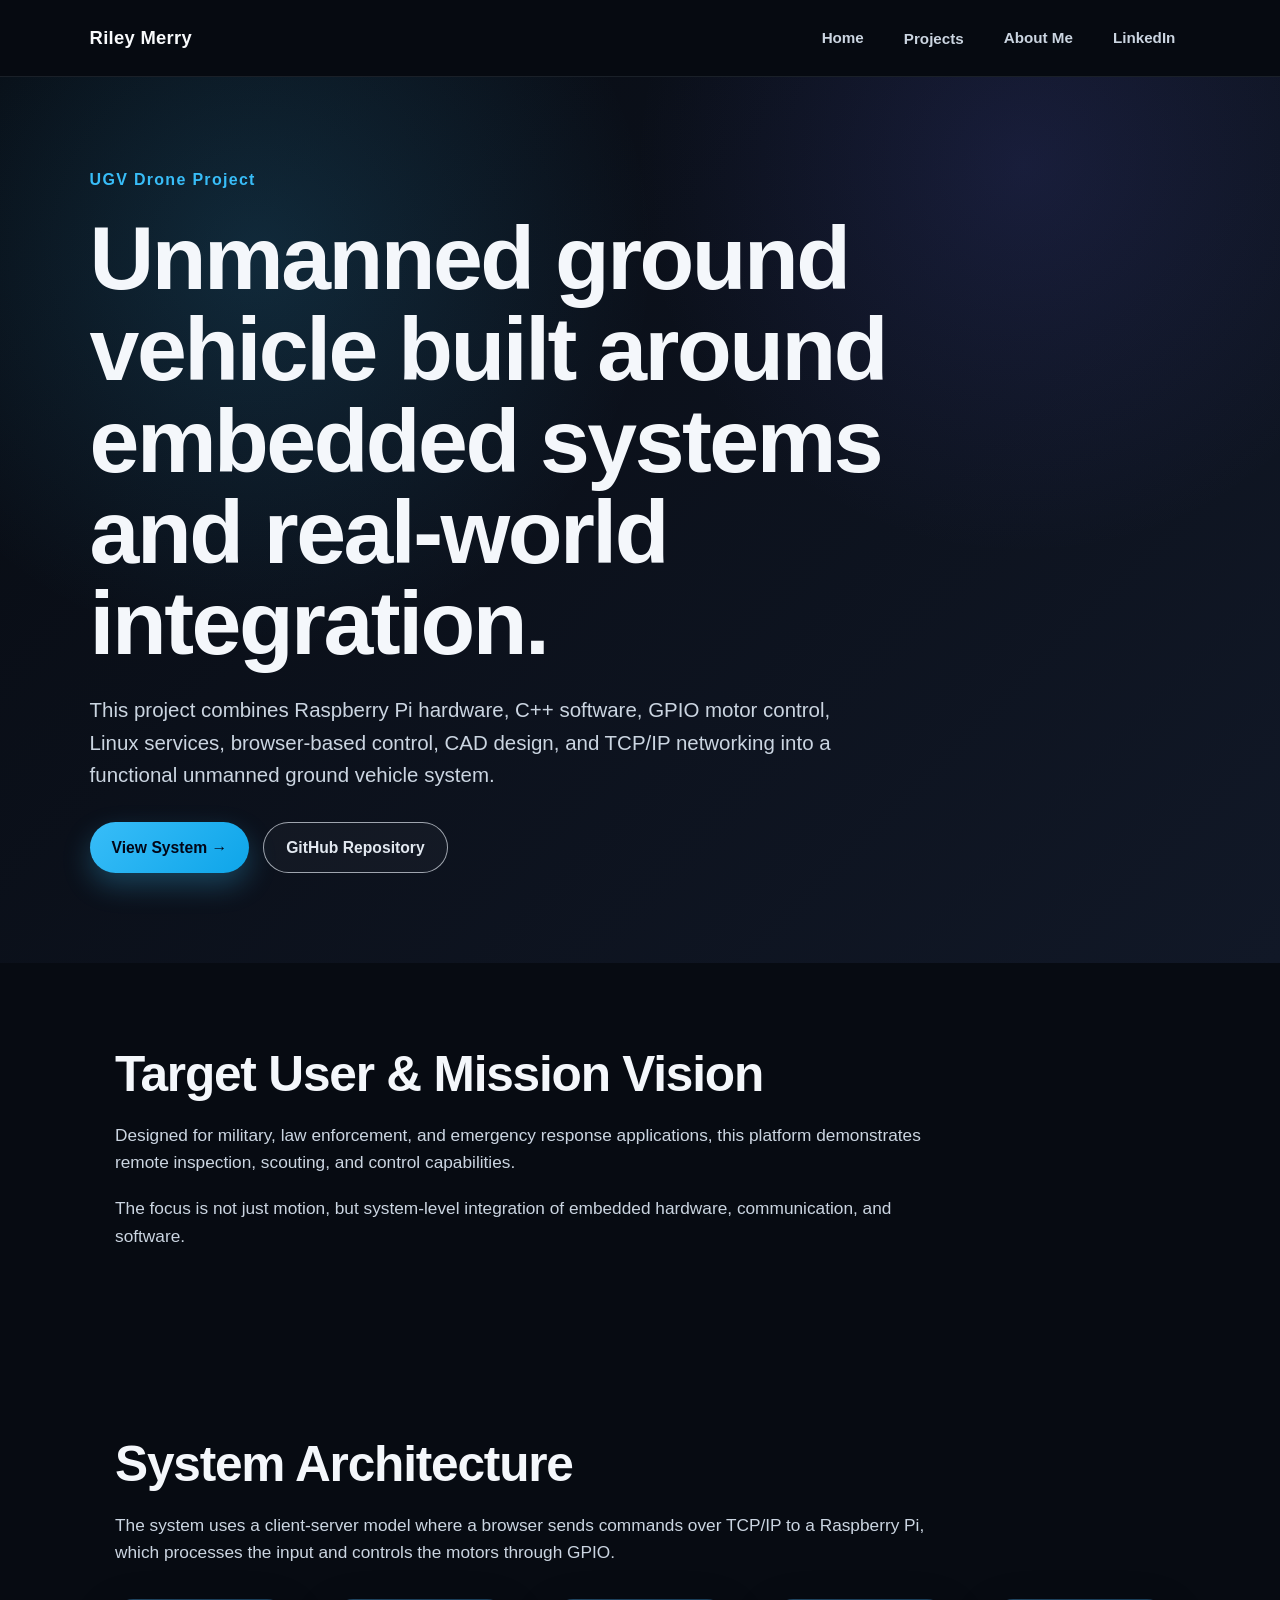
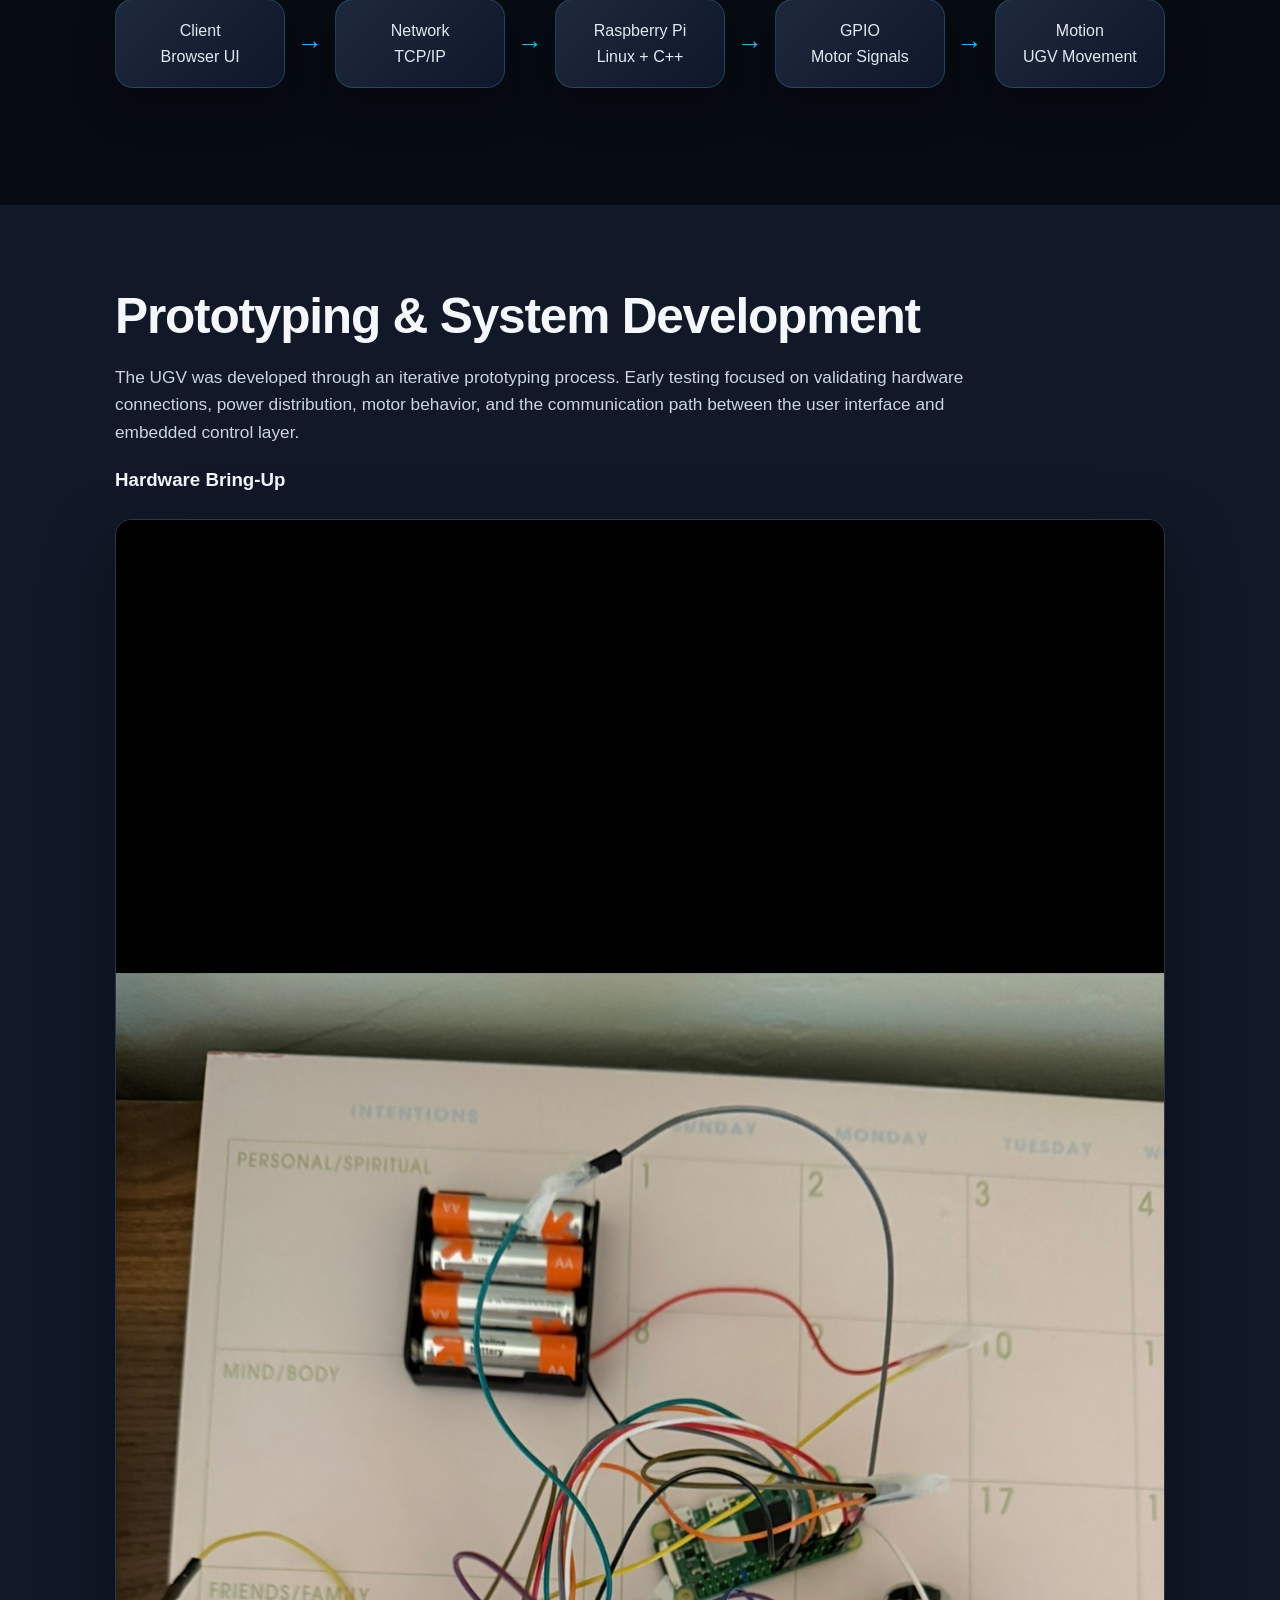
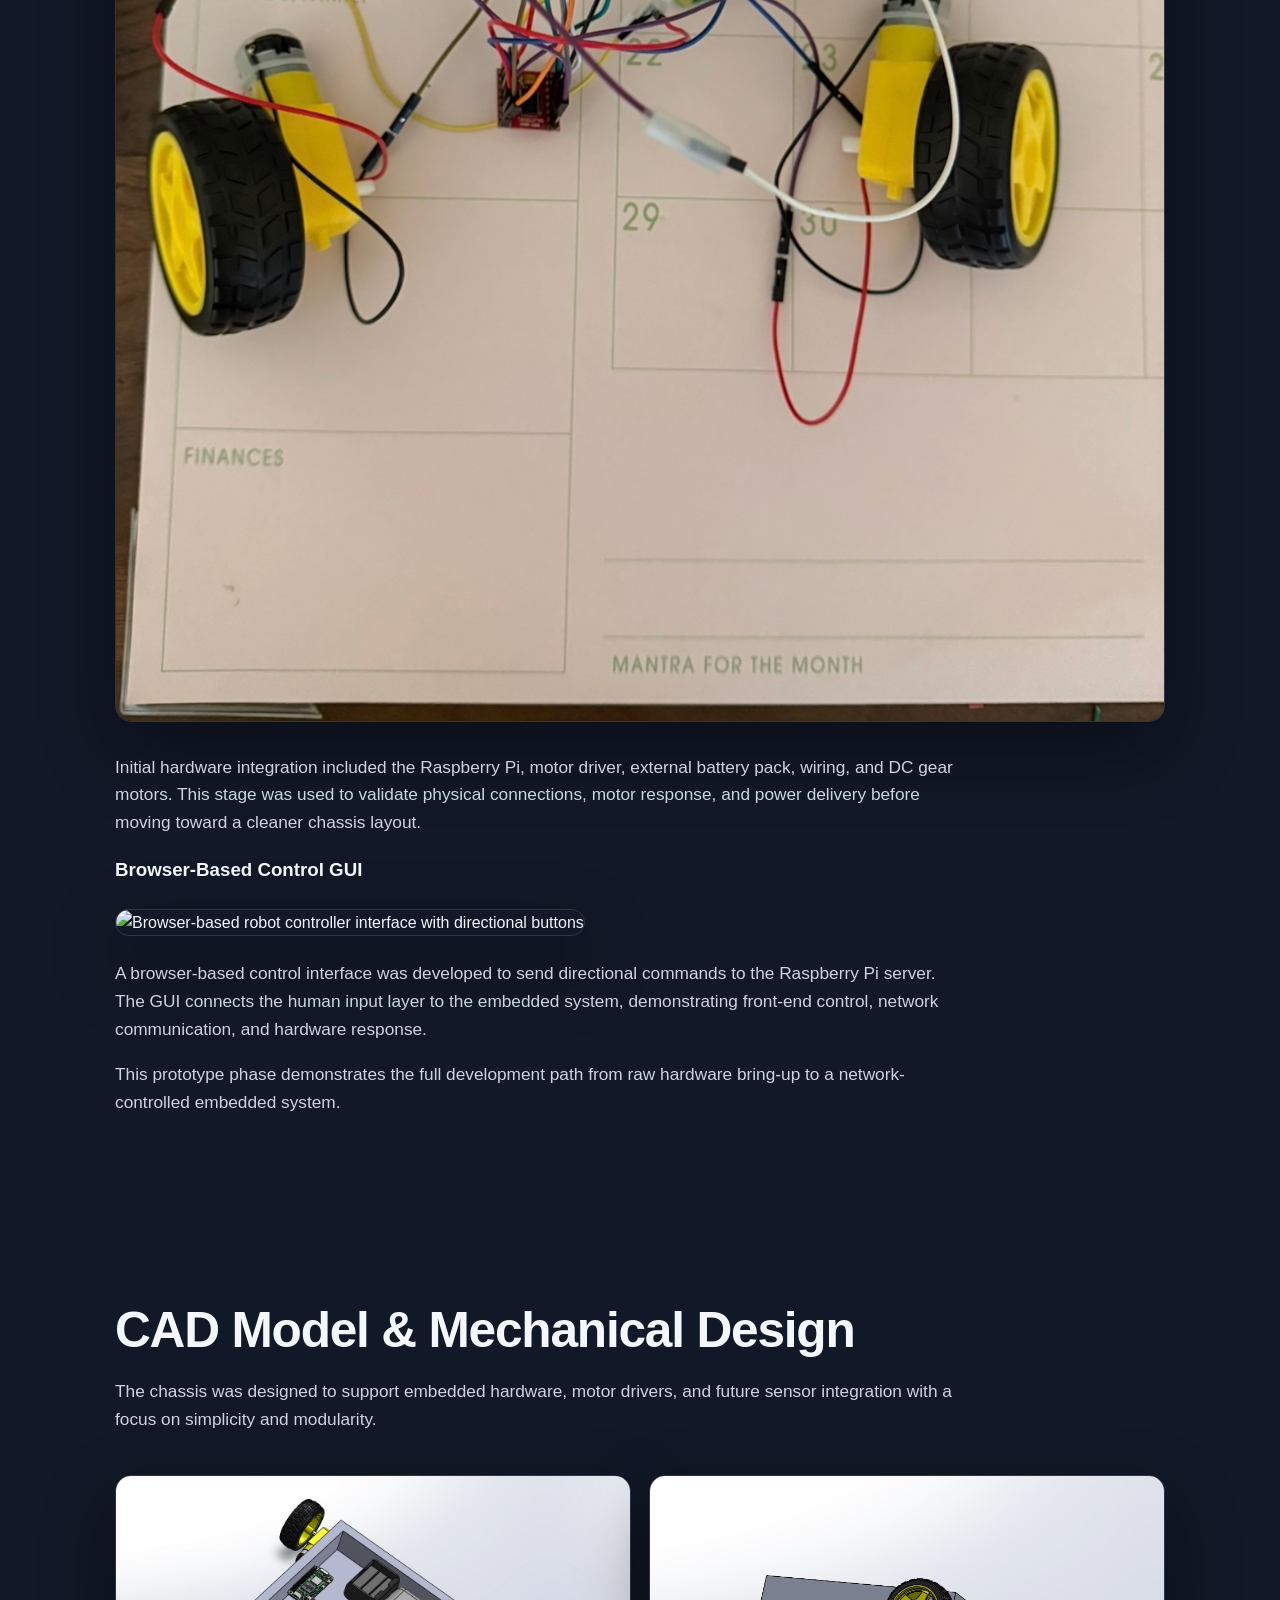
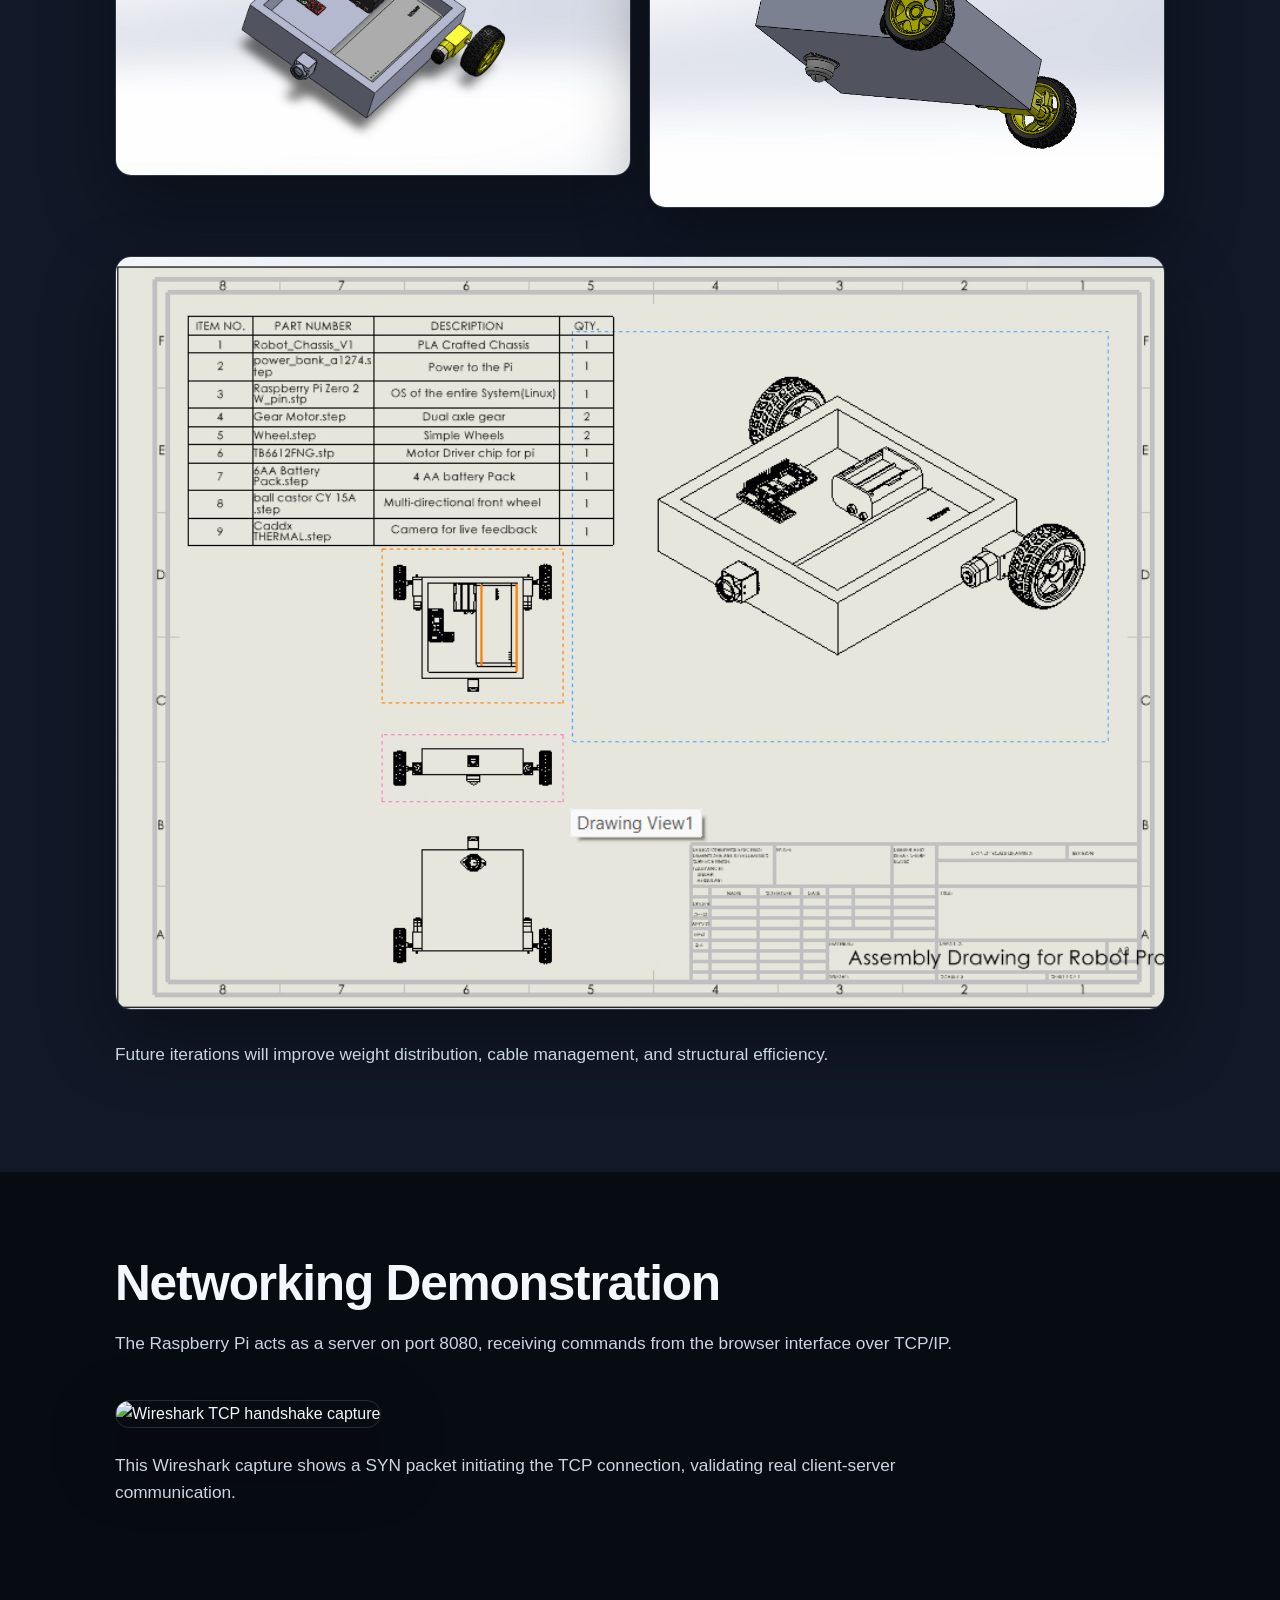
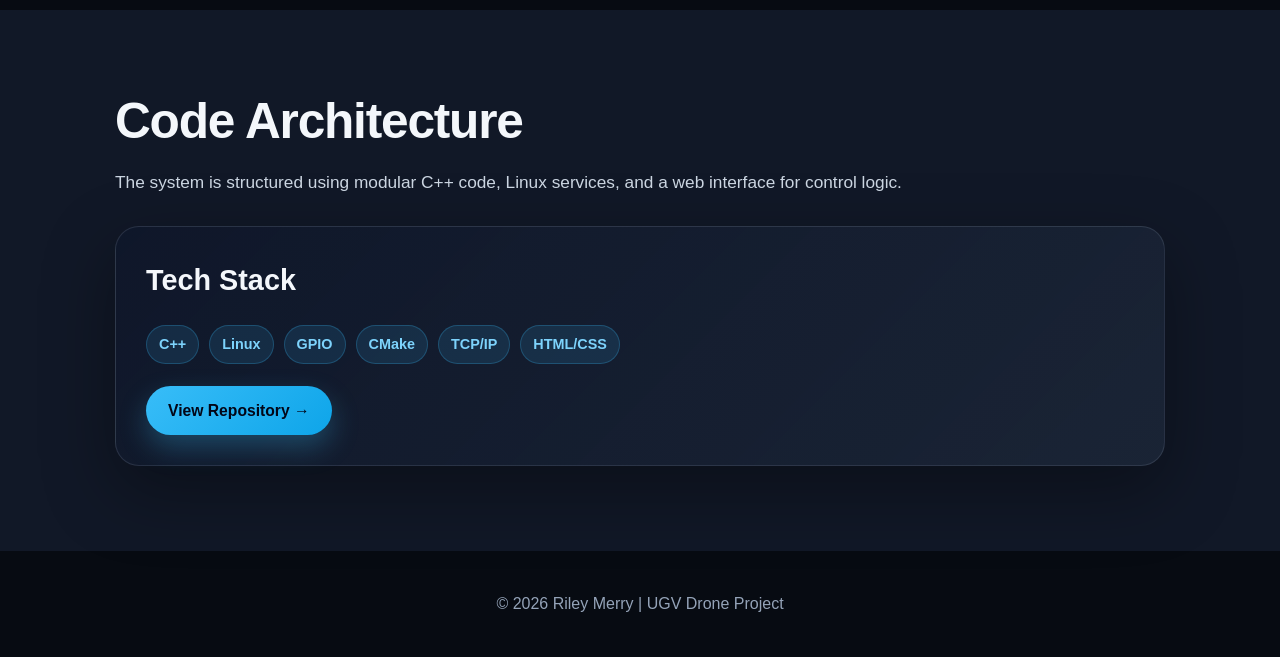
==== robot.html @ 1c75d8bd "Revert JPEG filename back to original" ====
<!DOCTYPE html>
<html lang="en">
<head>
  <meta charset="UTF-8" />
  <meta name="viewport" content="width=device-width, initial-scale=1.0"/>
  <title>UGV Drone | Riley Merry</title>
  <link rel="stylesheet" href="style.css" />
</head>

<body>

<header class="navbar">
  <div class="logo">Riley Merry</div>

  <nav>
    <a href="index.html">Home</a>

    <div class="dropdown">
      <button class="dropbtn">Projects</button>
      <div class="dropdown-content">
        <a href="robot.html">UGV Drone</a>
      </div>
    </div>

    <a href="index.html#about">About Me</a>
    <a href="https://www.linkedin.com/in/riley-merry-528953252" target="_blank" rel="noopener noreferrer">LinkedIn</a>
  </nav>
</header>

<main>

<section class="hero fade-section">
  <div class="hero-content">
    <span class="eyebrow">UGV Drone Project</span>

    <h1>Unmanned ground vehicle built around embedded systems and real-world integration.</h1>

    <p>
      This project combines Raspberry Pi hardware, C++ software, GPIO motor control,
      Linux services, browser-based control, CAD design, and TCP/IP networking into a
      functional unmanned ground vehicle system.
    </p>

    <div class="hero-buttons">
      <a href="#architecture" class="btn primary">View System →</a>
      <a href="https://github.com/RileyMerry/robot" target="_blank" rel="noopener noreferrer" class="btn secondary">
        GitHub Repository
      </a>
    </div>
  </div>
</section>

<section class="section dark-section fade-section">
  <div class="section-inner">
    <h2>Target User & Mission Vision</h2>

    <p>
      Designed for military, law enforcement, and emergency response applications,
      this platform demonstrates remote inspection, scouting, and control capabilities.
    </p>

    <p>
      The focus is not just motion, but system-level integration of embedded hardware,
      communication, and software.
    </p>
  </div>
</section>

<section id="architecture" class="section dark-section fade-section">
  <div class="section-inner">
    <h2>System Architecture</h2>

    <p>
      The system uses a client-server model where a browser sends commands over TCP/IP
      to a Raspberry Pi, which processes the input and controls the motors through GPIO.
    </p>

    <div class="architecture-card">
      <div class="arch-box">Client<br>Browser UI</div>
      <div class="arch-arrow">→</div>
      <div class="arch-box">Network<br>TCP/IP</div>
      <div class="arch-arrow">→</div>
      <div class="arch-box">Raspberry Pi<br>Linux + C++</div>
      <div class="arch-arrow">→</div>
      <div class="arch-box">GPIO<br>Motor Signals</div>
      <div class="arch-arrow">→</div>
      <div class="arch-box">Motion<br>UGV Movement</div>
    </div>
  </div>
</section>

<section class="section panel-section fade-section">
  <div class="section-inner">
    <h2>Prototyping & System Development</h2>

    <p>
      The UGV was developed through an iterative prototyping process. Early testing
      focused on validating hardware connections, power distribution, motor behavior,
      and the communication path between the user interface and embedded control layer.
    </p>

    <div class="proto-grid">
      <div class="proto-card">
        <h3>Hardware Bring-Up</h3>
        <img src="image/IMG_1845.jpeg" alt="UGV hardware prototype with Raspberry Pi, motor driver, battery pack, wiring, and motors" class="project-image">
        <p>
          Initial hardware integration included the Raspberry Pi, motor driver,
          external battery pack, wiring, and DC gear motors. This stage was used
          to validate physical connections, motor response, and power delivery
          before moving toward a cleaner chassis layout.
        </p>
      </div>

      <div class="proto-card">
        <h3>Browser-Based Control GUI</h3>
        <img src="image/img_1801.png" alt="Browser-based robot controller interface with directional buttons" class="project-image">
        <p>
          A browser-based control interface was developed to send directional
          commands to the Raspberry Pi server. The GUI connects the human input
          layer to the embedded system, demonstrating front-end control,
          network communication, and hardware response.
        </p>
      </div>
    </div>

    <p>
      This prototype phase demonstrates the full development path from raw
      hardware bring-up to a network-controlled embedded system.
    </p>
  </div>
</section>

<section class="section panel-section fade-section">
  <div class="section-inner">
    <h2>CAD Model & Mechanical Design</h2>

    <p>
      The chassis was designed to support embedded hardware, motor drivers,
      and future sensor integration with a focus on simplicity and modularity.
    </p>

    <div class="image-grid">
      <img src="image/CAD1.png" alt="UGV CAD assembly view 1" class="project-image">
      <img src="image/CAD2.png" alt="UGV CAD assembly view 2" class="project-image">
    </div>

    <img src="image/CAD.png" alt="UGV CAD engineering drawing" class="project-image">

    <p>
      Future iterations will improve weight distribution, cable management,
      and structural efficiency.
    </p>
  </div>
</section>

<section class="section dark-section fade-section">
  <div class="section-inner">
    <h2>Networking Demonstration</h2>

    <p>
      The Raspberry Pi acts as a server on port 8080, receiving commands
      from the browser interface over TCP/IP.
    </p>

    <img src="image/tcp-handshake.png" alt="Wireshark TCP handshake capture" class="project-image">

    <p>
      This Wireshark capture shows a SYN packet initiating the TCP connection,
      validating real client-server communication.
    </p>
  </div>
</section>

<section class="section panel-section fade-section">
  <div class="section-inner">
    <h2>Code Architecture</h2>

    <p>
      The system is structured using modular C++ code, Linux services,
      and a web interface for control logic.
    </p>

    <div class="project-card">
      <h3>Tech Stack</h3>

      <div class="tags">
        <span>C++</span>
        <span>Linux</span>
        <span>GPIO</span>
        <span>CMake</span>
        <span>TCP/IP</span>
        <span>HTML/CSS</span>
      </div>

      <a href="https://github.com/RileyMerry/robot" target="_blank" rel="noopener noreferrer" class="btn primary">
        View Repository →
      </a>
    </div>
  </div>
</section>

</main>

<footer>
  <p>© 2026 Riley Merry | UGV Drone Project</p>
</footer>

<script>
const sections = document.querySelectorAll(".fade-section");

const observer = new IntersectionObserver(entries => {
  entries.forEach(entry => {
    if (entry.isIntersecting) {
      entry.target.classList.add("visible");
    }
  });
}, { threshold: 0.2 });

sections.forEach(section => observer.observe(section));
</script>

</body>
</html>
---- style.css ----
* {
  margin: 0;
  padding: 0;
  box-sizing: border-box;
}

html {
  scroll-behavior: smooth;
}

body {
  font-family: -apple-system, BlinkMacSystemFont, "Segoe UI", Roboto, Arial, sans-serif;
  background: #070b12;
  color: #f4f7fb;
  line-height: 1.6;
}

a {
  color: inherit;
  text-decoration: none;
}

/* NAVBAR */
.navbar {
  position: sticky;
  top: 0;
  z-index: 1000;
  padding: 16px 7%;
  background: rgba(7, 11, 18, 0.88);
  backdrop-filter: blur(16px);
  -webkit-backdrop-filter: blur(16px);
  border-bottom: 1px solid rgba(148, 163, 184, 0.14);
  display: flex;
  justify-content: space-between;
  align-items: center;
}

.logo {
  font-size: 1.15rem;
  font-weight: 800;
  letter-spacing: 0.3px;
  color: #f8fafc;
  white-space: nowrap;
}

nav {
  display: flex;
  align-items: center;
  gap: 10px;
}

nav a,
.dropbtn {
  color: #cbd5e1;
  background: transparent;
  border: 1px solid transparent;
  padding: 9px 14px;
  border-radius: 999px;
  font-size: 0.95rem;
  font-weight: 650;
  cursor: pointer;
  text-decoration: none;
  transition: 0.22s ease;
}

nav a:visited {
  color: #cbd5e1;
}

nav a:hover,
.dropbtn:hover {
  color: #f8fafc;
  background: rgba(255, 255, 255, 0.07);
  border-color: rgba(148, 163, 184, 0.18);
}

/* DROPDOWN */
.dropdown {
  position: relative;
}

.dropdown-content {
  visibility: hidden;
  opacity: 0;
  position: absolute;
  top: calc(100% + 4px);
  left: 0;
  min-width: 170px;
  padding: 8px;
  background: rgba(15, 23, 42, 0.98);
  border: 1px solid rgba(148, 163, 184, 0.18);
  border-radius: 16px;
  box-shadow: 0 20px 50px rgba(0, 0, 0, 0.45);
  transition: opacity 0.18s ease, visibility 0.18s ease, transform 0.18s ease;
  transform: translateY(-4px);
  z-index: 2000;
}

.dropdown:hover .dropdown-content,
.dropdown:focus-within .dropdown-content {
  visibility: visible;
  opacity: 1;
  transform: translateY(0);
}

.dropdown-content a {
  display: block;
  color: #e2e8f0;
  padding: 10px 12px;
  border-radius: 12px;
}

.dropdown-content a:hover {
  background: rgba(56, 189, 248, 0.12);
  color: #38bdf8;
}

/* HERO */
.hero {
  min-height: 90vh;
  display: flex;
  align-items: center;
  padding: 90px 7%;
  background:
    radial-gradient(circle at 20% 20%, rgba(56, 189, 248, 0.16), transparent 32%),
    radial-gradient(circle at 80% 10%, rgba(99, 102, 241, 0.14), transparent 30%),
    linear-gradient(135deg, #070b12, #111827);
}

.hero-content {
  max-width: 950px;
}

.eyebrow {
  display: inline-block;
  color: #38bdf8;
  font-weight: 750;
  letter-spacing: 1.3px;
  margin-bottom: 20px;
}

.hero h1 {
  font-size: clamp(2.7rem, 8vw, 5.6rem);
  line-height: 1.02;
  letter-spacing: -2.5px;
  margin-bottom: 24px;
}

.hero p {
  max-width: 780px;
  font-size: clamp(1.05rem, 2.6vw, 1.28rem);
  color: #cbd5e1;
  margin-bottom: 30px;
}

.hero-buttons {
  display: flex;
  flex-wrap: wrap;
  gap: 14px;
}

/* BUTTONS */
.btn {
  display: inline-flex;
  align-items: center;
  justify-content: center;
  padding: 12px 22px;
  border-radius: 999px;
  font-weight: 750;
  font-size: 0.98rem;
  text-decoration: none;
  transition: 0.25s ease;
  cursor: pointer;
}

.primary {
  background: linear-gradient(135deg, #38bdf8, #0ea5e9);
  color: #020617;
  box-shadow: 0 12px 28px rgba(56, 189, 248, 0.28);
}

.primary:visited {
  color: #020617;
}

.primary:hover {
  transform: translateY(-2px);
  box-shadow: 0 16px 36px rgba(56, 189, 248, 0.42);
}

.secondary {
  border: 1.5px solid rgba(226, 232, 240, 0.68);
  color: #e2e8f0;
  background: rgba(255, 255, 255, 0.03);
}

.secondary:visited {
  color: #e2e8f0;
}

.secondary:hover {
  background: rgba(255, 255, 255, 0.08);
  transform: translateY(-2px);
}

/* SECTIONS */
.section {
  padding: 85px 7%;
}

.dark-section {
  background: #070b12;
}

.panel-section {
  background: #111827;
}

.section-inner {
  max-width: 1050px;
  margin: auto;
}

.section h2 {
  font-size: clamp(2rem, 5vw, 3.1rem);
  line-height: 1.08;
  margin-bottom: 20px;
  letter-spacing: -1.2px;
}

.section p {
  font-size: 1.08rem;
  color: #cbd5e1;
  max-width: 850px;
  margin-bottom: 18px;
}

/* PROJECT CARD */
.project-card {
  margin-top: 30px;
  padding: 30px;
  border-radius: 24px;
  background: linear-gradient(135deg, rgba(15, 23, 42, 0.95), rgba(30, 41, 59, 0.72));
  border: 1px solid rgba(148, 163, 184, 0.18);
  box-shadow: 0 25px 70px rgba(0, 0, 0, 0.35);
}

.project-card h3 {
  font-size: 1.8rem;
  margin-bottom: 12px;
}

.tags {
  display: flex;
  flex-wrap: wrap;
  gap: 10px;
  margin: 22px 0;
}

.tags span {
  background: rgba(56, 189, 248, 0.12);
  color: #7dd3fc;
  border: 1px solid rgba(56, 189, 248, 0.24);
  padding: 7px 12px;
  border-radius: 999px;
  font-weight: 700;
  font-size: 0.9rem;
}

/* IMAGES */
.project-image {
  width: 100%;
  border-radius: 16px;
  margin: 24px 0;
  border: 1px solid rgba(148, 163, 184, 0.22);
  box-shadow: 0 28px 70px rgba(0, 0, 0, 0.38);
}

.image-grid {
  display: grid;
  grid-template-columns: 1fr 1fr;
  gap: 18px;
}

/* ARCHITECTURE */
.architecture-card {
  display: flex;
  flex-wrap: wrap;
  gap: 12px;
  margin: 32px 0;
  align-items: stretch;
}

.arch-box {
  flex: 1 1 150px;
  padding: 18px;
  background: linear-gradient(135deg, #1e293b, #0f172a);
  border: 1px solid rgba(56, 189, 248, 0.22);
  border-radius: 18px;
  text-align: center;
  color: #e2e8f0;
  box-shadow: 0 18px 45px rgba(0, 0, 0, 0.28);
}

.arch-arrow {
  display: flex;
  align-items: center;
  justify-content: center;
  color: #38bdf8;
  font-size: 1.6rem;
  font-weight: 800;
}

/* FADE */
.fade-section {
  opacity: 0;
  transform: translateY(30px);
  transition: opacity 0.8s ease, transform 0.8s ease;
}

.fade-section.visible {
  opacity: 1;
  transform: translateY(0);
}

/* FOOTER */
footer {
  padding: 40px 7%;
  text-align: center;
  color: #94a3b8;
  background: #070b12;
}

/* MOBILE */
@media (max-width: 760px) {
  .navbar {
    align-items: flex-start;
    gap: 14px;
    flex-direction: column;
    padding: 18px 7%;
  }

  .logo {
    font-size: 1.1rem;
  }

  nav {
    width: 100%;
    display: grid;
    grid-template-columns: repeat(4, 1fr);
    gap: 8px;
  }

  nav a,
  .dropbtn {
    width: 100%;
    text-align: center;
    padding: 10px 8px;
    font-size: 0.86rem;
    background: rgba(255, 255, 255, 0.055);
    border: 1px solid rgba(148, 163, 184, 0.12);
  }

  .dropdown {
    width: 100%;
  }

  .dropdown-content {
    top: 46px;
    left: 0;
    width: 100%;
    z-index: 2000;
  }

  .hero {
    padding-top: 90px;
  }

  .hero h1 {
    letter-spacing: -1.6px;
  }

  .hero-buttons {
    gap: 10px;
  }

  .btn {
    padding: 12px 18px;
    font-size: 0.93rem;
  }

  .section {
    padding: 75px 7%;
  }

  .image-grid {
    grid-template-columns: 1fr;
  }

  .architecture-card {
    flex-direction: column;
  }

  .arch-arrow {
    transform: rotate(90deg);
    margin: -4px 0;
  }
}
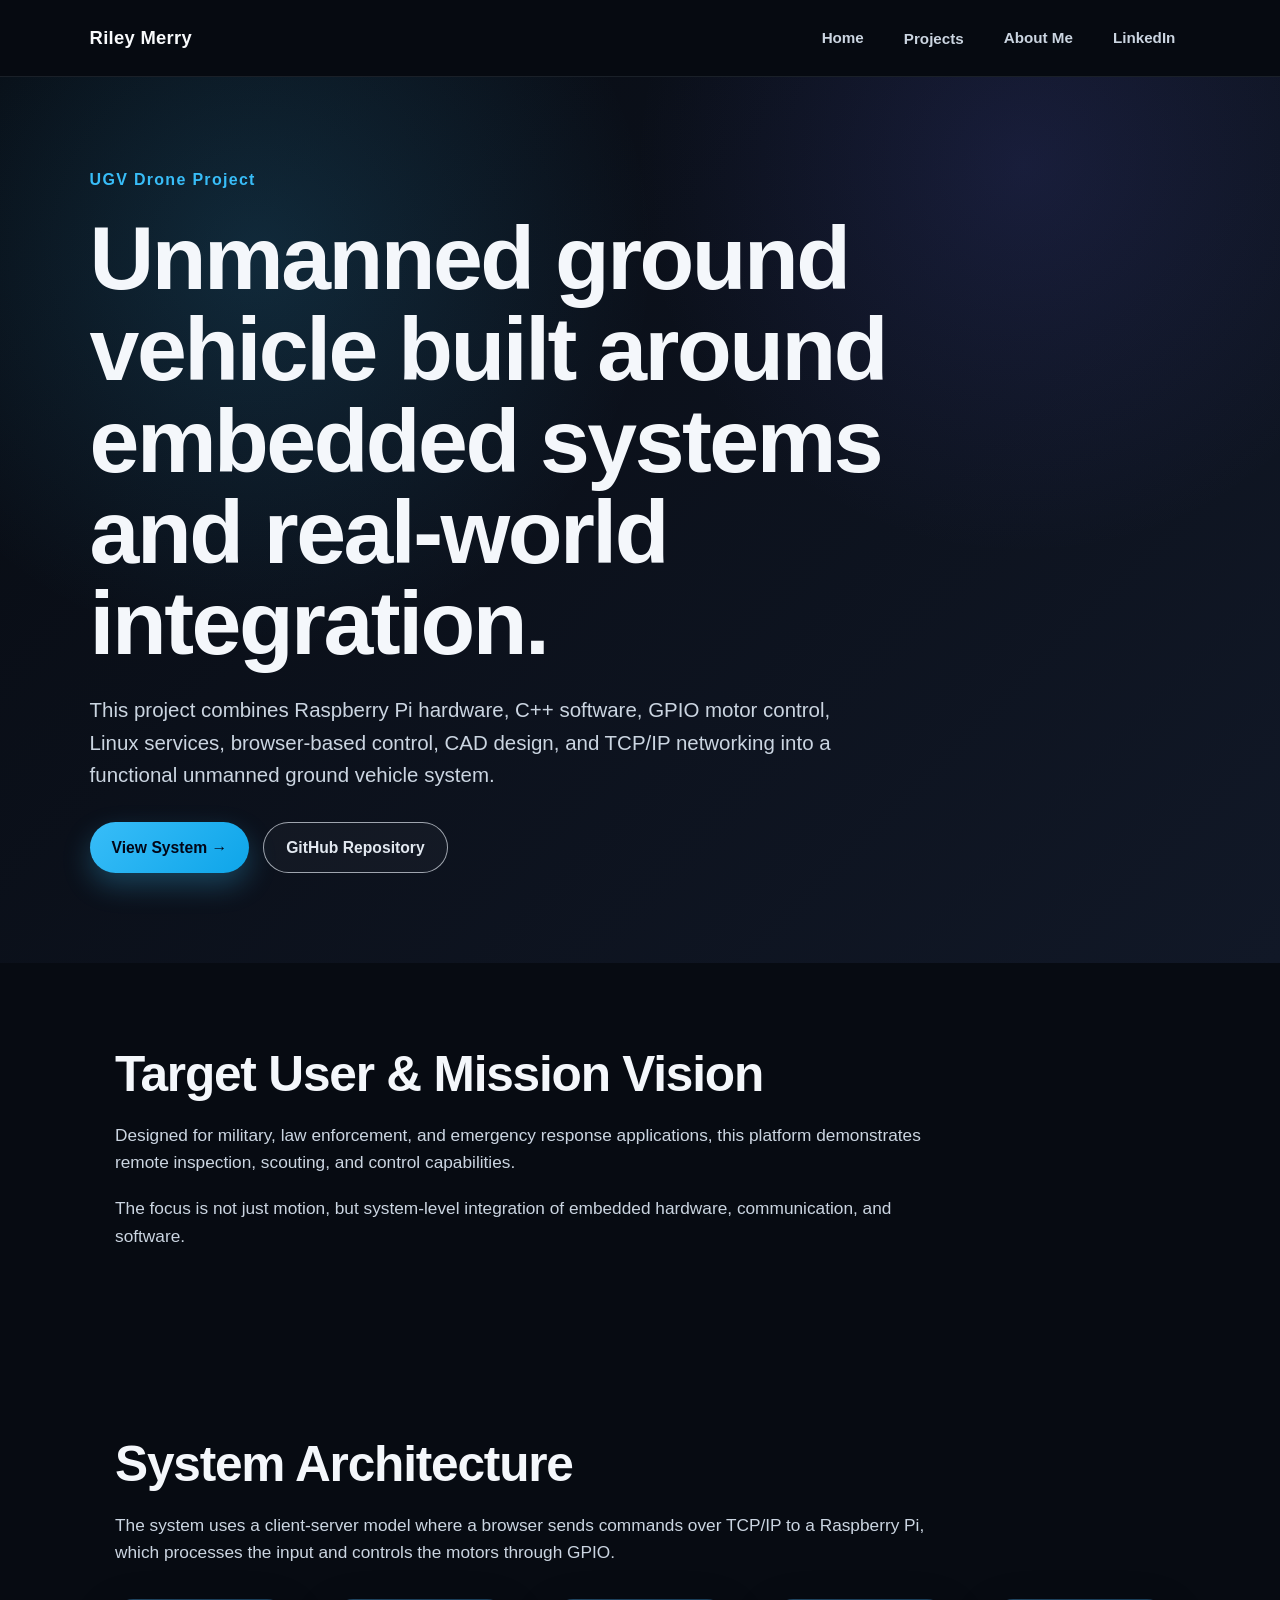
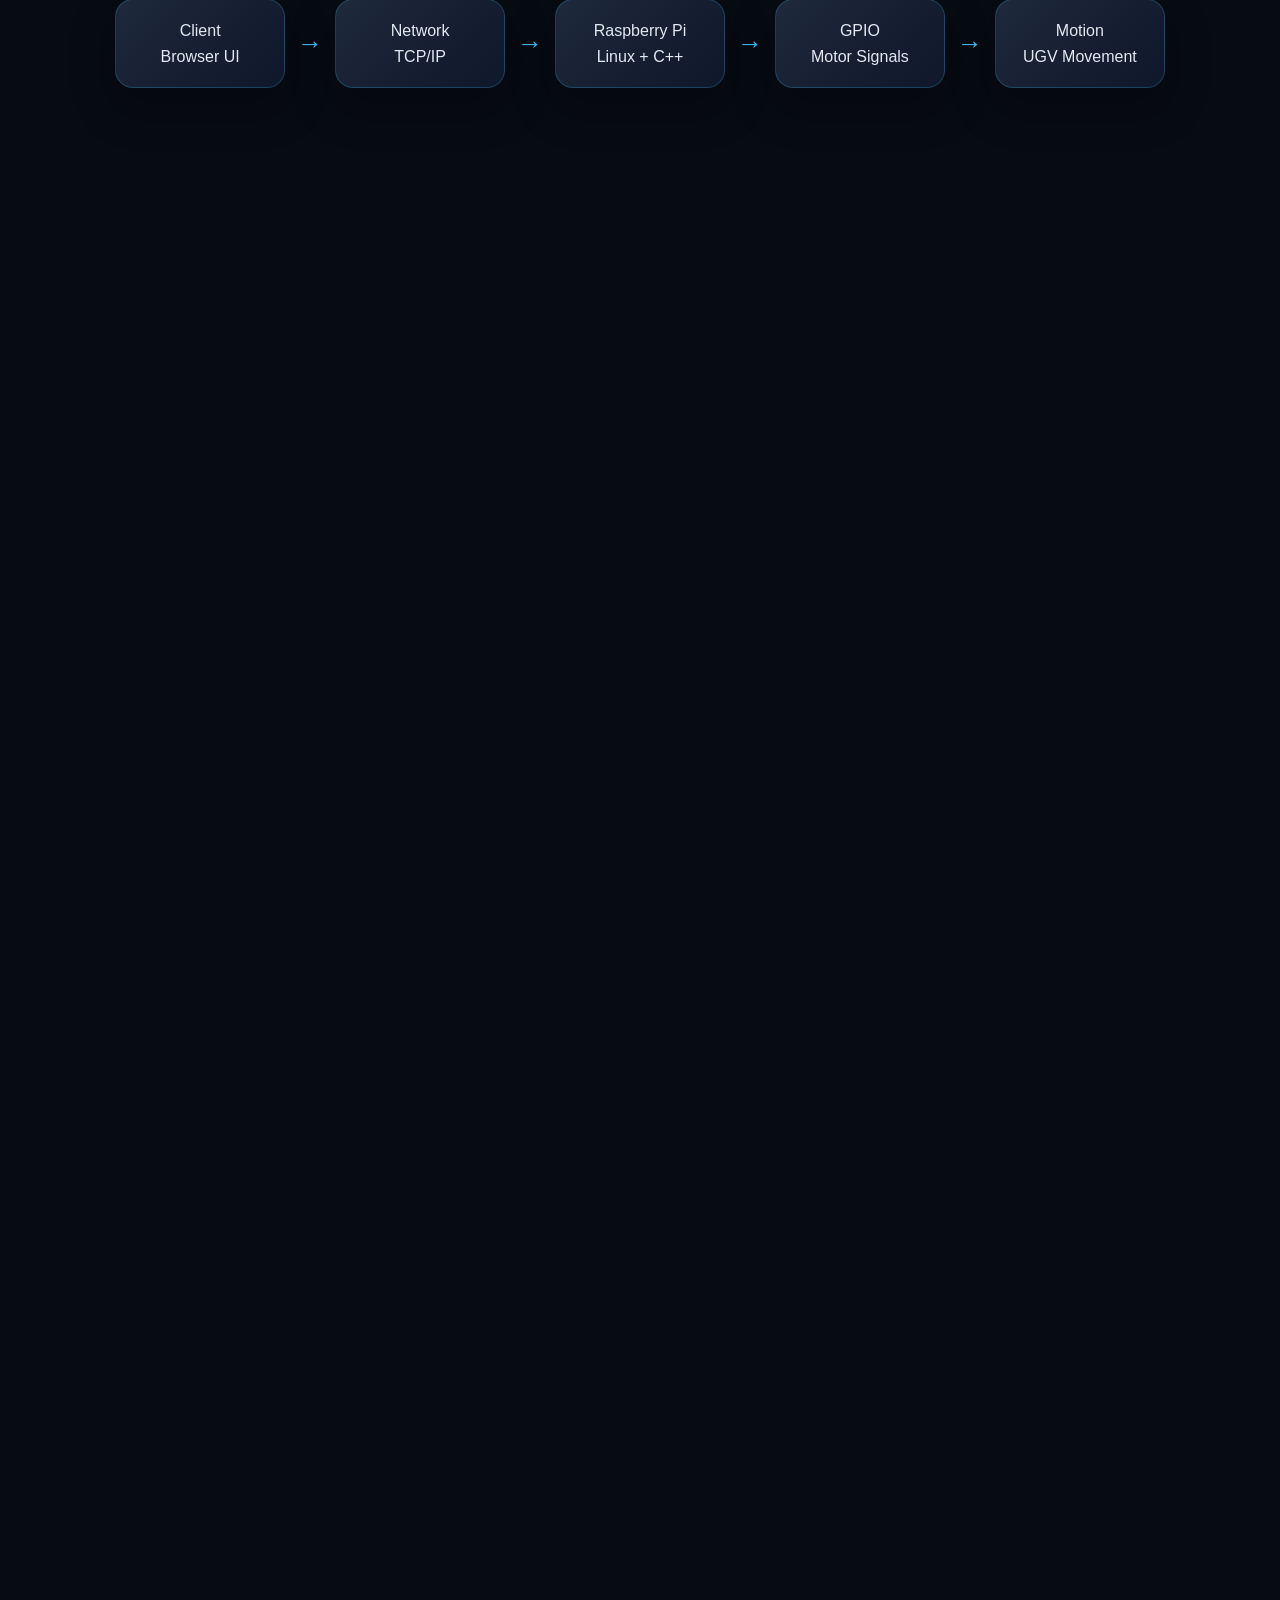
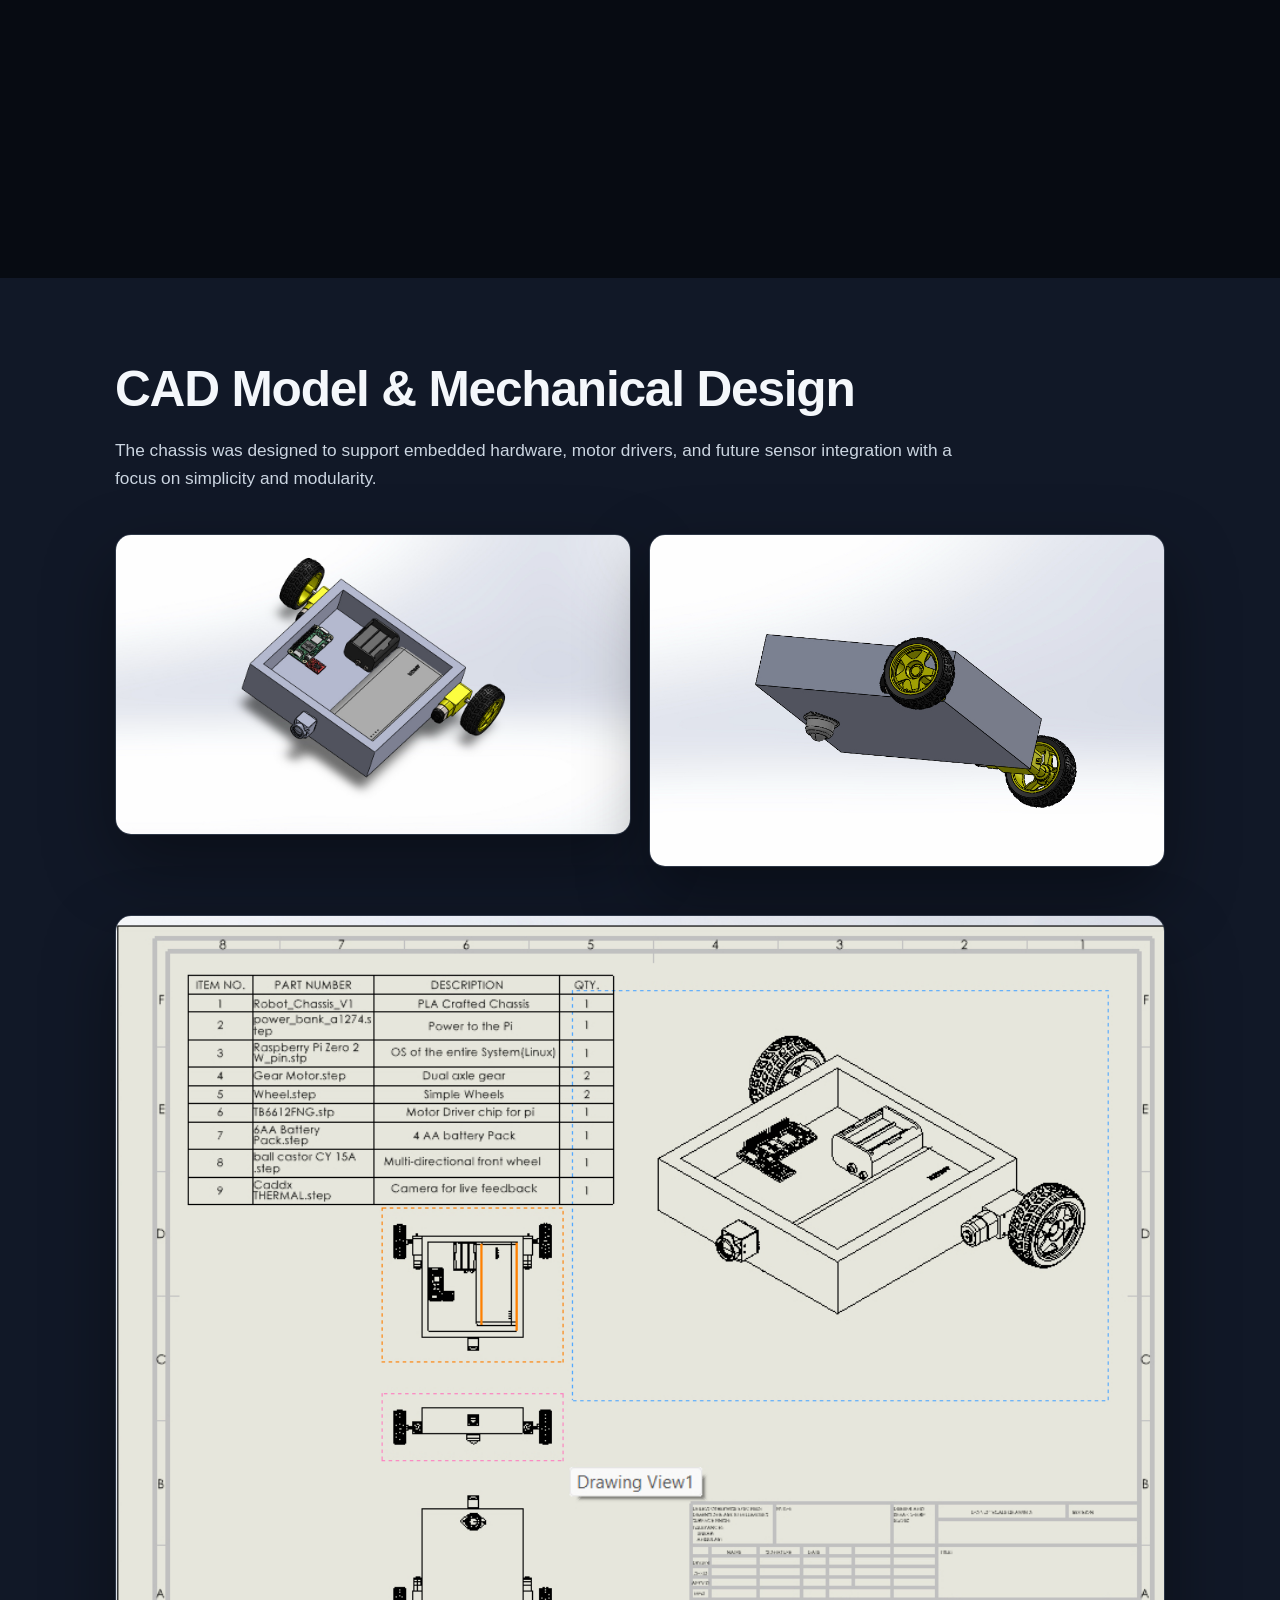
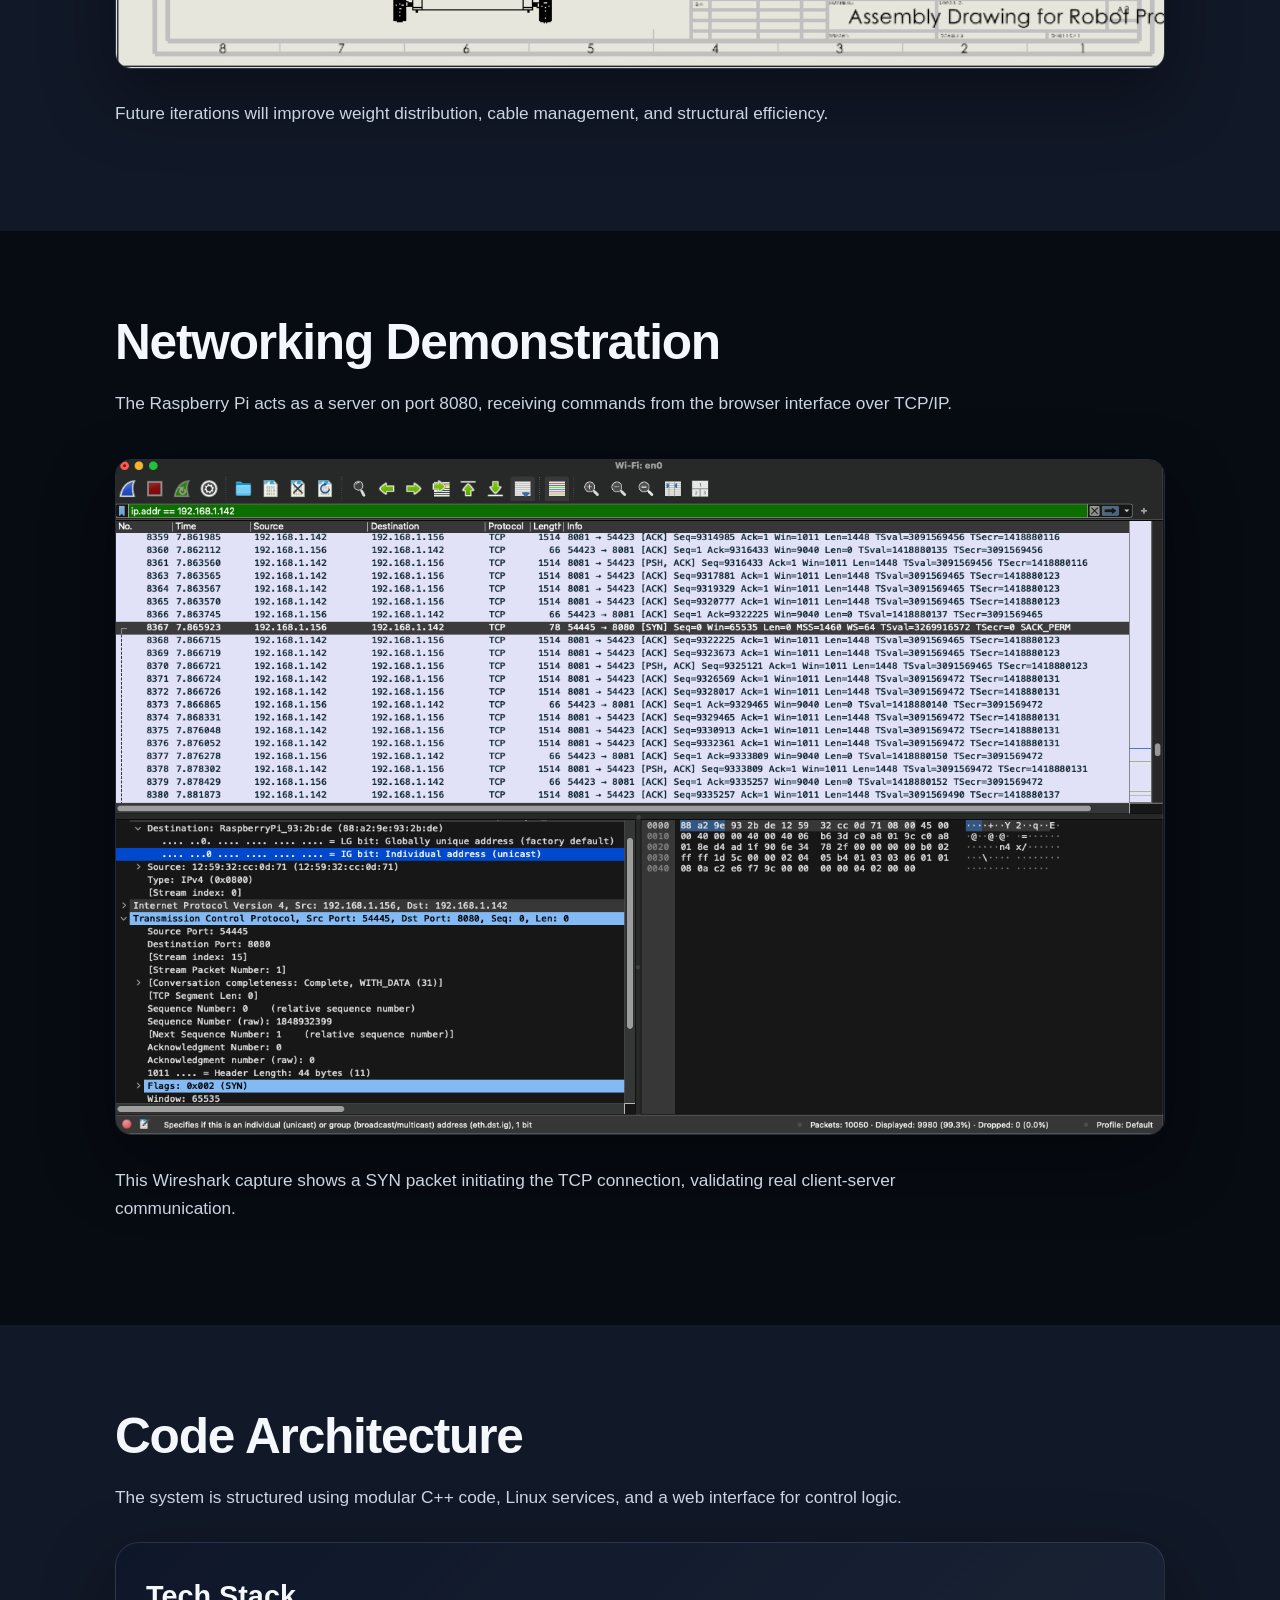
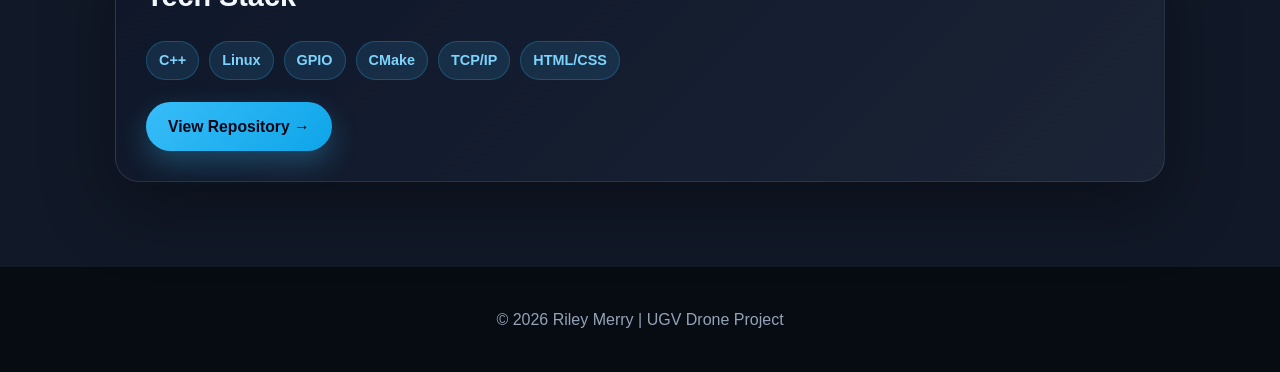
==== commit 1008285a: "Revert all image filenames to original names" ====
--- a/robot.html
+++ b/robot.html
@@ -113,7 +113,7 @@
 
       <div class="proto-card">
         <h3>Browser-Based Control GUI</h3>
-        <img src="image/img_1801.png" alt="Browser-based robot controller interface with directional buttons" class="project-image">
+        <img src="image/IMG_1801.png" alt="Browser-based robot controller interface with directional buttons" class="project-image">
         <p>
           A browser-based control interface was developed to send directional
           commands to the Raspberry Pi server. The GUI connects the human input
@@ -162,7 +162,7 @@
       from the browser interface over TCP/IP.
     </p>
 
-    <img src="image/tcp-handshake.png" alt="Wireshark TCP handshake capture" class="project-image">
+    <img src="image/tcp-handshake.PNG" alt="Wireshark TCP handshake capture" class="project-image">
 
     <p>
       This Wireshark capture shows a SYN packet initiating the TCP connection,
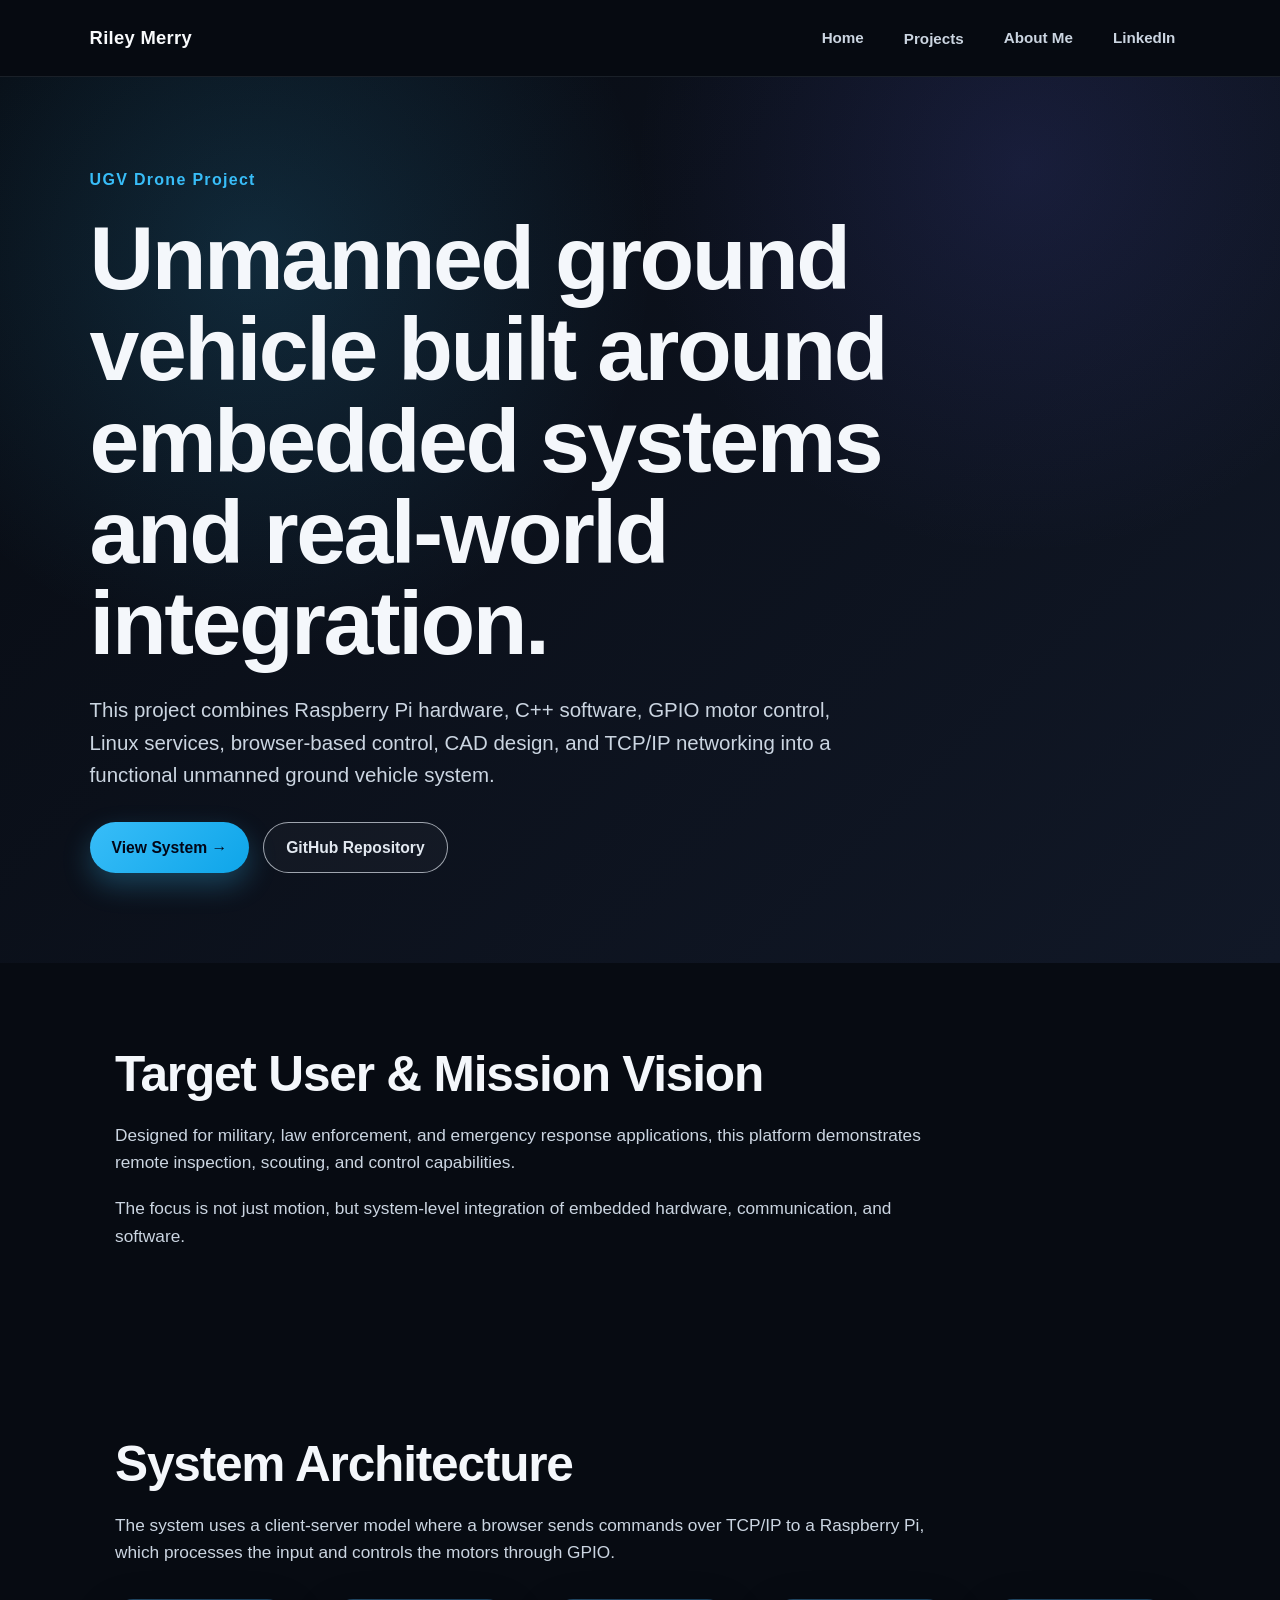
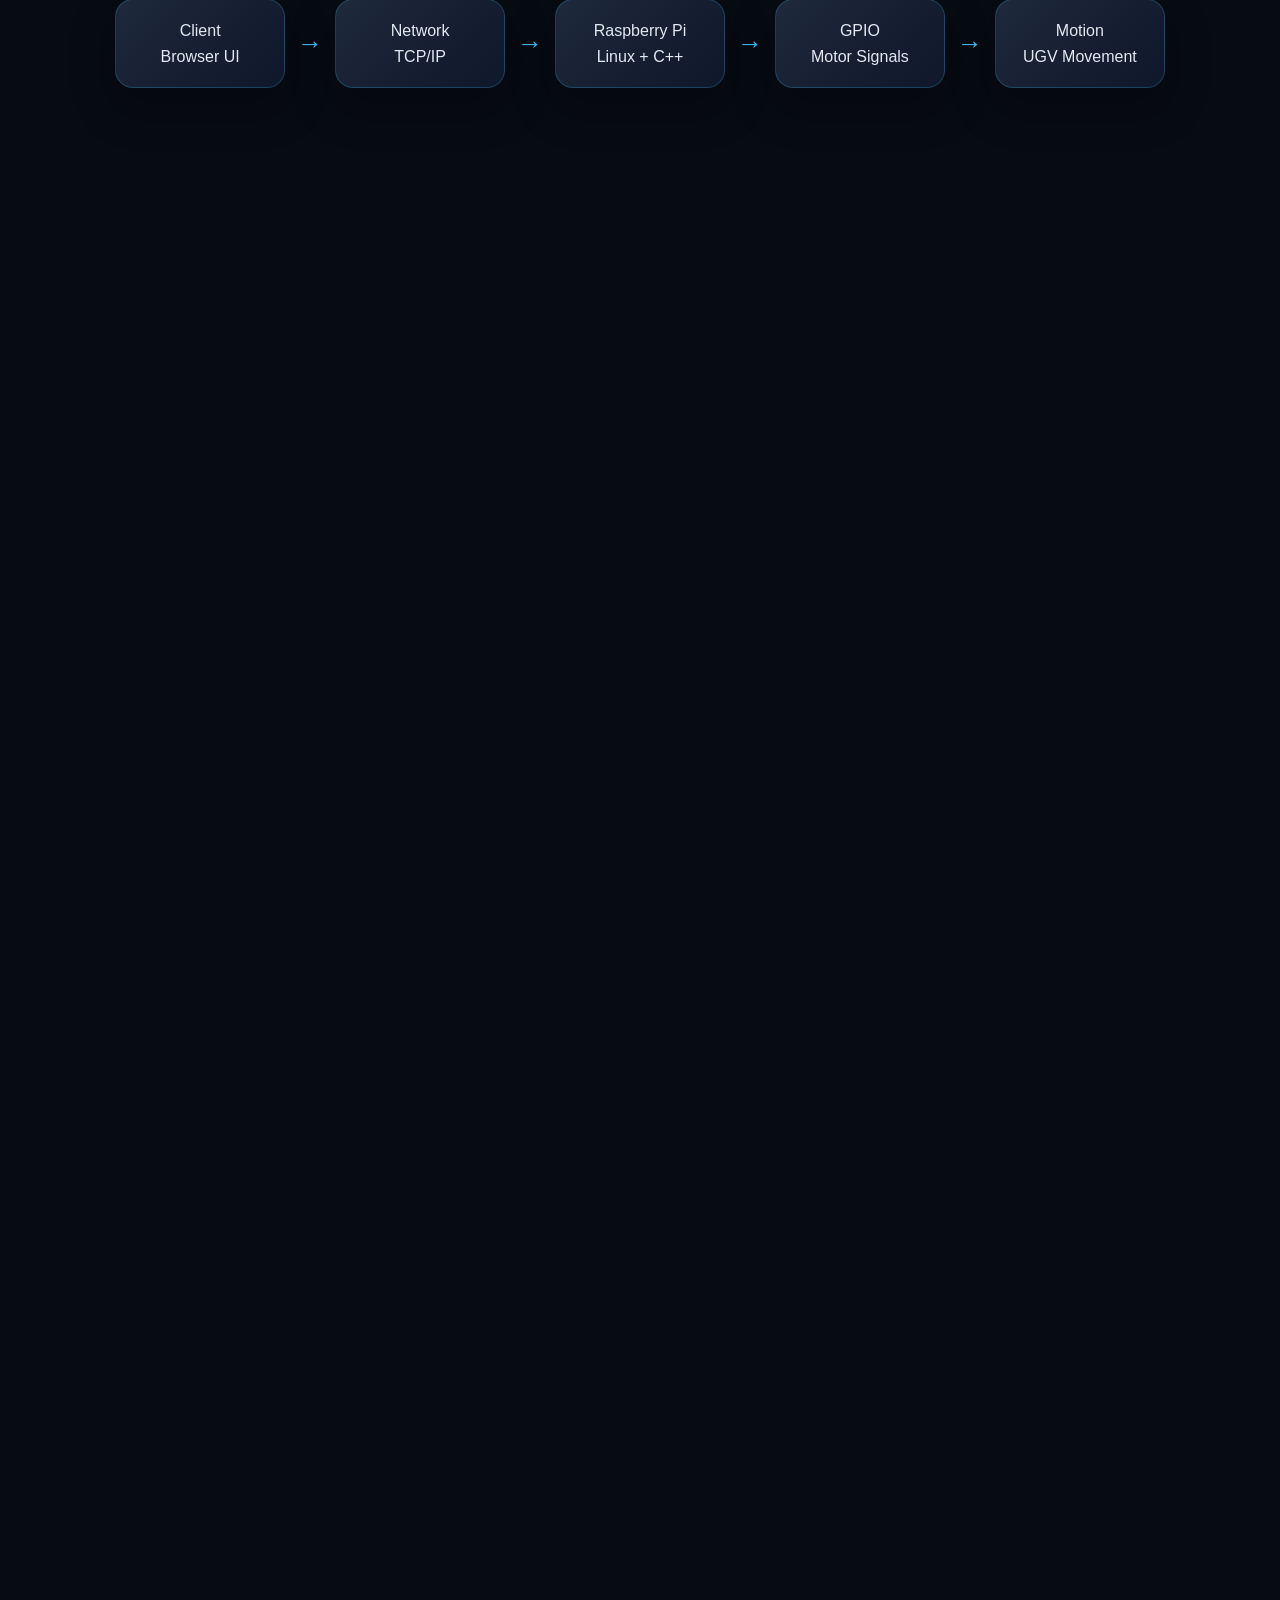
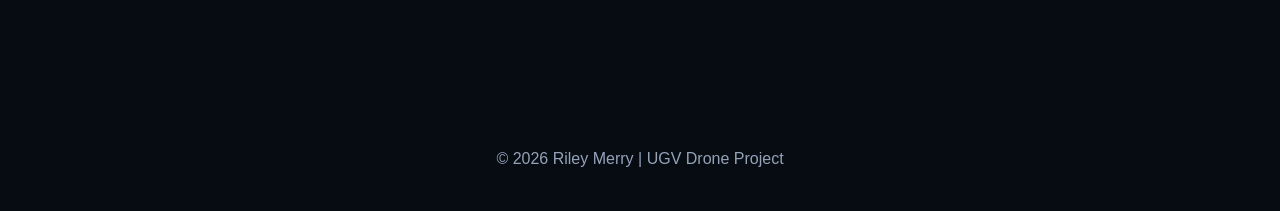
==== commit fc2e8841: "Got rid of comment" ====
--- a/robot.html
+++ b/robot.html
@@ -102,7 +102,7 @@
     <div class="proto-grid">
       <div class="proto-card">
         <h3>Hardware Bring-Up</h3>
-        <img src="image/IMG_1845.jpeg" alt="UGV hardware prototype with Raspberry Pi, motor driver, battery pack, wiring, and motors" class="project-image">
+        <img src="image/IMG_1845.jpg" alt="UGV hardware prototype with Raspberry Pi, motor driver, battery pack, wiring, and motors" class="project-image">
         <p>
           Initial hardware integration included the Raspberry Pi, motor driver,
           external battery pack, wiring, and DC gear motors. This stage was used
@@ -123,12 +123,7 @@
       </div>
     </div>
 
-    <p>
-      This prototype phase demonstrates the full development path from raw
-      hardware bring-up to a network-controlled embedded system.
-    </p>
-  </div>
-</section>
+
 
 <section class="section panel-section fade-section">
   <div class="section-inner">
--- a/style.css
+++ b/style.css
@@ -236,16 +236,21 @@
 }
 
 /* PROJECT CARD */
-.project-card {
+.project-card,
+.proto-card {
   margin-top: 30px;
-  padding: 30px;
+  padding: 28px;
   border-radius: 24px;
   background: linear-gradient(135deg, rgba(15, 23, 42, 0.95), rgba(30, 41, 59, 0.72));
   border: 1px solid rgba(148, 163, 184, 0.18);
   box-shadow: 0 25px 70px rgba(0, 0, 0, 0.35);
-}
-
-.project-card h3 {
+  display: flex;
+  flex-direction: column;
+  gap: 16px;
+}
+
+.project-card h3,
+.proto-card h3 {
   font-size: 1.8rem;
   margin-bottom: 12px;
 }
@@ -276,10 +281,12 @@
   box-shadow: 0 28px 70px rgba(0, 0, 0, 0.38);
 }
 
-.image-grid {
+.image-grid,
+.proto-grid {
   display: grid;
   grid-template-columns: 1fr 1fr;
   gap: 18px;
+  align-items: start;
 }
 
 /* ARCHITECTURE */
@@ -405,4 +412,9 @@
     transform: rotate(90deg);
     margin: -4px 0;
   }
-}
+
+  .image-grid,
+  .proto-grid {
+    grid-template-columns: 1fr;
+  }
+}
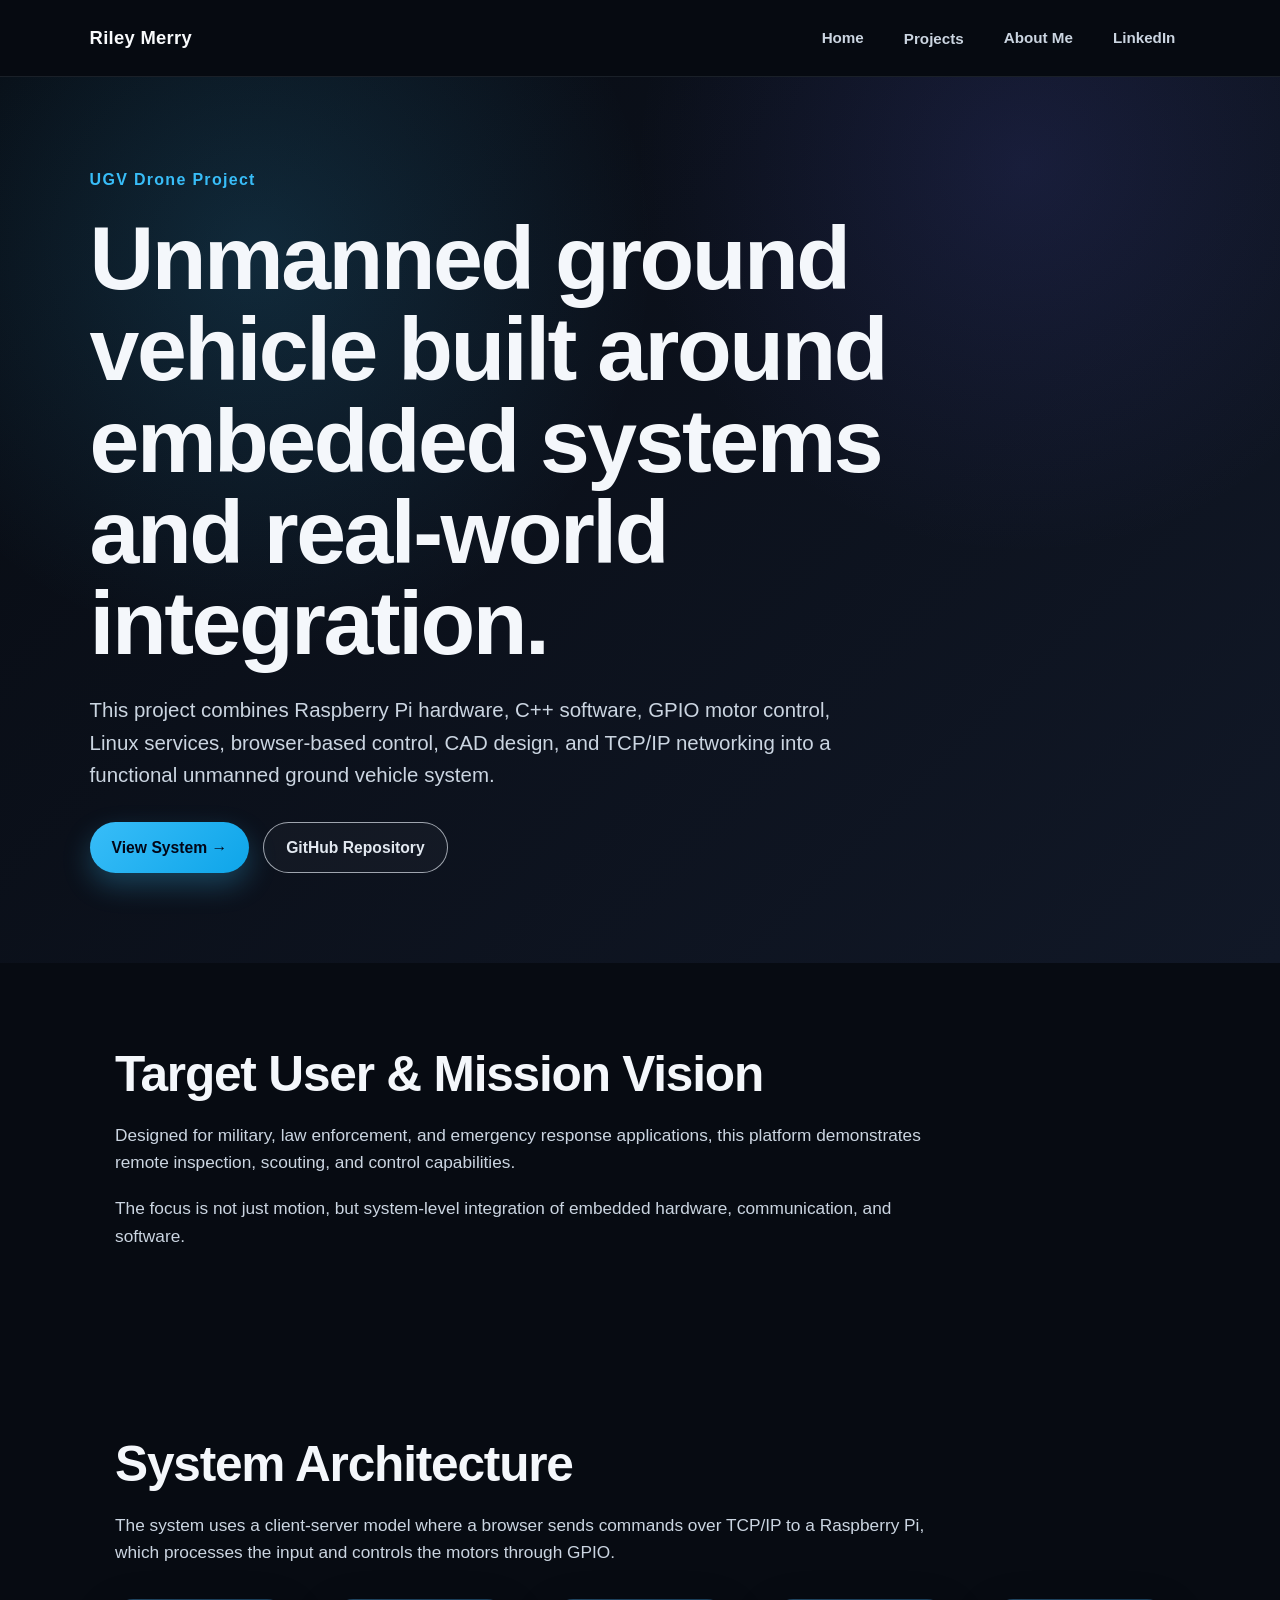
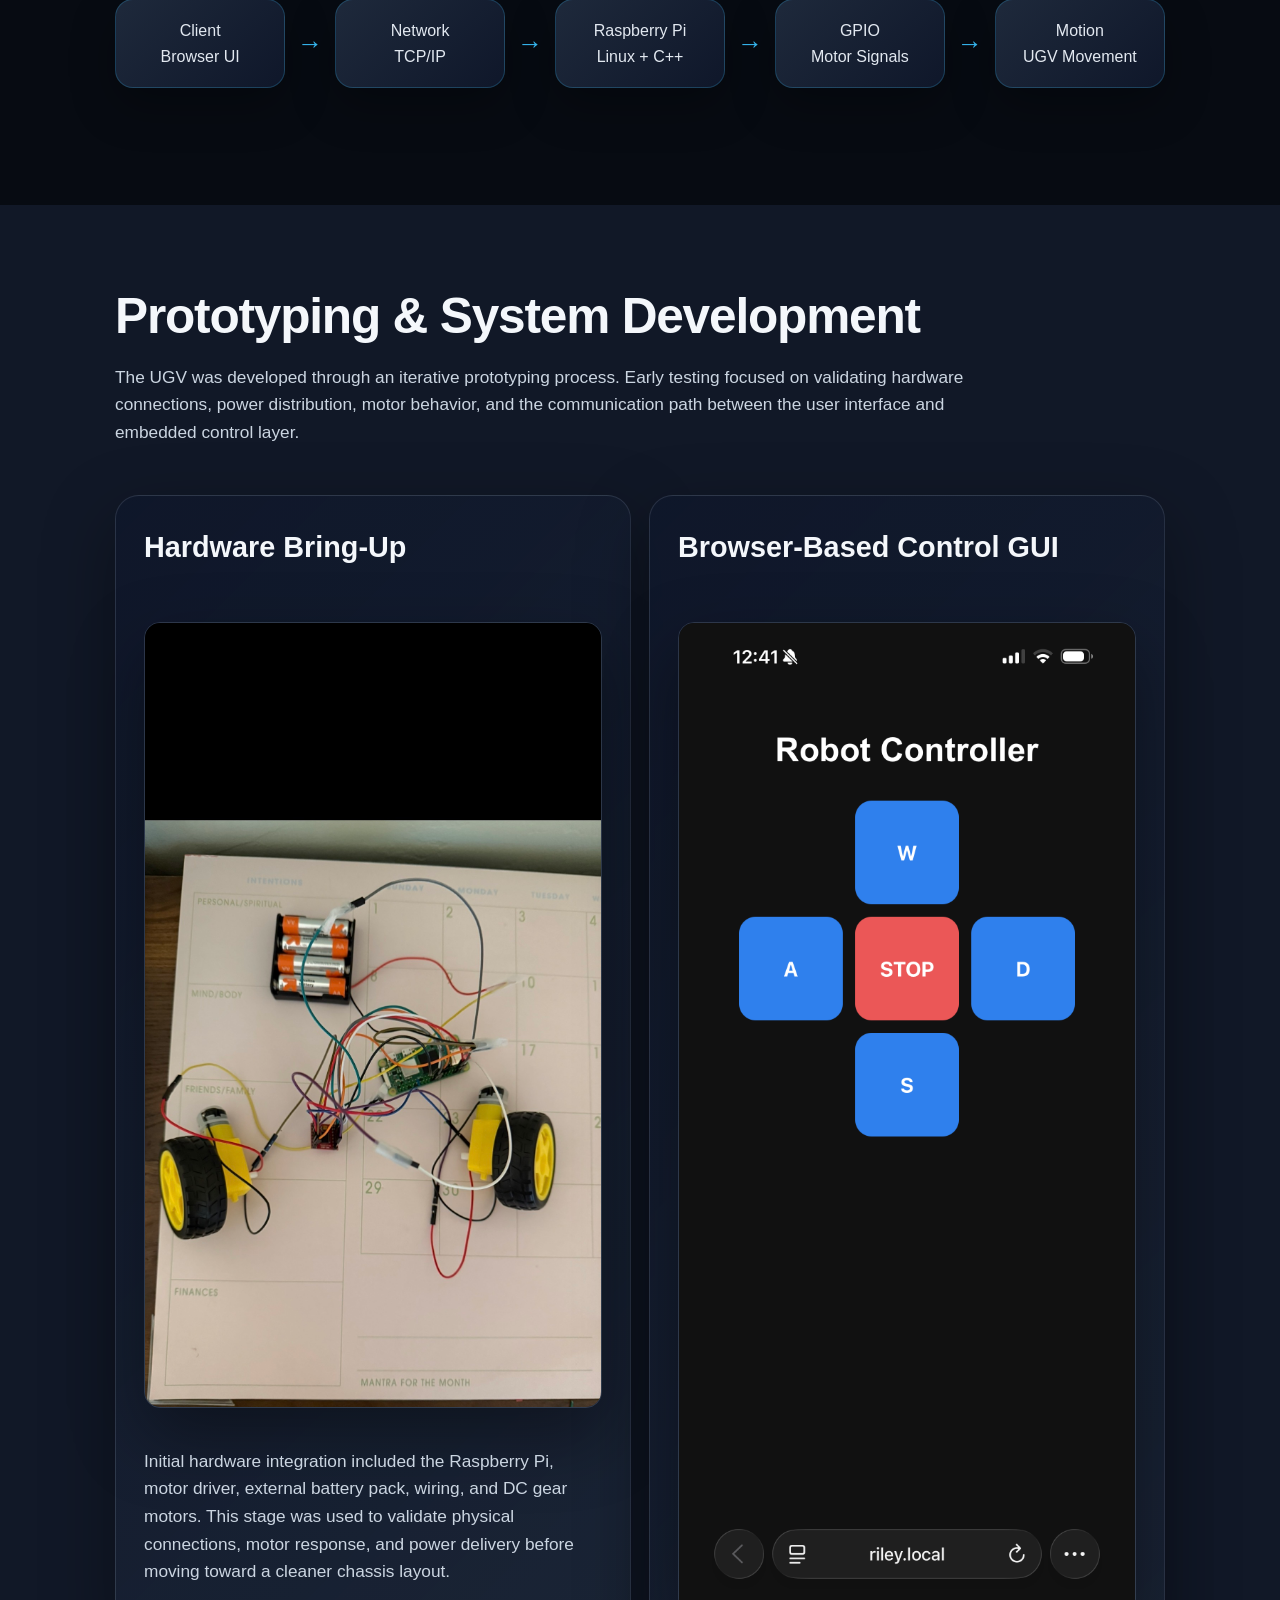
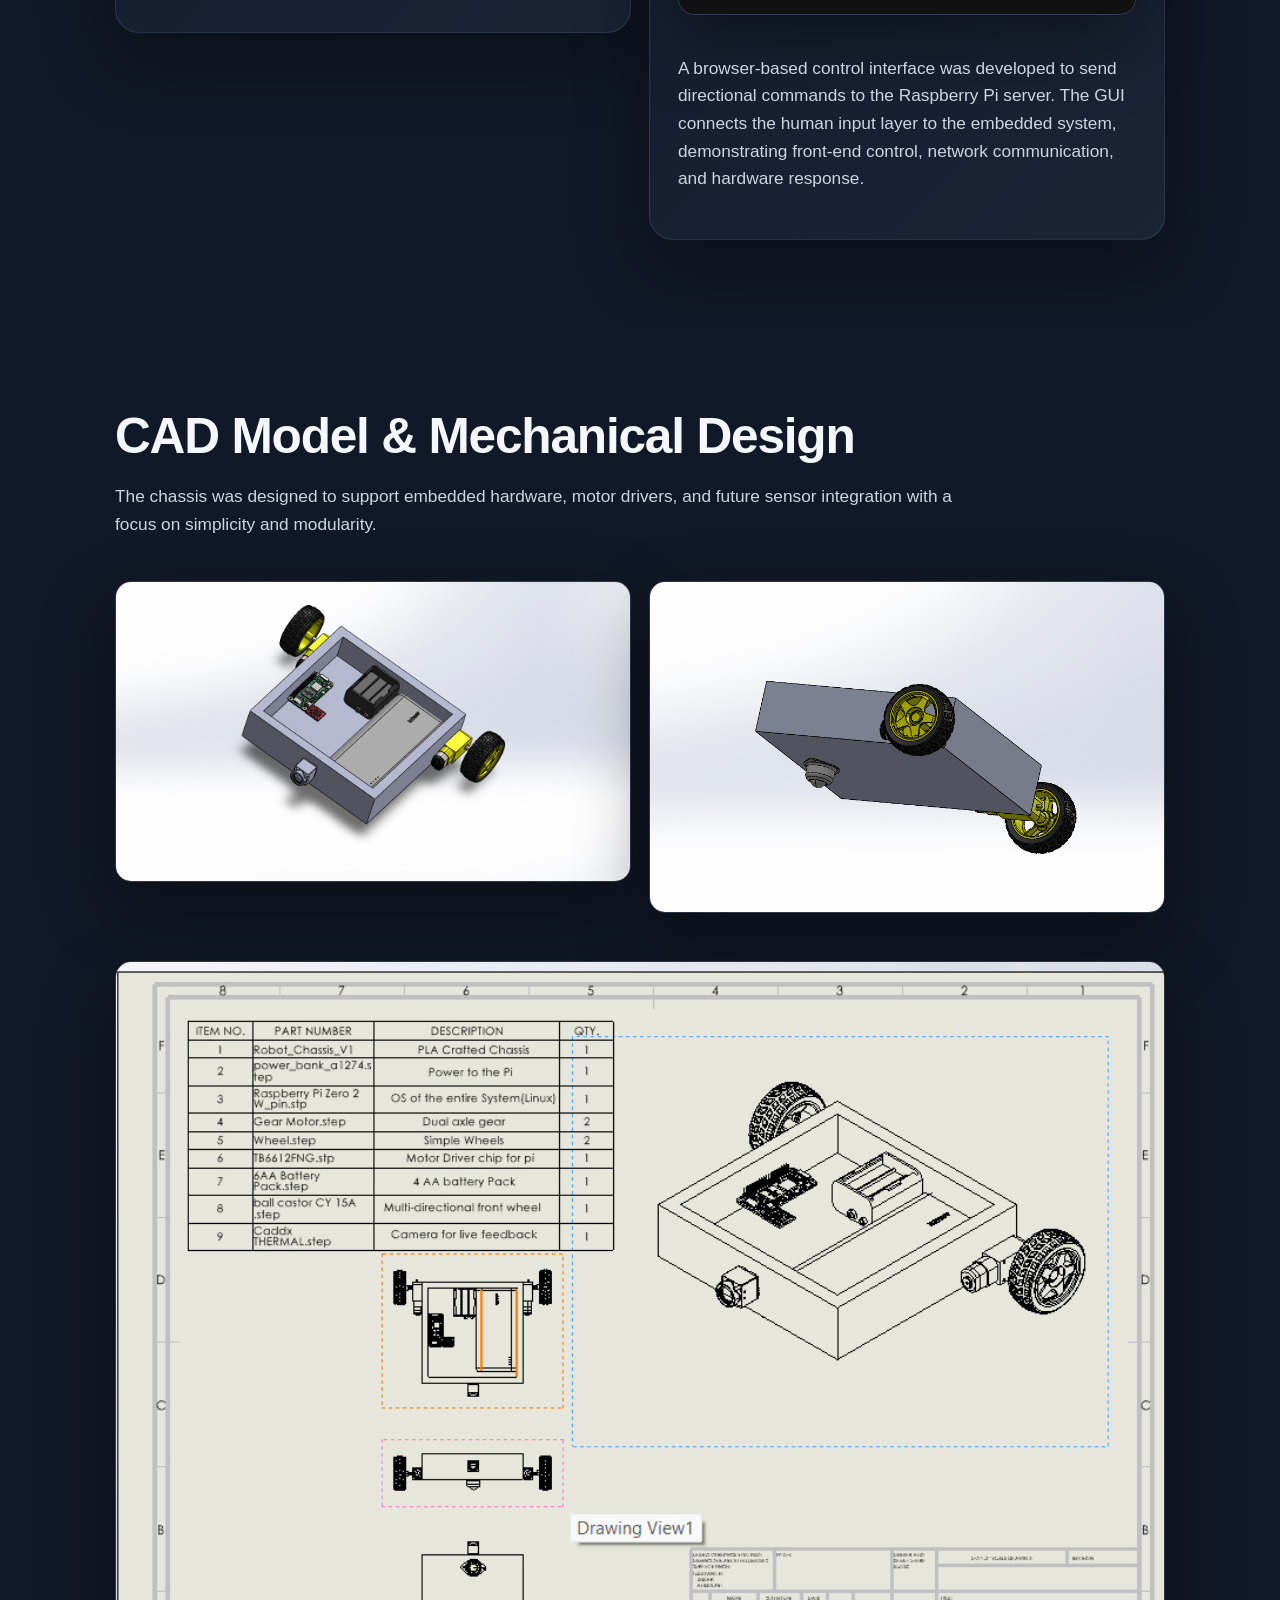
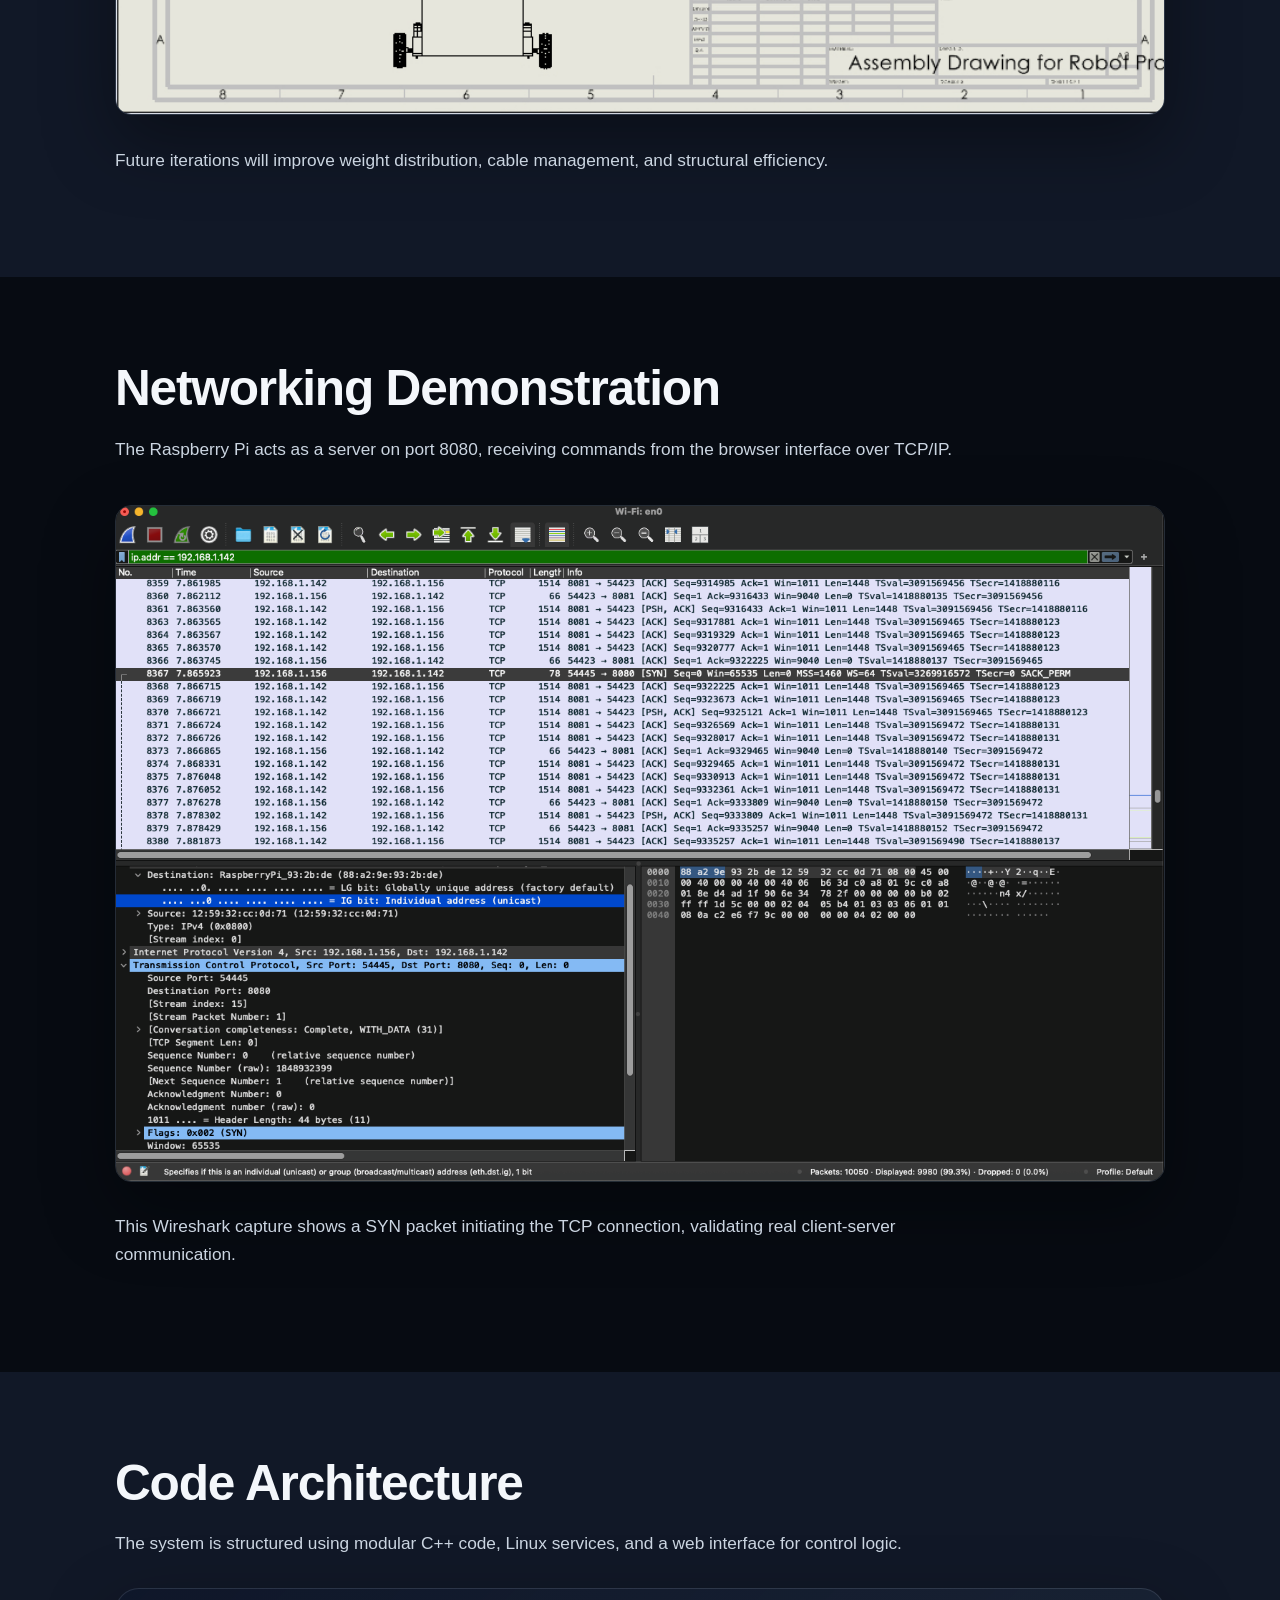
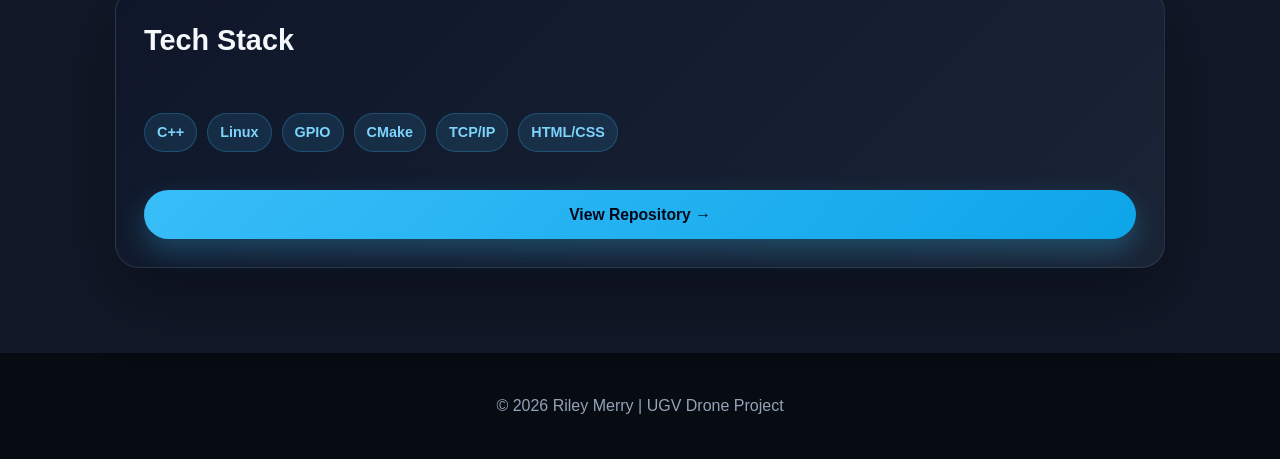
==== commit 273825cf: "Fix HTML structure after removing prototype summary paragraph" ====
--- a/robot.html
+++ b/robot.html
@@ -122,9 +122,9 @@
         </p>
       </div>
     </div>
-
-
-
+    </div>
+  </div>
+</section>
 <section class="section panel-section fade-section">
   <div class="section-inner">
     <h2>CAD Model & Mechanical Design</h2>
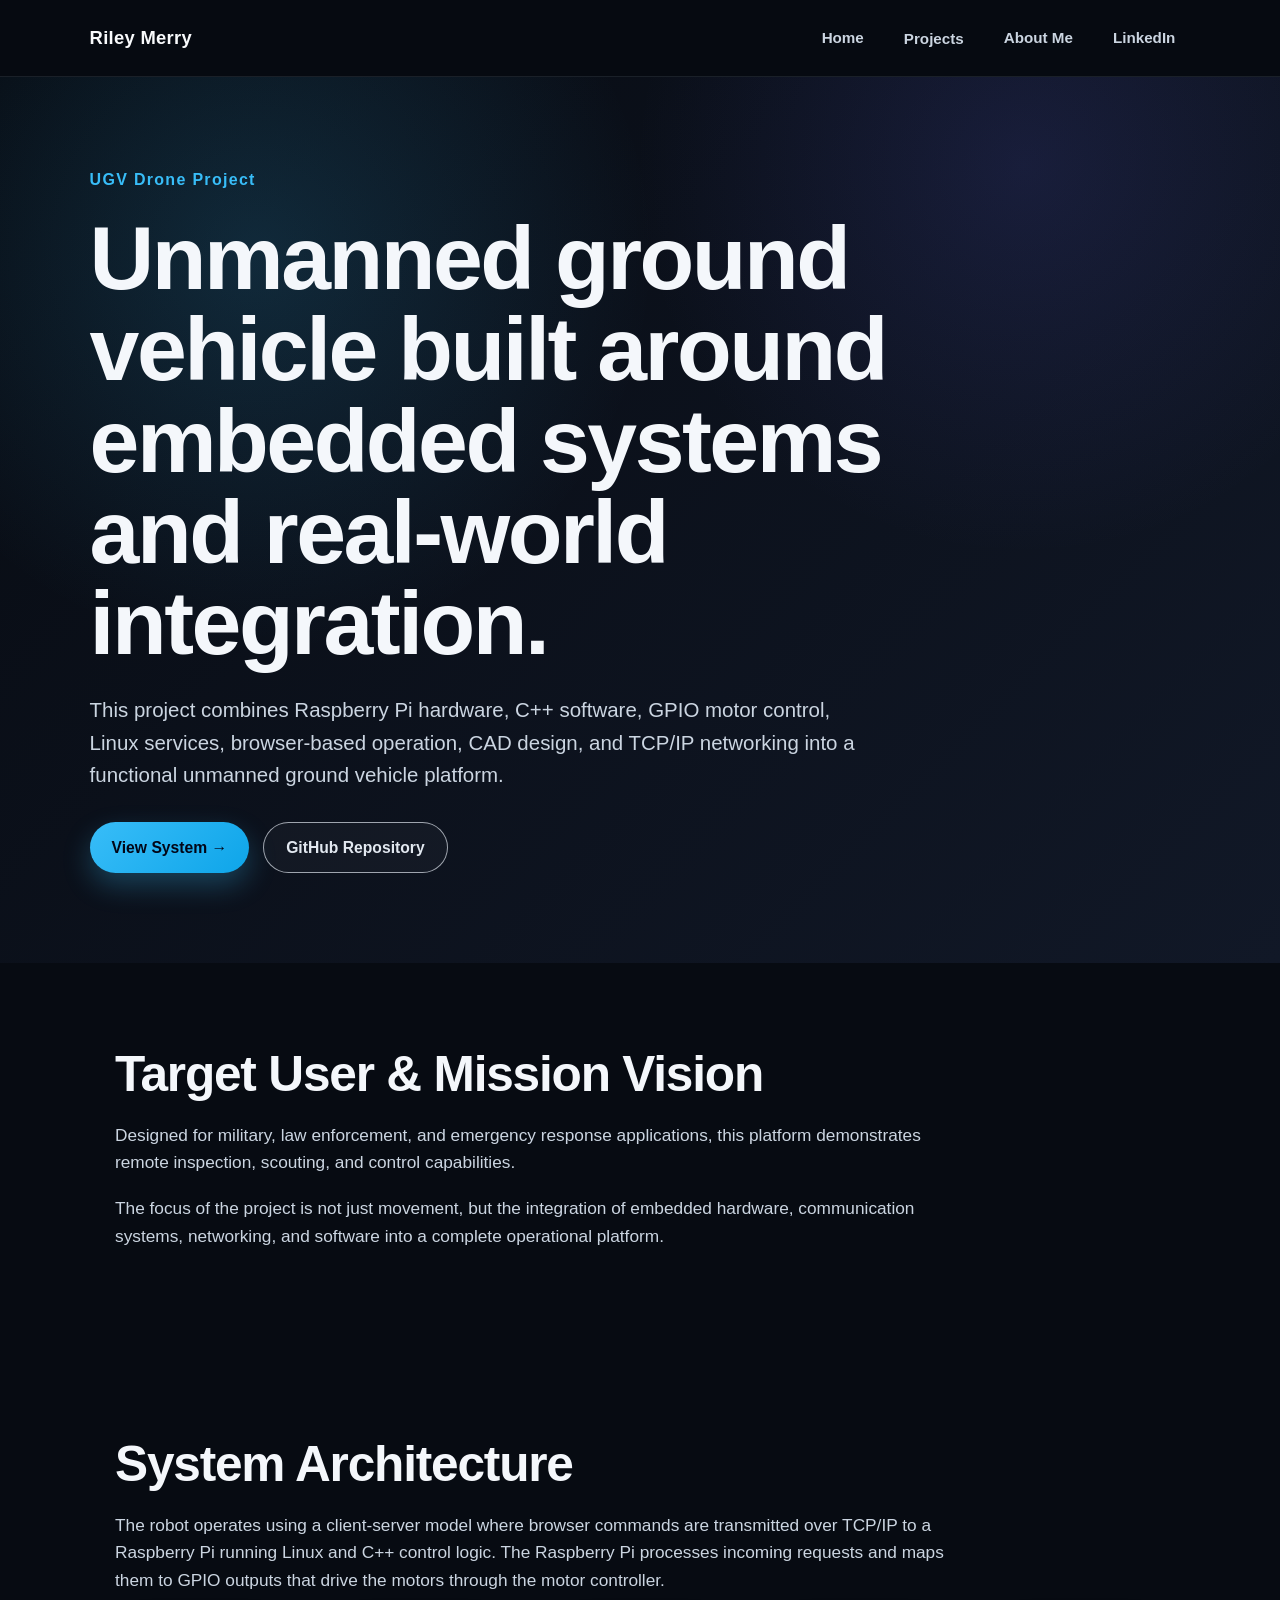
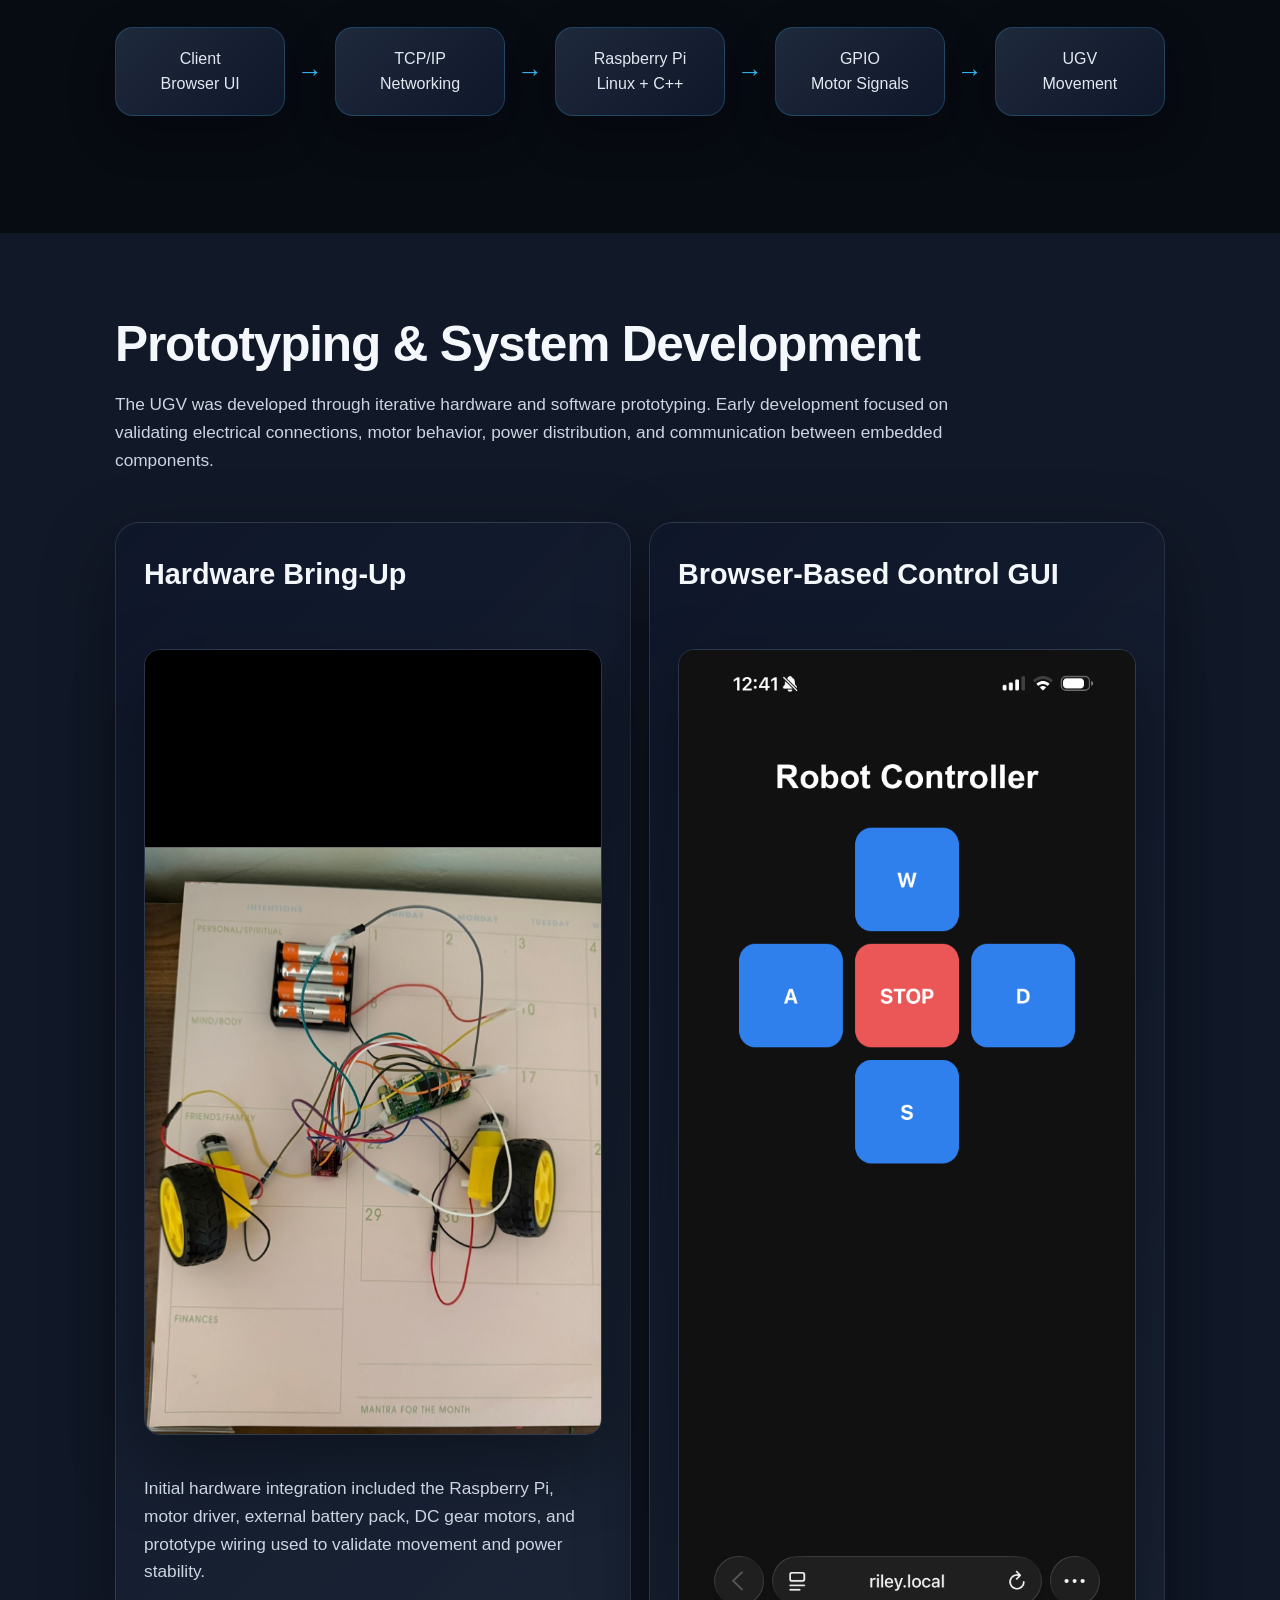
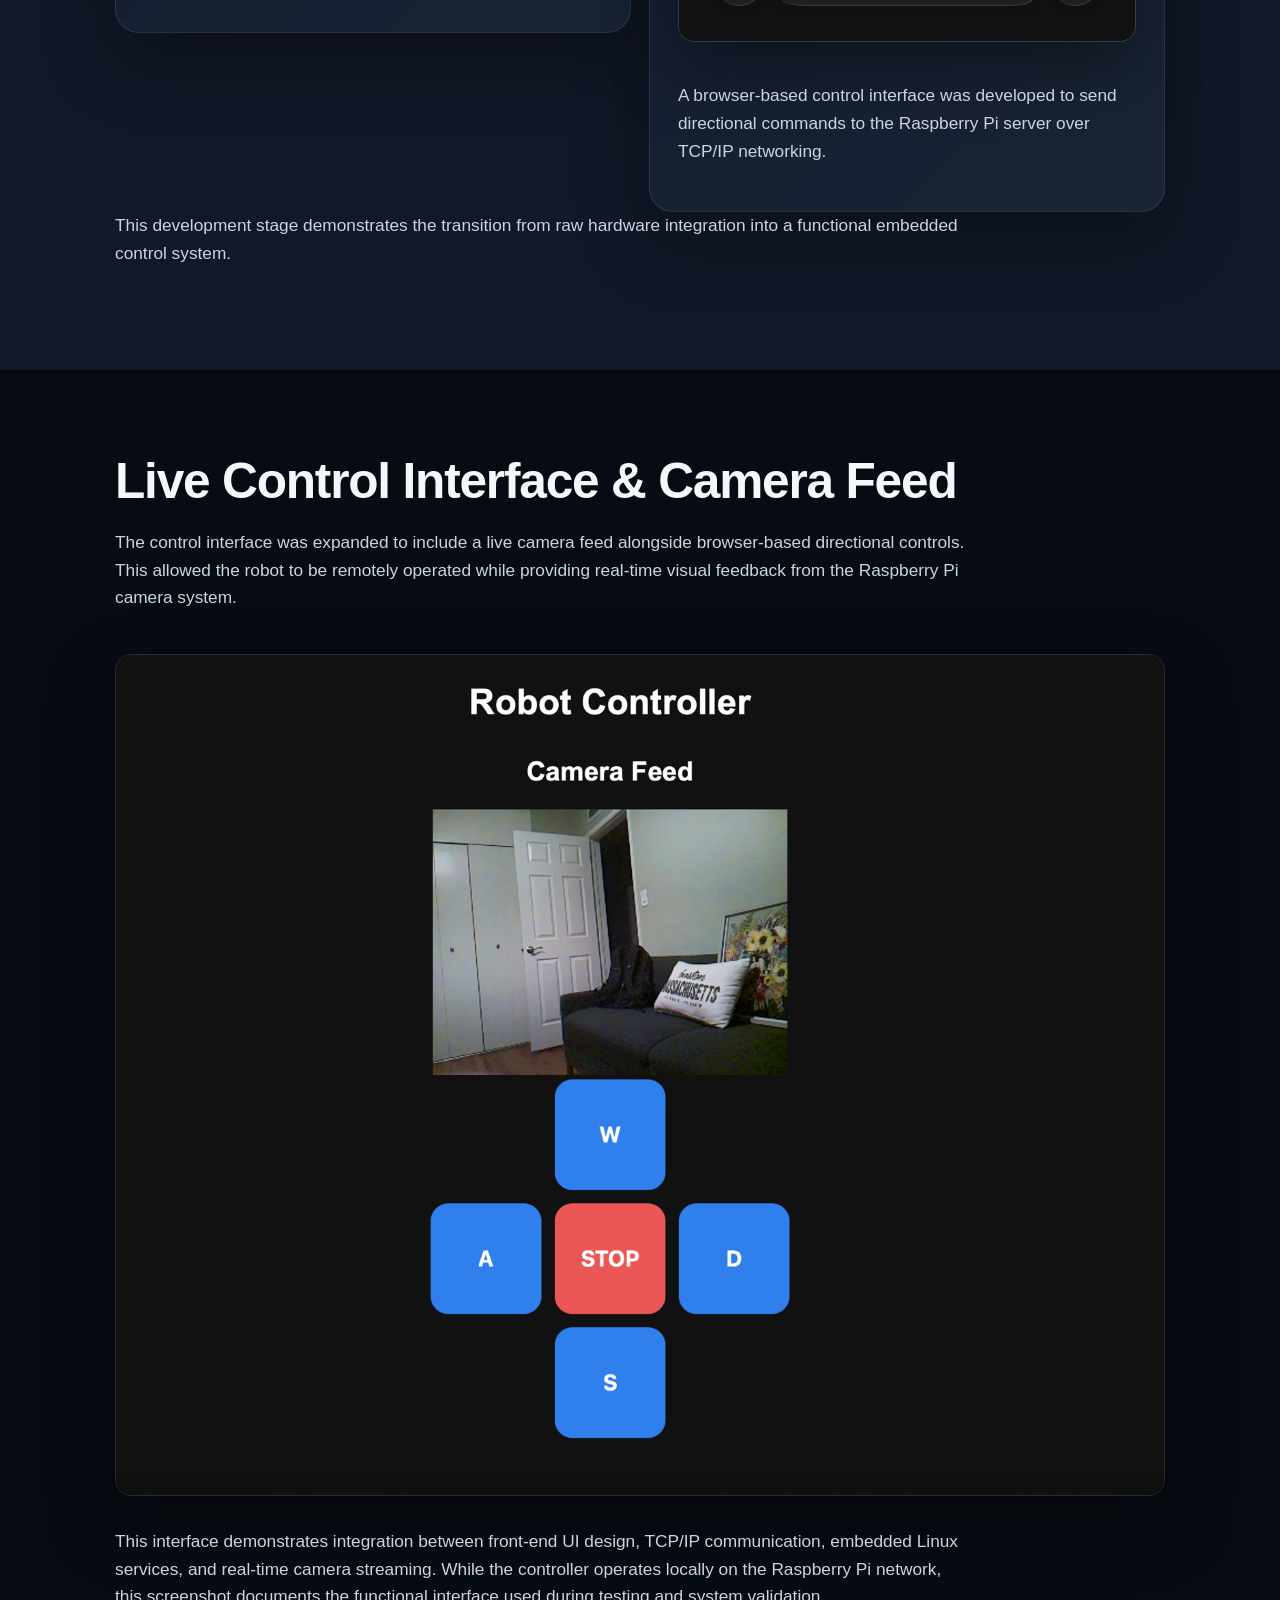
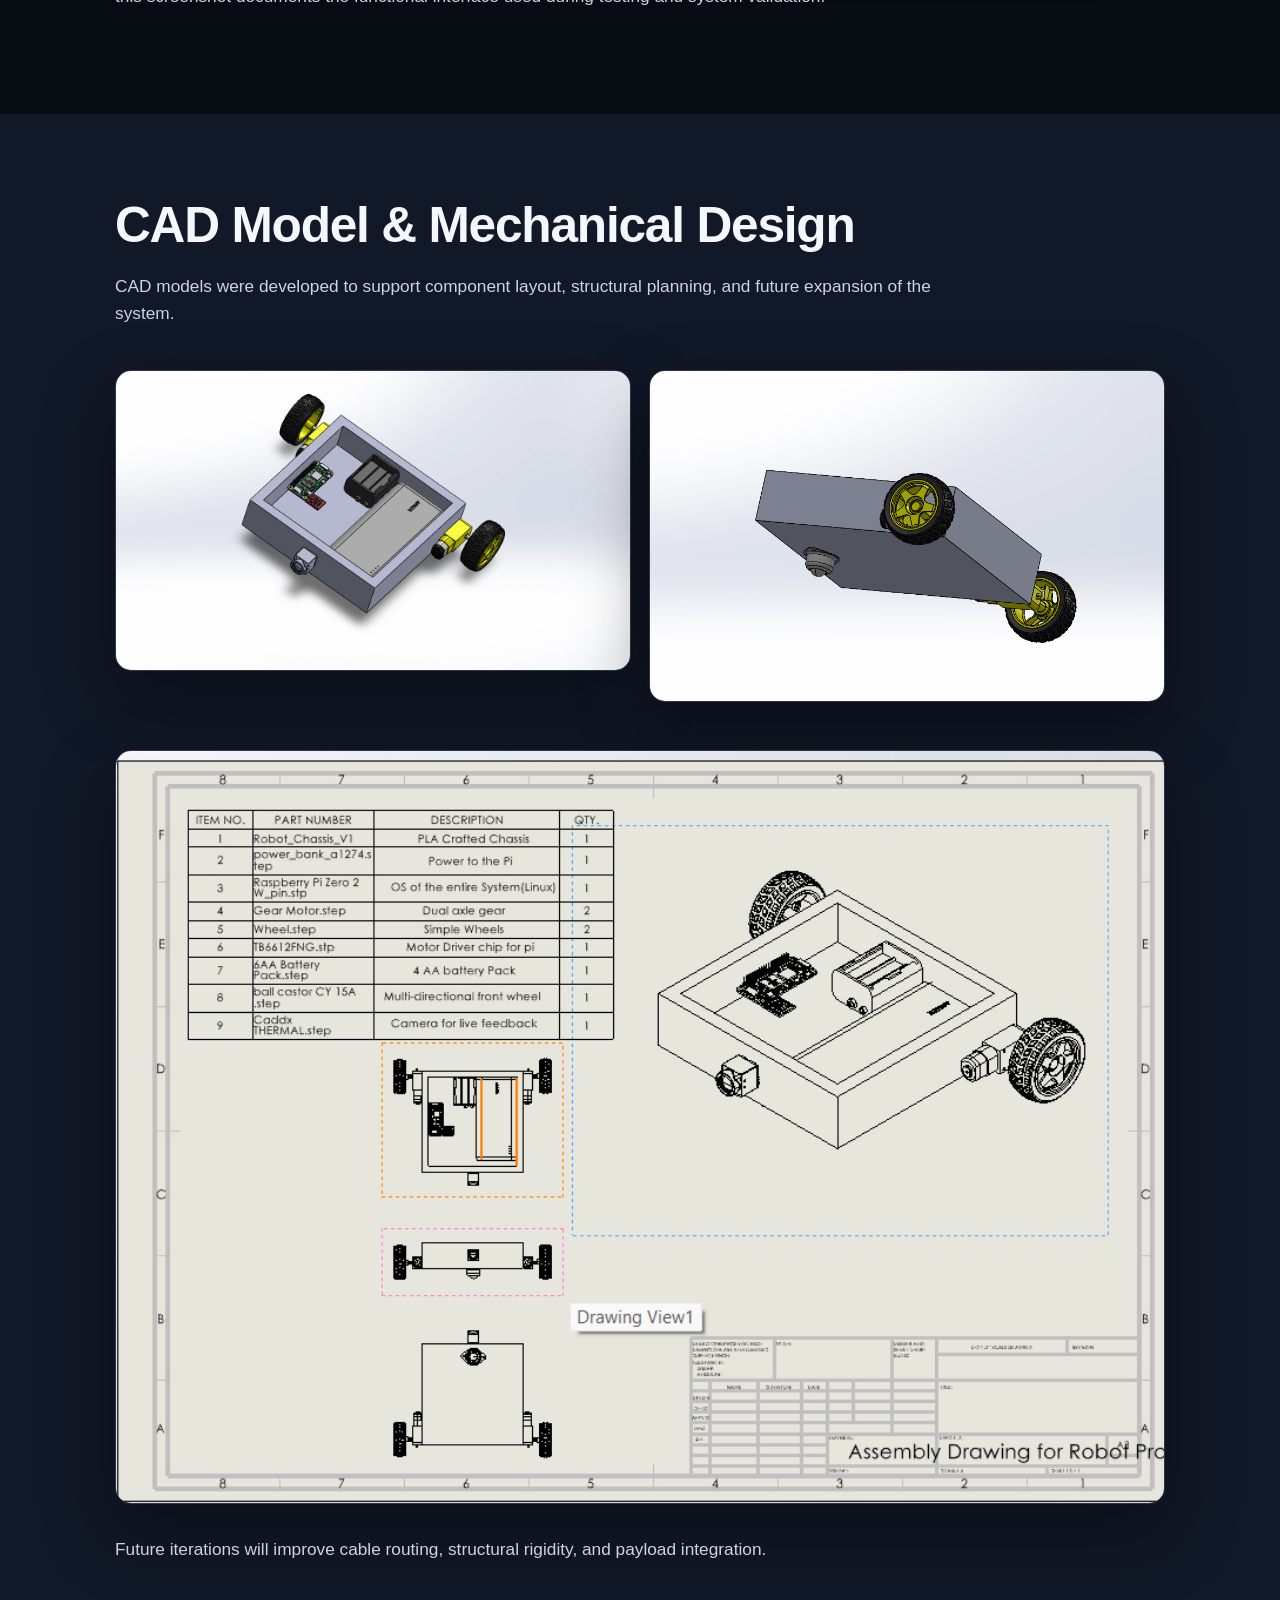
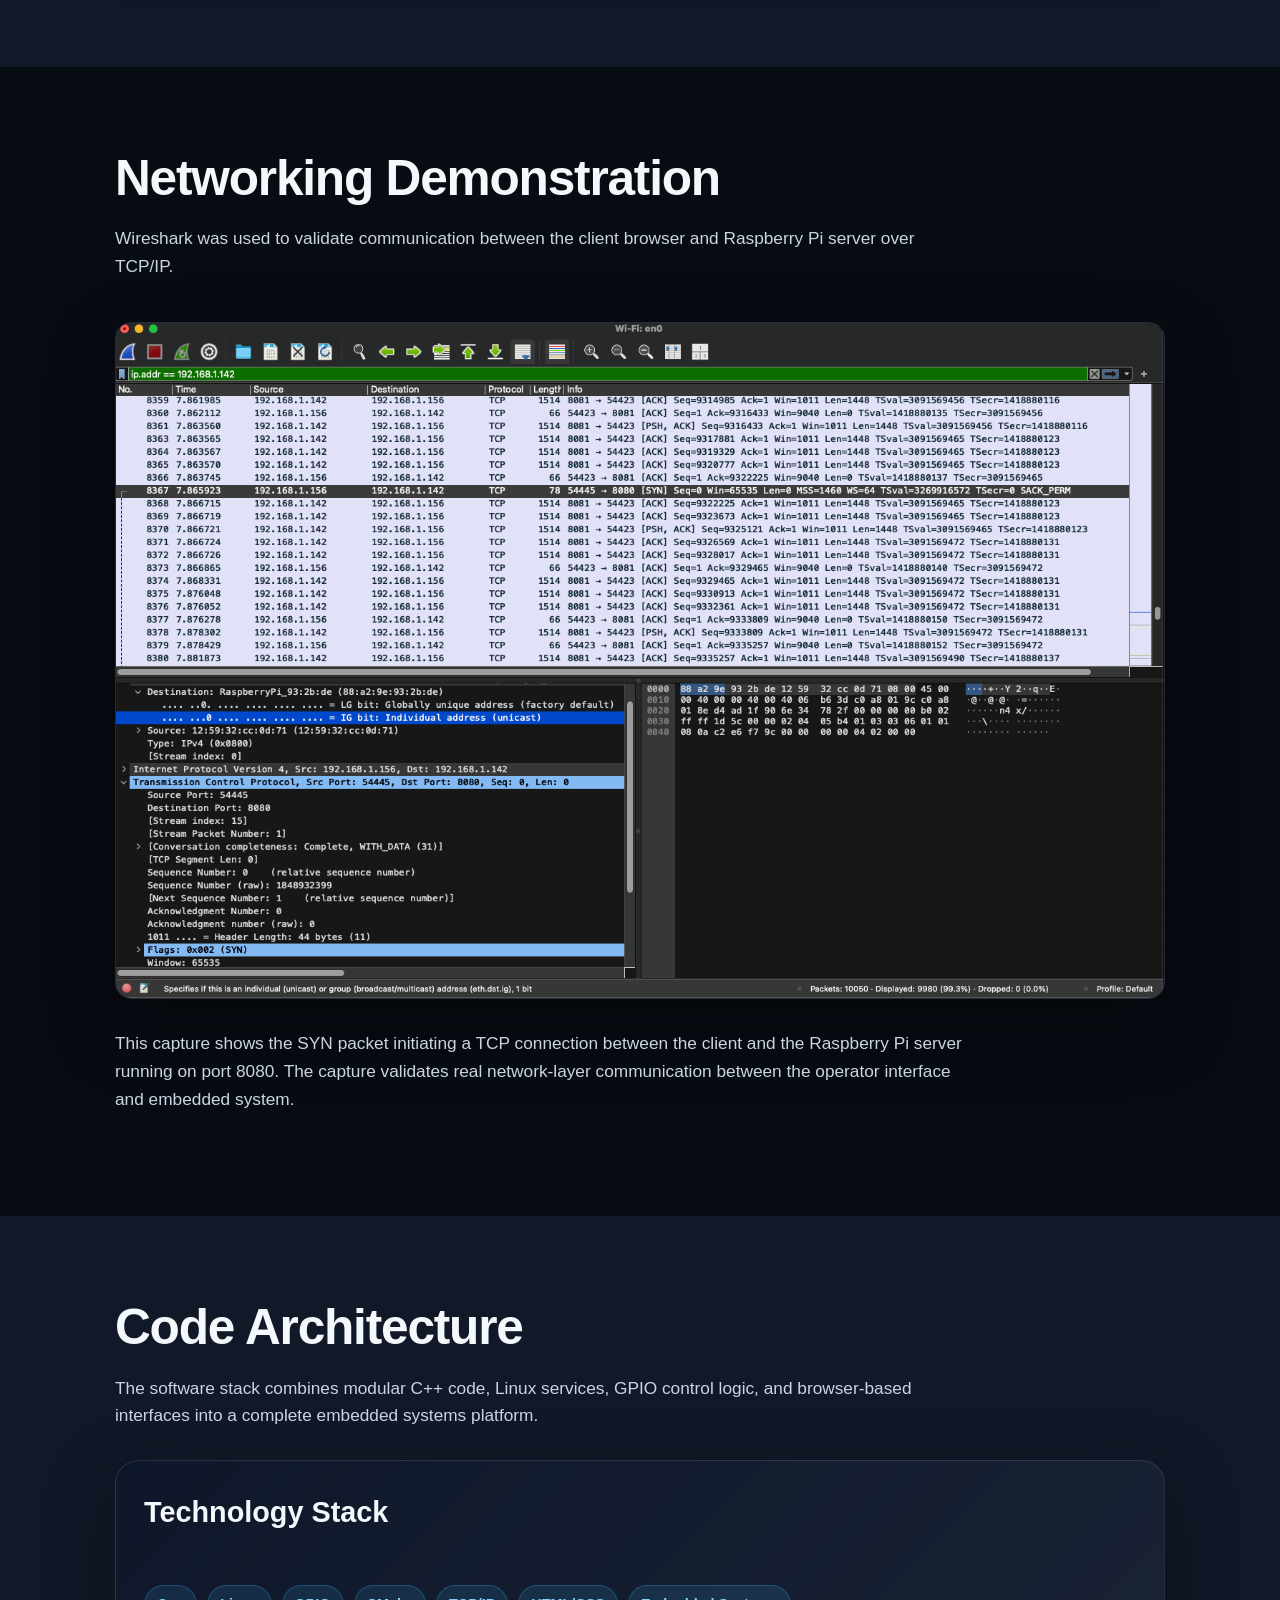
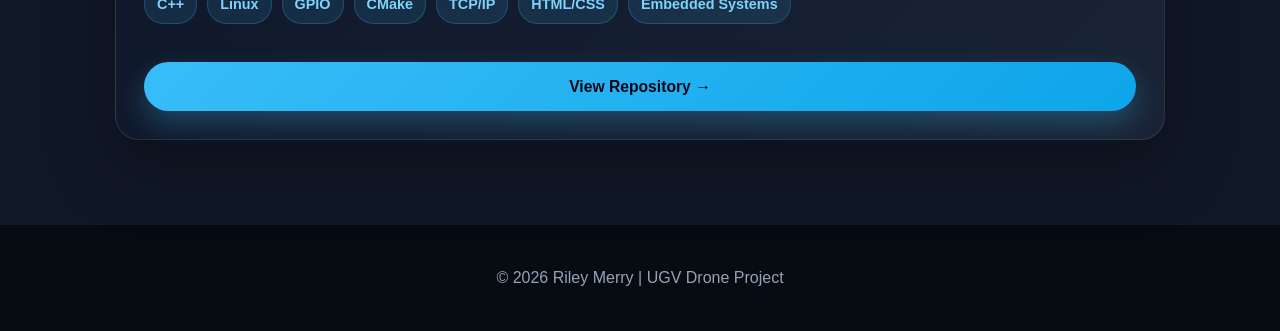
==== commit c6a2255b: "Update robot.html" ====
--- a/robot.html
+++ b/robot.html
@@ -23,7 +23,12 @@
     </div>
 
     <a href="index.html#about">About Me</a>
-    <a href="https://www.linkedin.com/in/riley-merry-528953252" target="_blank" rel="noopener noreferrer">LinkedIn</a>
+
+    <a href="https://www.linkedin.com/in/riley-merry-528953252"
+       target="_blank"
+       rel="noopener noreferrer">
+       LinkedIn
+    </a>
   </nav>
 </header>
 
@@ -31,27 +36,37 @@
 
 <section class="hero fade-section">
   <div class="hero-content">
+
     <span class="eyebrow">UGV Drone Project</span>
 
-    <h1>Unmanned ground vehicle built around embedded systems and real-world integration.</h1>
-
-    <p>
-      This project combines Raspberry Pi hardware, C++ software, GPIO motor control,
-      Linux services, browser-based control, CAD design, and TCP/IP networking into a
-      functional unmanned ground vehicle system.
+    <h1>
+      Unmanned ground vehicle built around embedded systems and real-world integration.
+    </h1>
+
+    <p>
+      This project combines Raspberry Pi hardware, C++ software,
+      GPIO motor control, Linux services, browser-based operation,
+      CAD design, and TCP/IP networking into a functional unmanned
+      ground vehicle platform.
     </p>
 
     <div class="hero-buttons">
       <a href="#architecture" class="btn primary">View System →</a>
-      <a href="https://github.com/RileyMerry/robot" target="_blank" rel="noopener noreferrer" class="btn secondary">
-        GitHub Repository
+
+      <a href="https://github.com/RileyMerry/robot"
+         target="_blank"
+         rel="noopener noreferrer"
+         class="btn secondary">
+         GitHub Repository
       </a>
     </div>
+
   </div>
 </section>
 
 <section class="section dark-section fade-section">
   <div class="section-inner">
+
     <h2>Target User & Mission Vision</h2>
 
     <p>
@@ -60,123 +75,228 @@
     </p>
 
     <p>
-      The focus is not just motion, but system-level integration of embedded hardware,
-      communication, and software.
-    </p>
+      The focus of the project is not just movement, but the integration of
+      embedded hardware, communication systems, networking, and software into
+      a complete operational platform.
+    </p>
+
   </div>
 </section>
 
 <section id="architecture" class="section dark-section fade-section">
   <div class="section-inner">
+
     <h2>System Architecture</h2>
 
     <p>
-      The system uses a client-server model where a browser sends commands over TCP/IP
-      to a Raspberry Pi, which processes the input and controls the motors through GPIO.
+      The robot operates using a client-server model where browser commands
+      are transmitted over TCP/IP to a Raspberry Pi running Linux and C++ control logic.
+      The Raspberry Pi processes incoming requests and maps them to GPIO outputs
+      that drive the motors through the motor controller.
     </p>
 
     <div class="architecture-card">
-      <div class="arch-box">Client<br>Browser UI</div>
+
+      <div class="arch-box">
+        Client<br>Browser UI
+      </div>
+
       <div class="arch-arrow">→</div>
-      <div class="arch-box">Network<br>TCP/IP</div>
+
+      <div class="arch-box">
+        TCP/IP<br>Networking
+      </div>
+
       <div class="arch-arrow">→</div>
-      <div class="arch-box">Raspberry Pi<br>Linux + C++</div>
+
+      <div class="arch-box">
+        Raspberry Pi<br>Linux + C++
+      </div>
+
       <div class="arch-arrow">→</div>
-      <div class="arch-box">GPIO<br>Motor Signals</div>
+
+      <div class="arch-box">
+        GPIO<br>Motor Signals
+      </div>
+
       <div class="arch-arrow">→</div>
-      <div class="arch-box">Motion<br>UGV Movement</div>
-    </div>
+
+      <div class="arch-box">
+        UGV<br>Movement
+      </div>
+
+    </div>
+
   </div>
 </section>
 
 <section class="section panel-section fade-section">
   <div class="section-inner">
+
     <h2>Prototyping & System Development</h2>
 
     <p>
-      The UGV was developed through an iterative prototyping process. Early testing
-      focused on validating hardware connections, power distribution, motor behavior,
-      and the communication path between the user interface and embedded control layer.
+      The UGV was developed through iterative hardware and software prototyping.
+      Early development focused on validating electrical connections, motor behavior,
+      power distribution, and communication between embedded components.
     </p>
 
     <div class="proto-grid">
+
       <div class="proto-card">
+
         <h3>Hardware Bring-Up</h3>
-        <img src="image/IMG_1845.jpg" alt="UGV hardware prototype with Raspberry Pi, motor driver, battery pack, wiring, and motors" class="project-image">
+
+        <img
+          src="image/IMG_1845.jpeg"
+          alt="UGV hardware prototype"
+          class="project-image"
+        >
+
         <p>
-          Initial hardware integration included the Raspberry Pi, motor driver,
-          external battery pack, wiring, and DC gear motors. This stage was used
-          to validate physical connections, motor response, and power delivery
-          before moving toward a cleaner chassis layout.
+          Initial hardware integration included the Raspberry Pi,
+          motor driver, external battery pack, DC gear motors,
+          and prototype wiring used to validate movement and power stability.
         </p>
+
       </div>
 
       <div class="proto-card">
+
         <h3>Browser-Based Control GUI</h3>
-        <img src="image/IMG_1801.png" alt="Browser-based robot controller interface with directional buttons" class="project-image">
+
+        <img
+          src="image/IMG_1801.png"
+          alt="Browser-based robot controller"
+          class="project-image"
+        >
+
         <p>
           A browser-based control interface was developed to send directional
-          commands to the Raspberry Pi server. The GUI connects the human input
-          layer to the embedded system, demonstrating front-end control,
-          network communication, and hardware response.
+          commands to the Raspberry Pi server over TCP/IP networking.
         </p>
-      </div>
-    </div>
-    </div>
-  </div>
-</section>
+
+      </div>
+
+    </div>
+
+    <p>
+      This development stage demonstrates the transition from raw hardware
+      integration into a functional embedded control system.
+    </p>
+
+  </div>
+</section>
+
+<section class="section dark-section fade-section">
+  <div class="section-inner">
+
+    <h2>Live Control Interface & Camera Feed</h2>
+
+    <p>
+      The control interface was expanded to include a live camera feed
+      alongside browser-based directional controls. This allowed the robot
+      to be remotely operated while providing real-time visual feedback
+      from the Raspberry Pi camera system.
+    </p>
+
+    <img
+      src="image/GUIFINAL.PNG"
+      alt="Robot controller with live camera feed"
+      class="project-image"
+    >
+
+    <p>
+      This interface demonstrates integration between front-end UI design,
+      TCP/IP communication, embedded Linux services, and real-time camera streaming.
+      While the controller operates locally on the Raspberry Pi network,
+      this screenshot documents the functional interface used during testing
+      and system validation.
+    </p>
+
+  </div>
+</section>
+
 <section class="section panel-section fade-section">
   <div class="section-inner">
+
     <h2>CAD Model & Mechanical Design</h2>
 
     <p>
-      The chassis was designed to support embedded hardware, motor drivers,
-      and future sensor integration with a focus on simplicity and modularity.
+      CAD models were developed to support component layout,
+      structural planning, and future expansion of the system.
     </p>
 
     <div class="image-grid">
-      <img src="image/CAD1.png" alt="UGV CAD assembly view 1" class="project-image">
-      <img src="image/CAD2.png" alt="UGV CAD assembly view 2" class="project-image">
-    </div>
-
-    <img src="image/CAD.png" alt="UGV CAD engineering drawing" class="project-image">
-
-    <p>
-      Future iterations will improve weight distribution, cable management,
-      and structural efficiency.
-    </p>
+
+      <img
+        src="image/CAD1.png"
+        alt="UGV CAD assembly 1"
+        class="project-image"
+      >
+
+      <img
+        src="image/CAD2.png"
+        alt="UGV CAD assembly 2"
+        class="project-image"
+      >
+
+    </div>
+
+    <img
+      src="image/CAD.png"
+      alt="UGV CAD engineering drawing"
+      class="project-image"
+    >
+
+    <p>
+      Future iterations will improve cable routing, structural rigidity,
+      and payload integration.
+    </p>
+
   </div>
 </section>
 
 <section class="section dark-section fade-section">
   <div class="section-inner">
+
     <h2>Networking Demonstration</h2>
 
     <p>
-      The Raspberry Pi acts as a server on port 8080, receiving commands
-      from the browser interface over TCP/IP.
-    </p>
-
-    <img src="image/tcp-handshake.PNG" alt="Wireshark TCP handshake capture" class="project-image">
-
-    <p>
-      This Wireshark capture shows a SYN packet initiating the TCP connection,
-      validating real client-server communication.
-    </p>
+      Wireshark was used to validate communication between the client browser
+      and Raspberry Pi server over TCP/IP.
+    </p>
+
+    <img
+      src="image/tcp-handshake.PNG"
+      alt="TCP handshake capture"
+      class="project-image"
+    >
+
+    <p>
+      This capture shows the SYN packet initiating a TCP connection
+      between the client and the Raspberry Pi server running on port 8080.
+      The capture validates real network-layer communication between
+      the operator interface and embedded system.
+    </p>
+
   </div>
 </section>
 
 <section class="section panel-section fade-section">
   <div class="section-inner">
+
     <h2>Code Architecture</h2>
 
     <p>
-      The system is structured using modular C++ code, Linux services,
-      and a web interface for control logic.
+      The software stack combines modular C++ code, Linux services,
+      GPIO control logic, and browser-based interfaces into a complete
+      embedded systems platform.
     </p>
 
     <div class="project-card">
-      <h3>Tech Stack</h3>
+
+      <h3>Technology Stack</h3>
 
       <div class="tags">
         <span>C++</span>
@@ -185,12 +305,18 @@
         <span>CMake</span>
         <span>TCP/IP</span>
         <span>HTML/CSS</span>
-      </div>
-
-      <a href="https://github.com/RileyMerry/robot" target="_blank" rel="noopener noreferrer" class="btn primary">
-        View Repository →
+        <span>Embedded Systems</span>
+      </div>
+
+      <a href="https://github.com/RileyMerry/robot"
+         target="_blank"
+         rel="noopener noreferrer"
+         class="btn primary">
+         View Repository →
       </a>
-    </div>
+
+    </div>
+
   </div>
 </section>
 
@@ -209,9 +335,13 @@
       entry.target.classList.add("visible");
     }
   });
-}, { threshold: 0.2 });
-
-sections.forEach(section => observer.observe(section));
+}, {
+  threshold: 0.2
+});
+
+sections.forEach(section => {
+  observer.observe(section);
+});
 </script>
 
 </body>
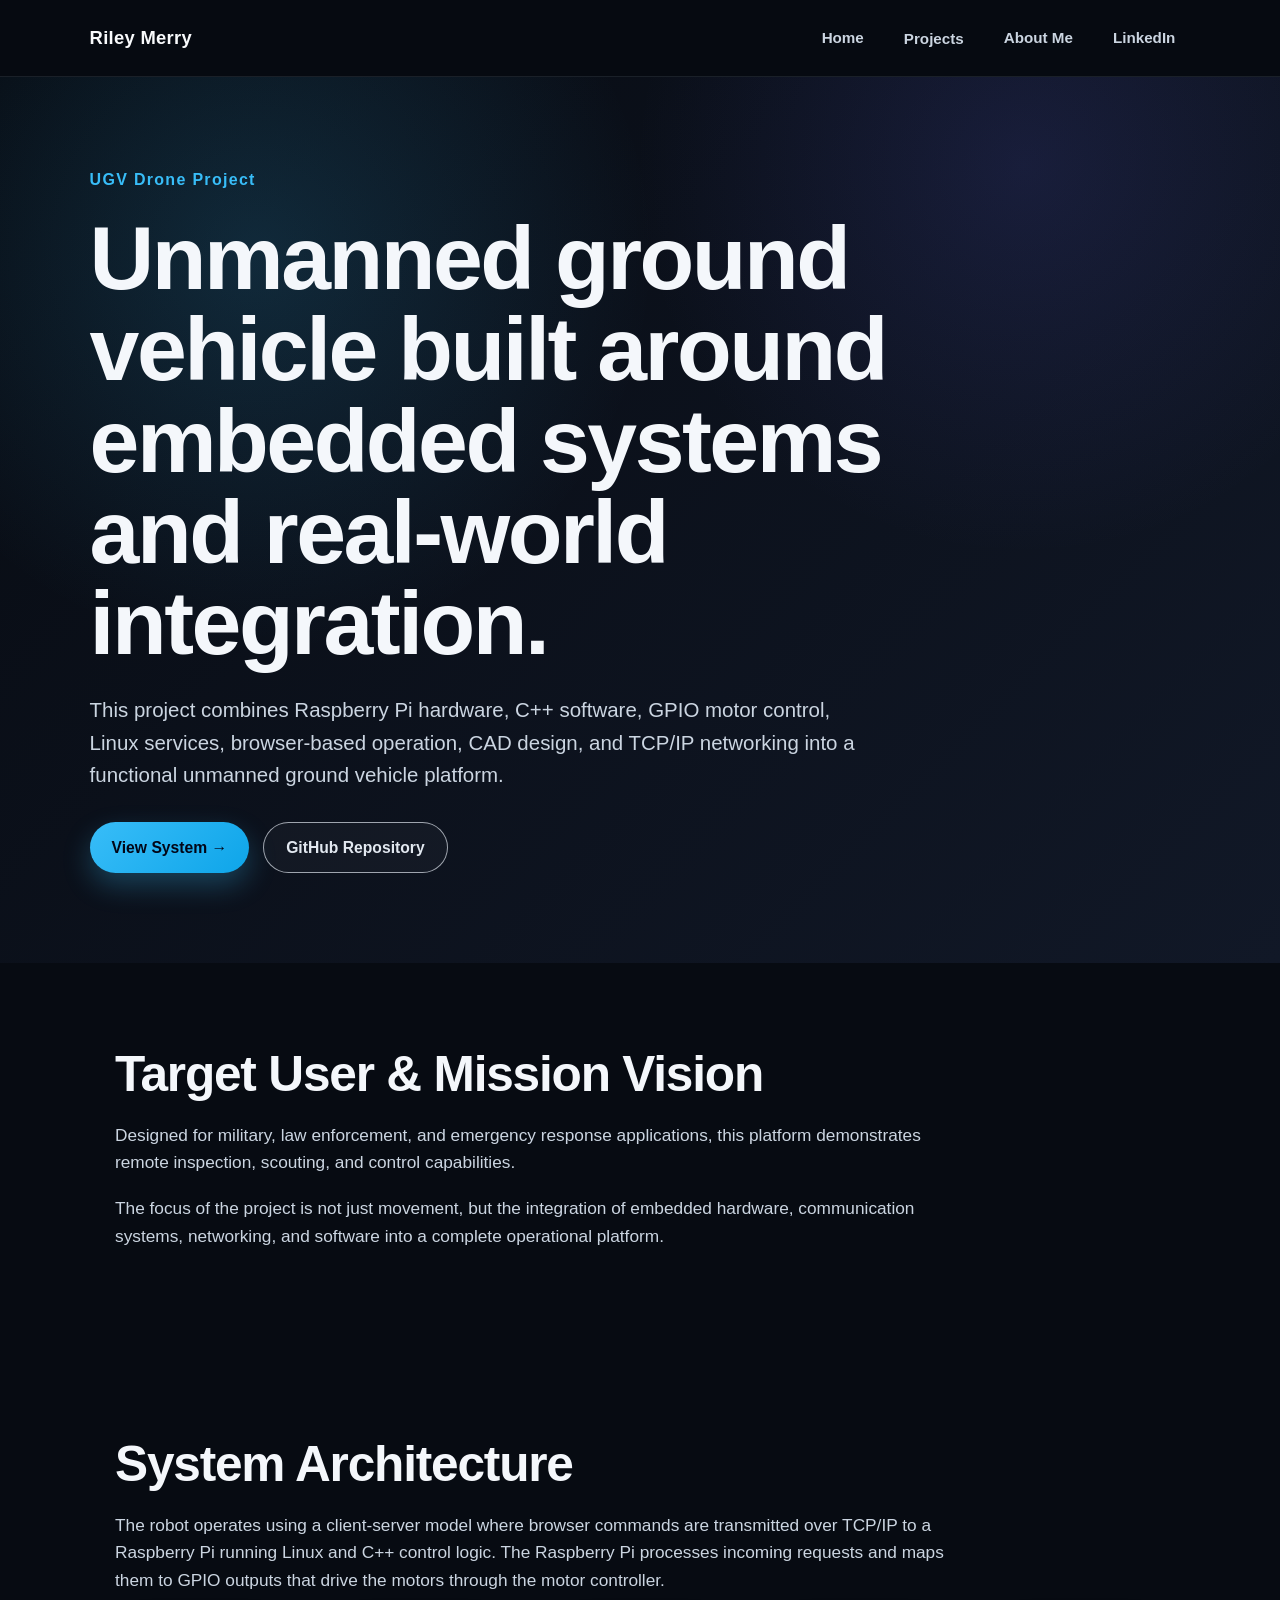
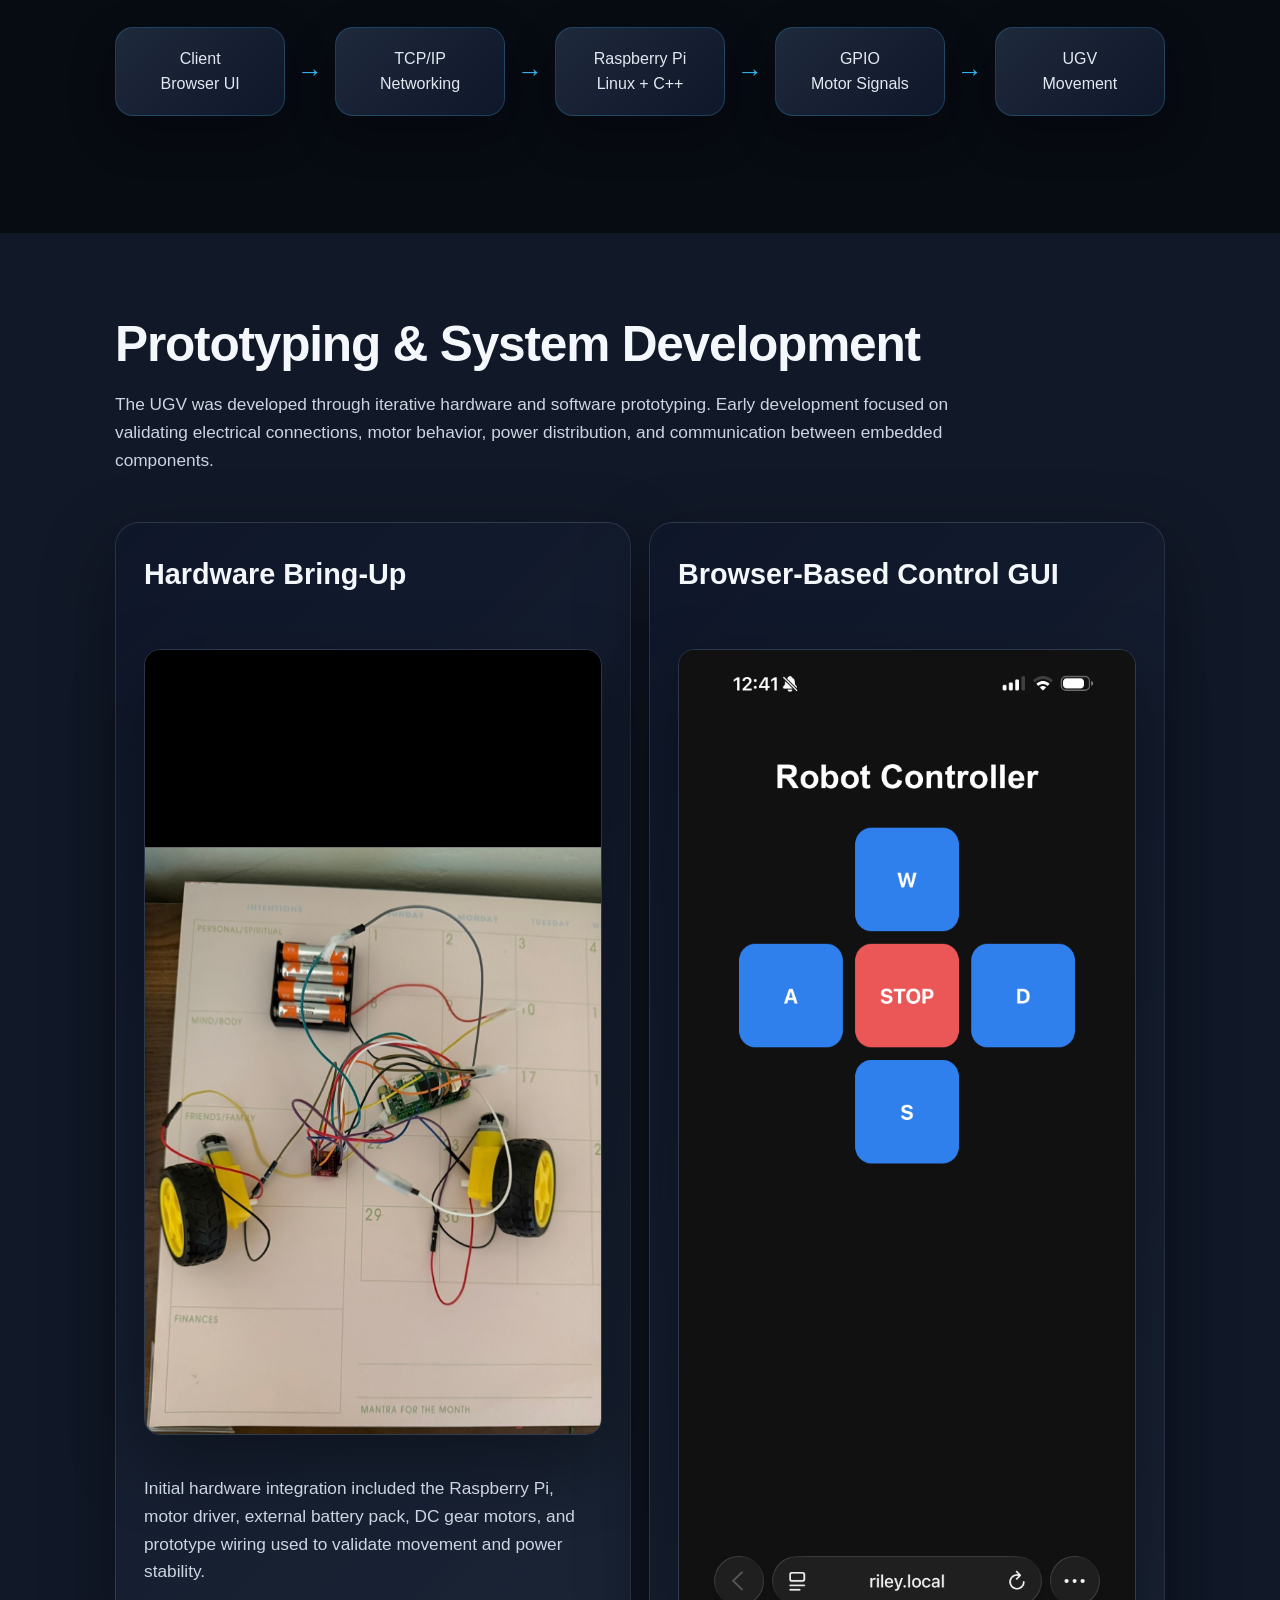
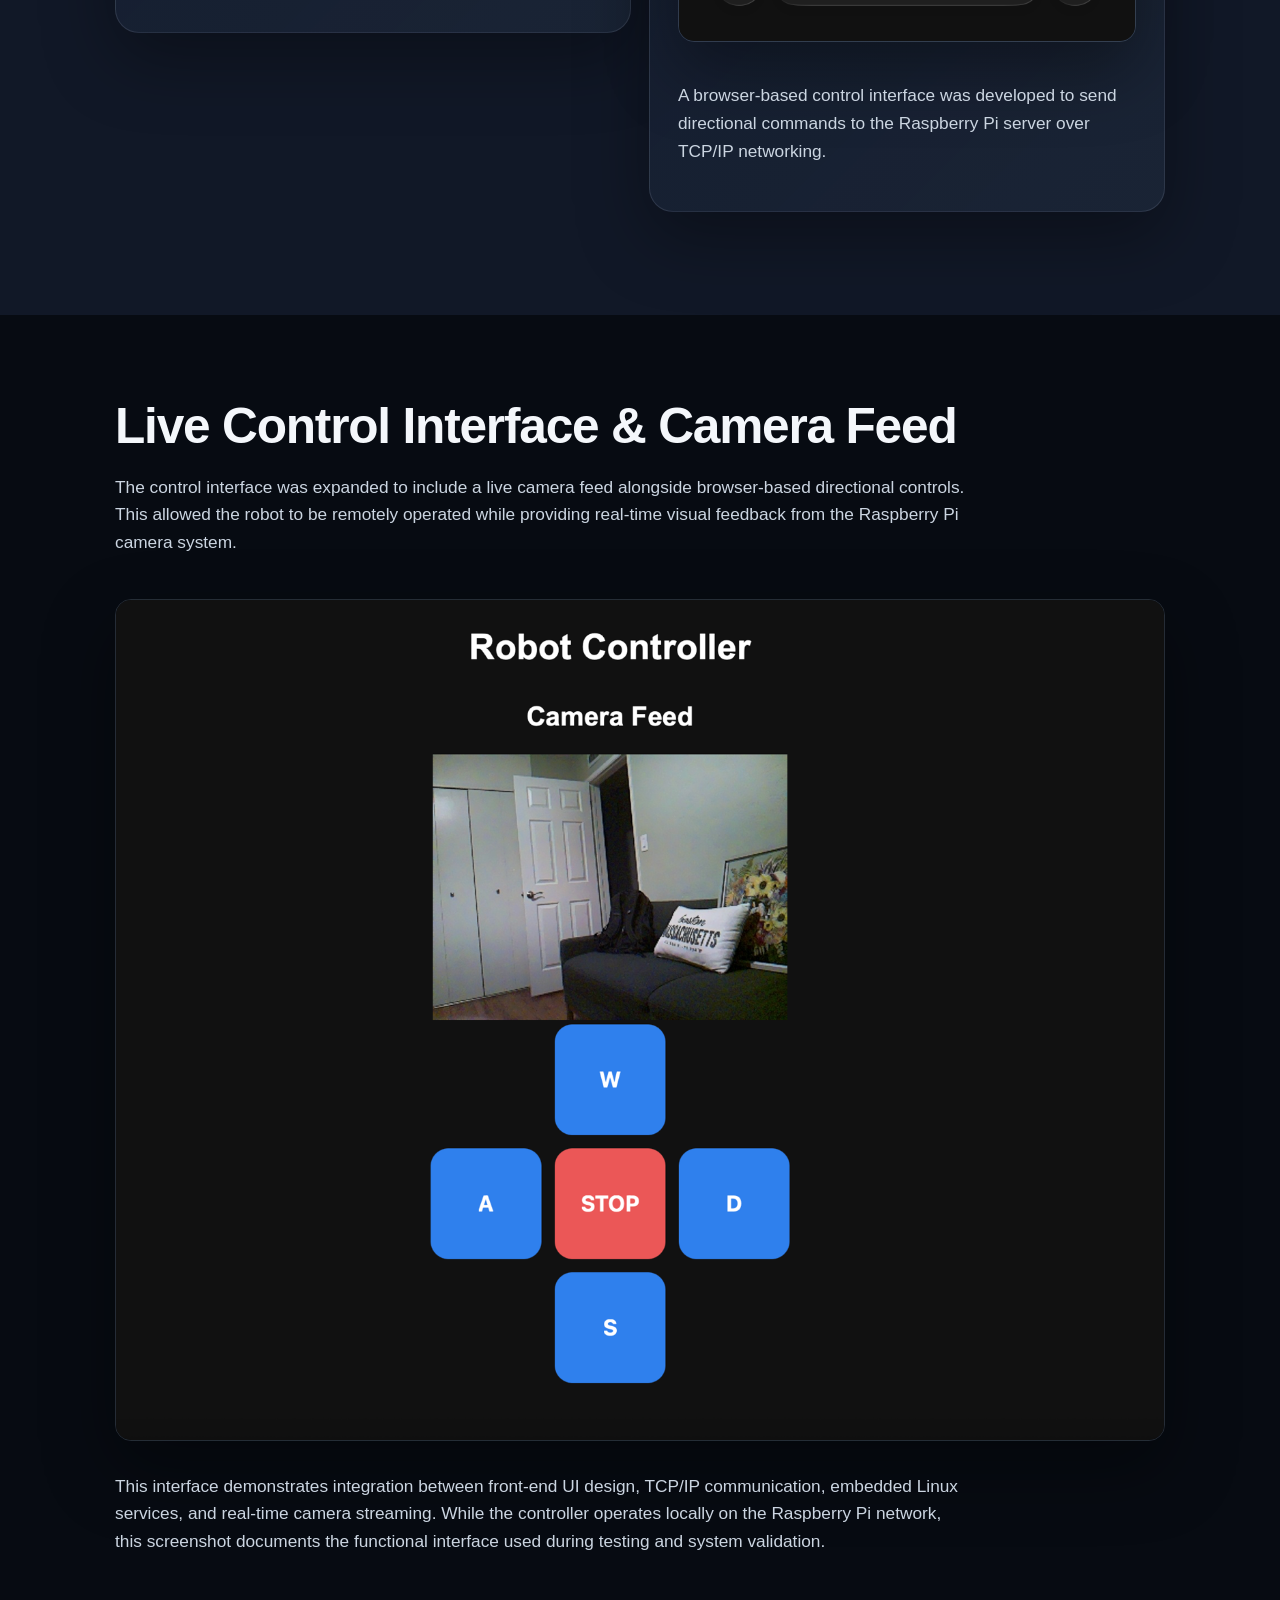
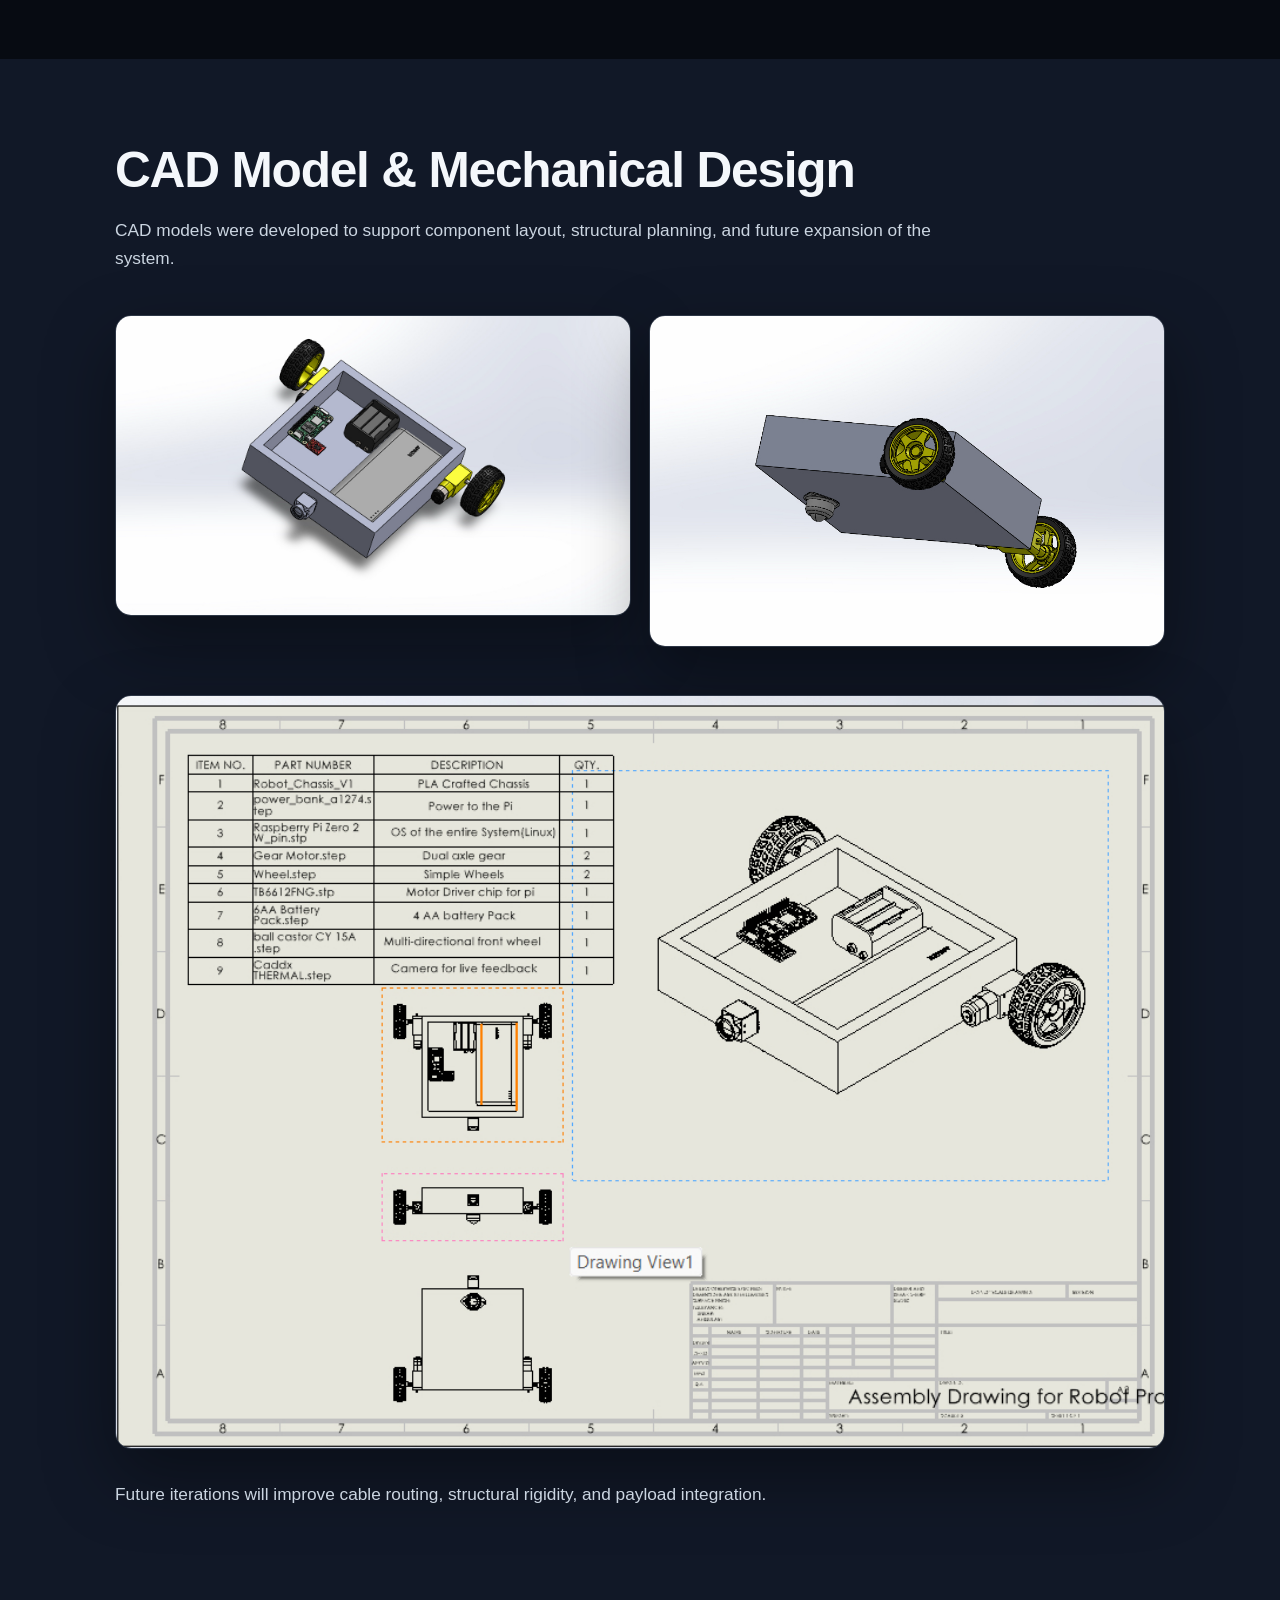
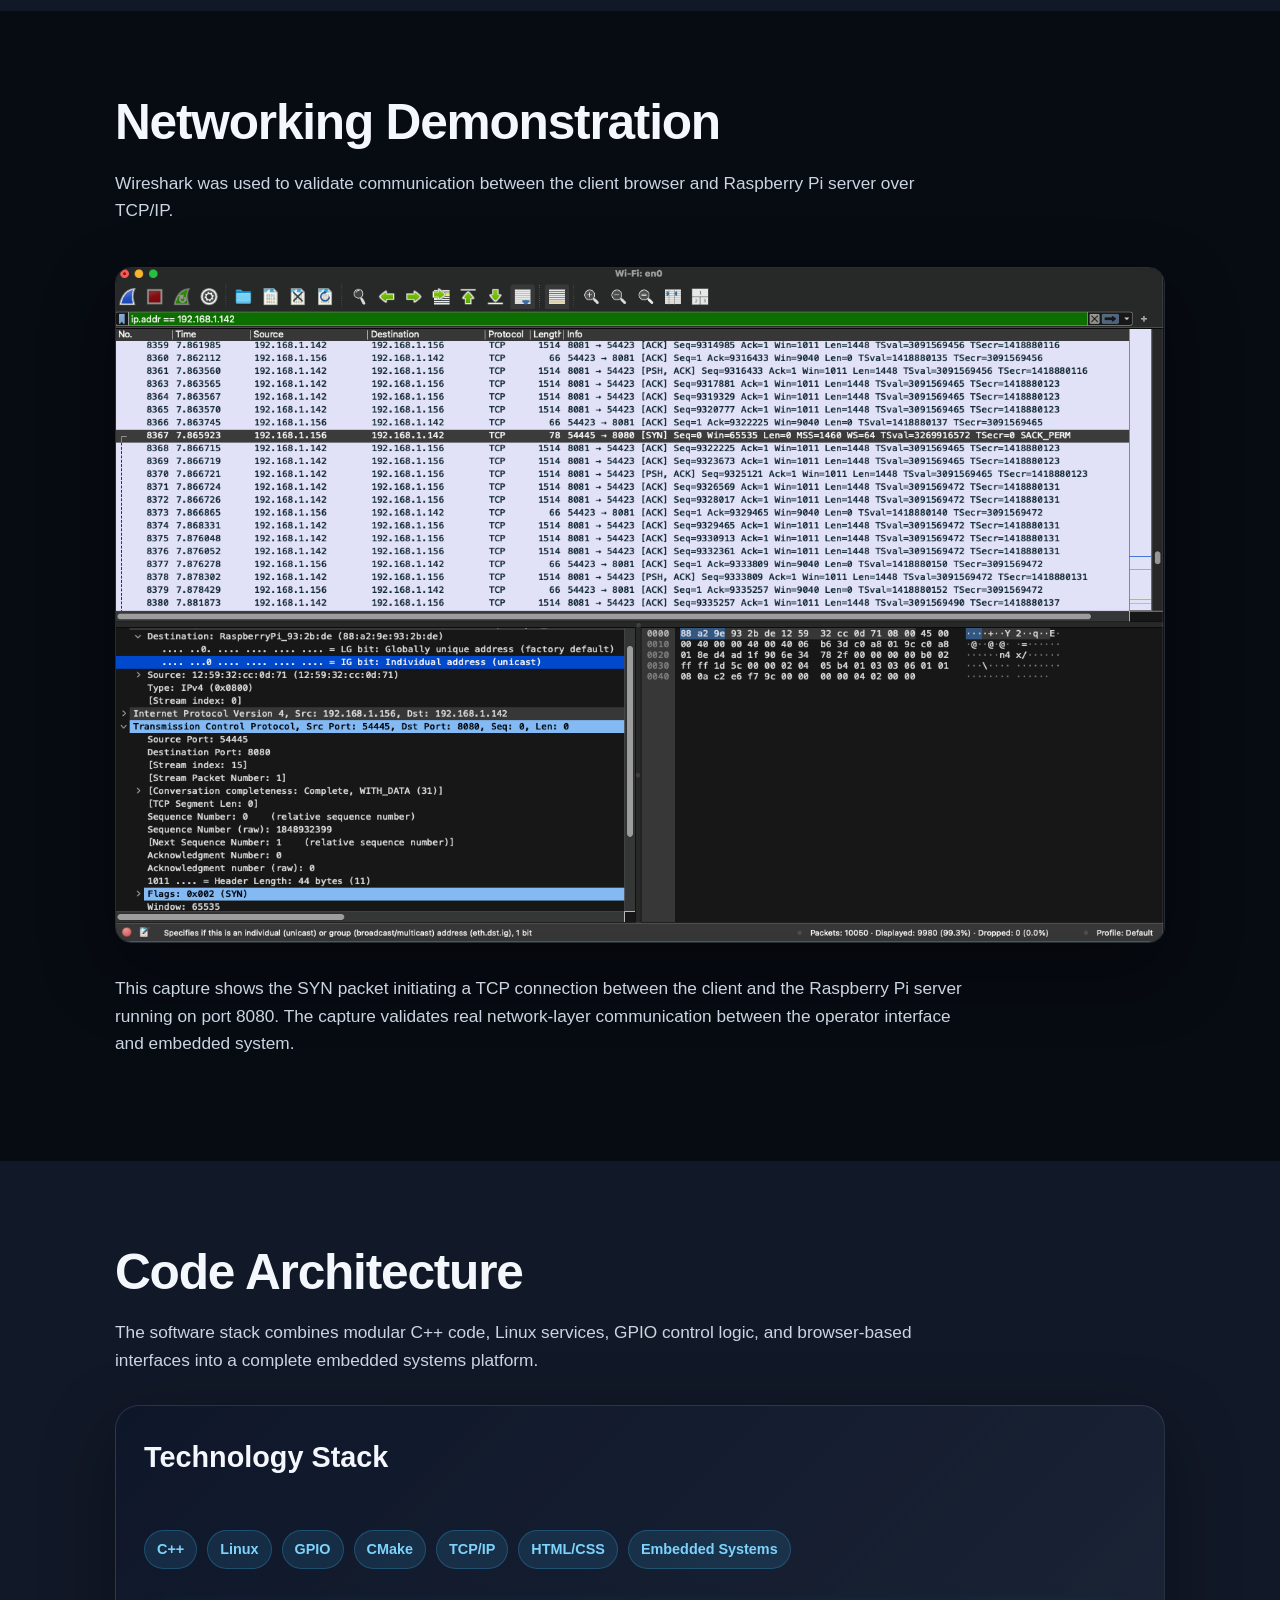
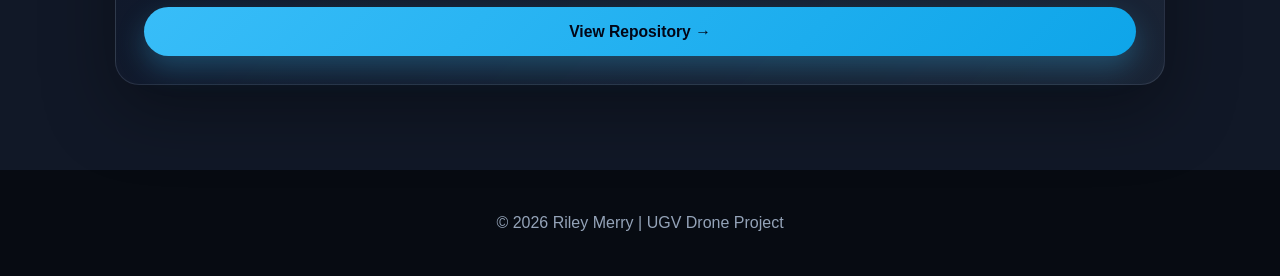
==== commit ea1c35f4: "Update robot.html" ====
--- a/robot.html
+++ b/robot.html
@@ -181,8 +181,7 @@
     </div>
 
     <p>
-      This development stage demonstrates the transition from raw hardware
-      integration into a functional embedded control system.
+      
     </p>
 
   </div>
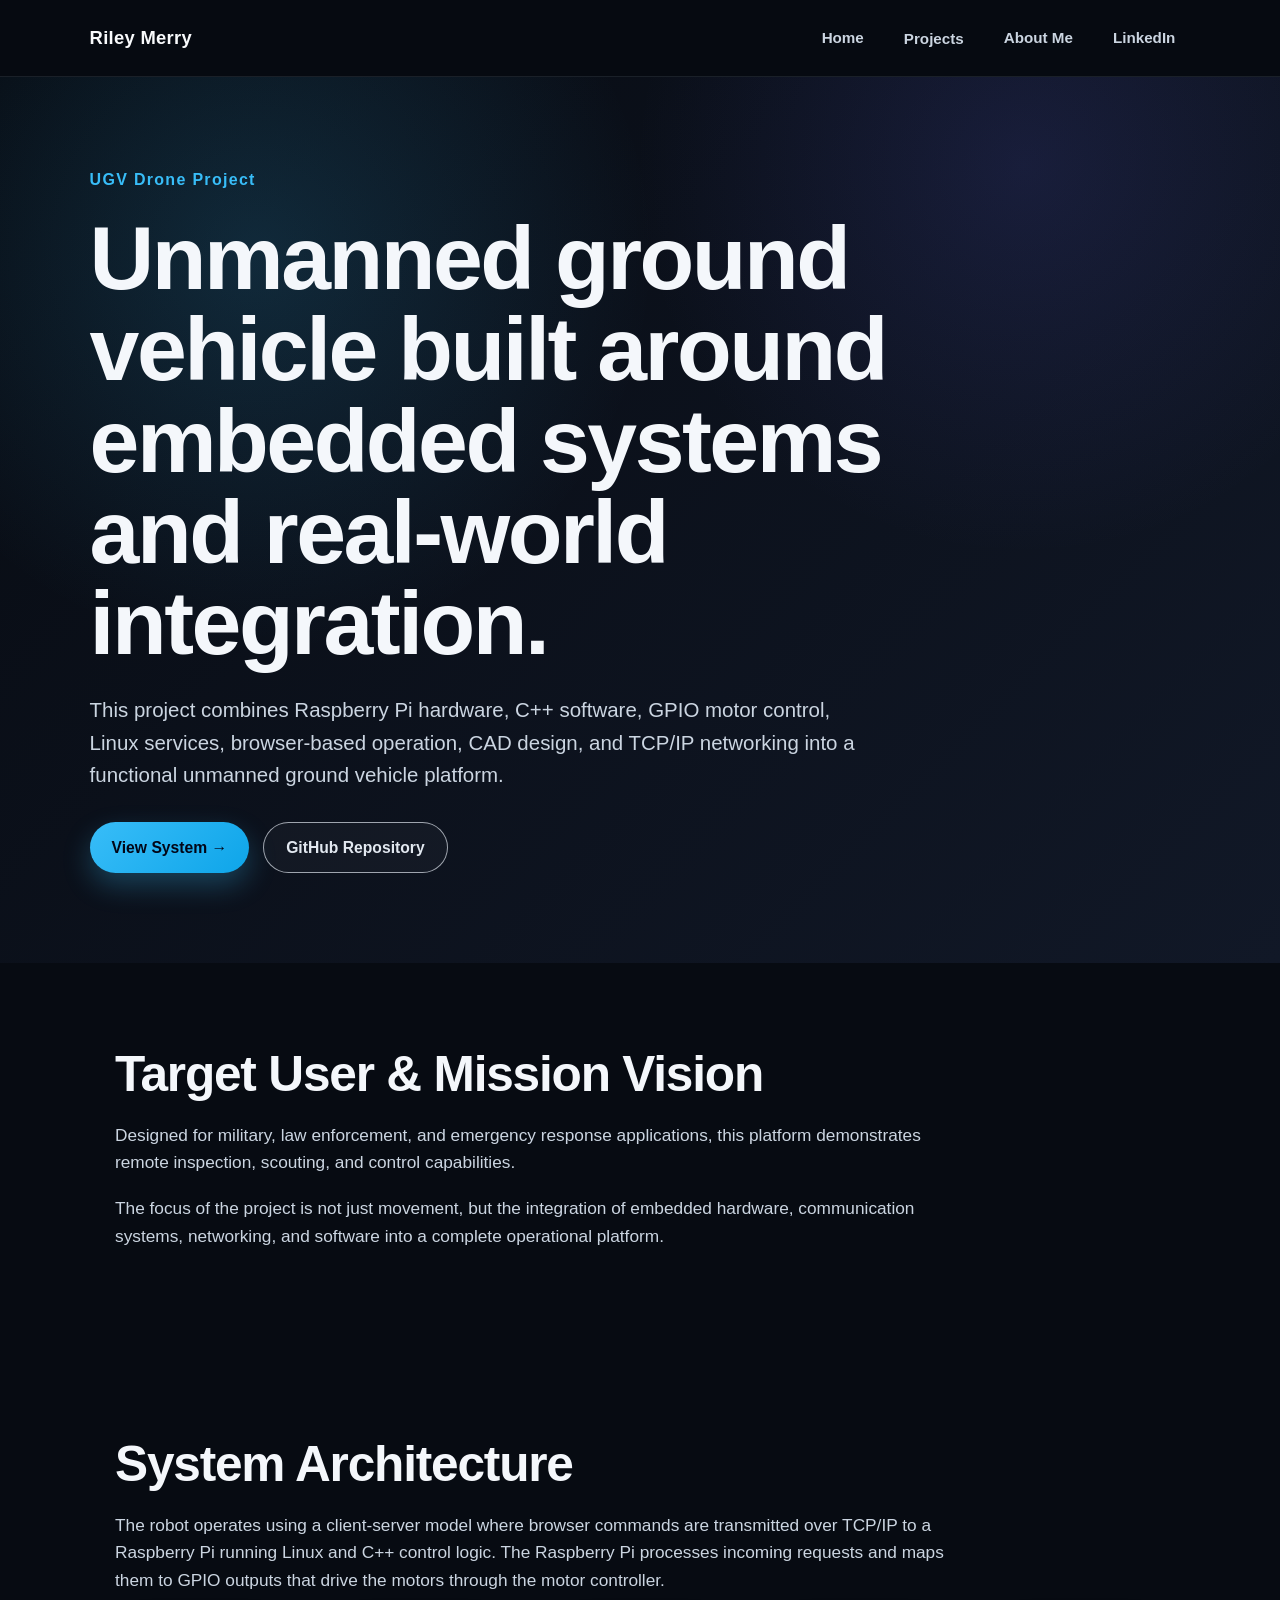
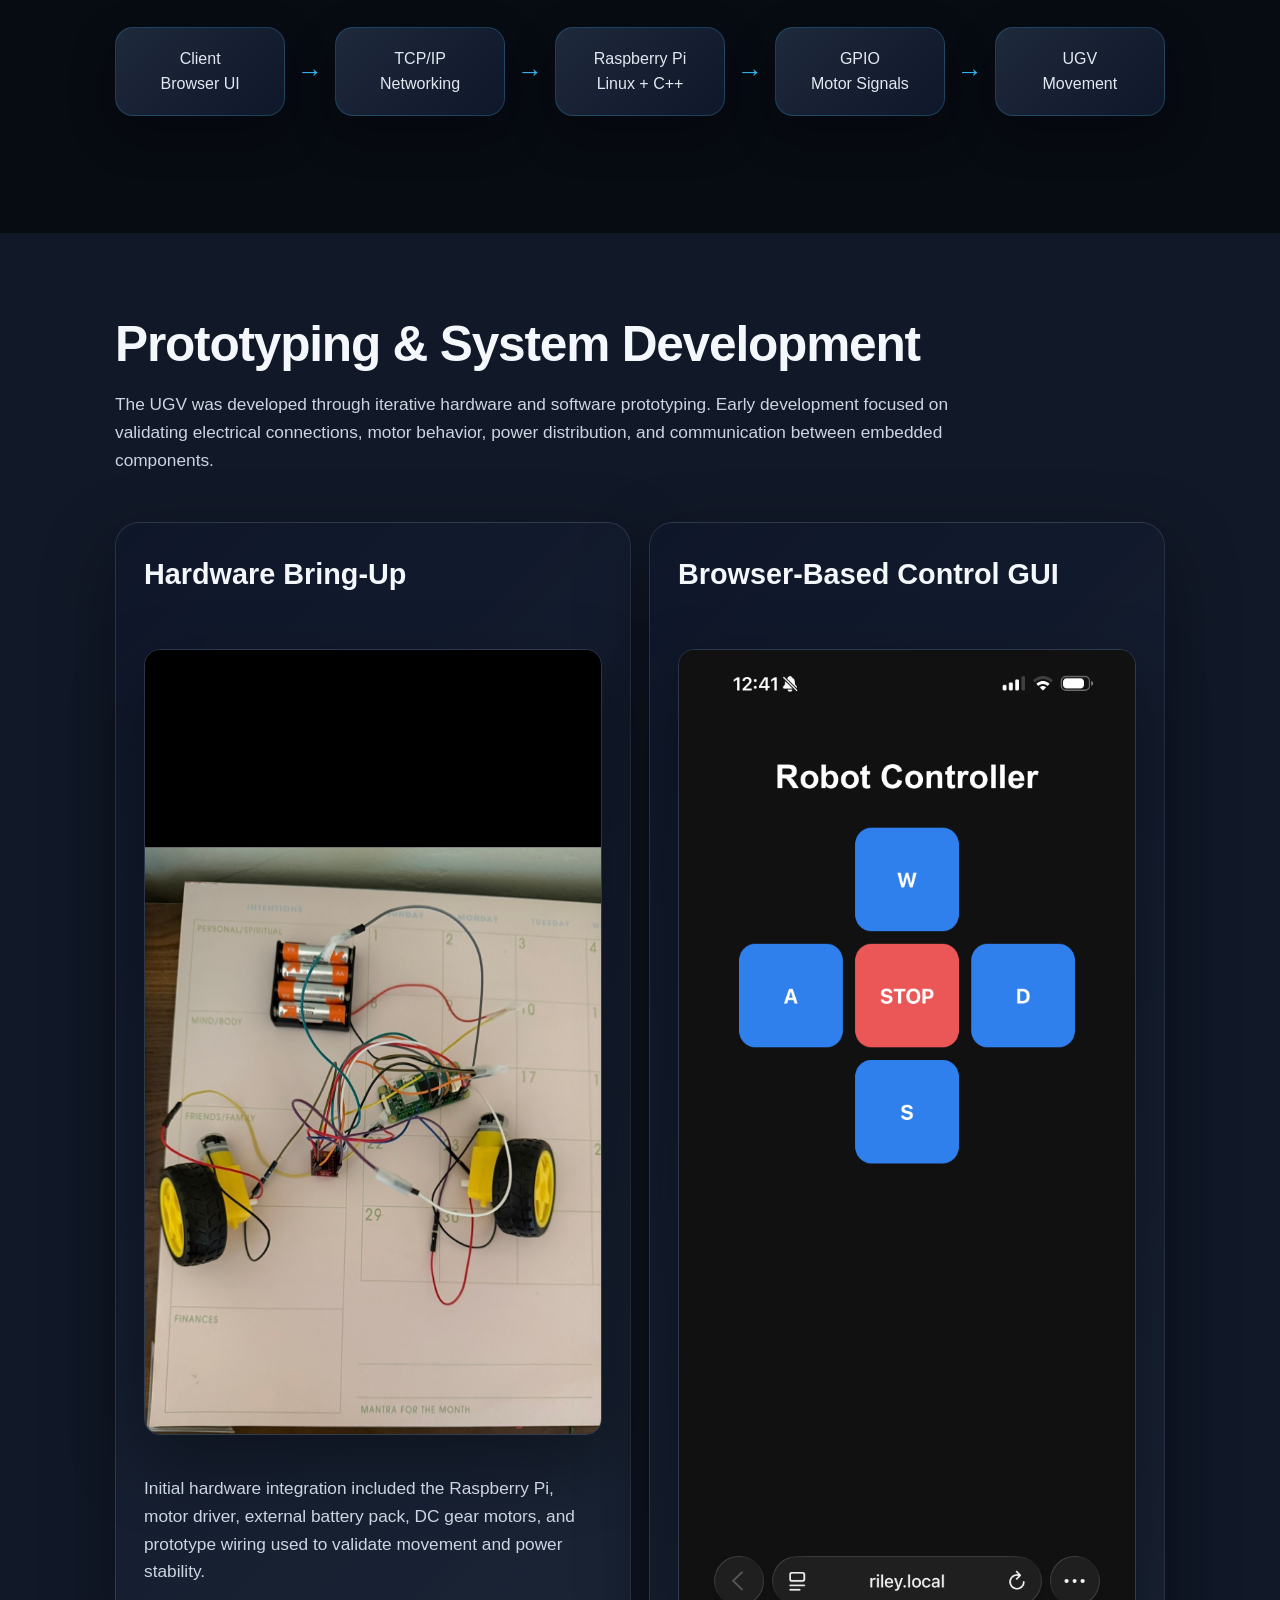
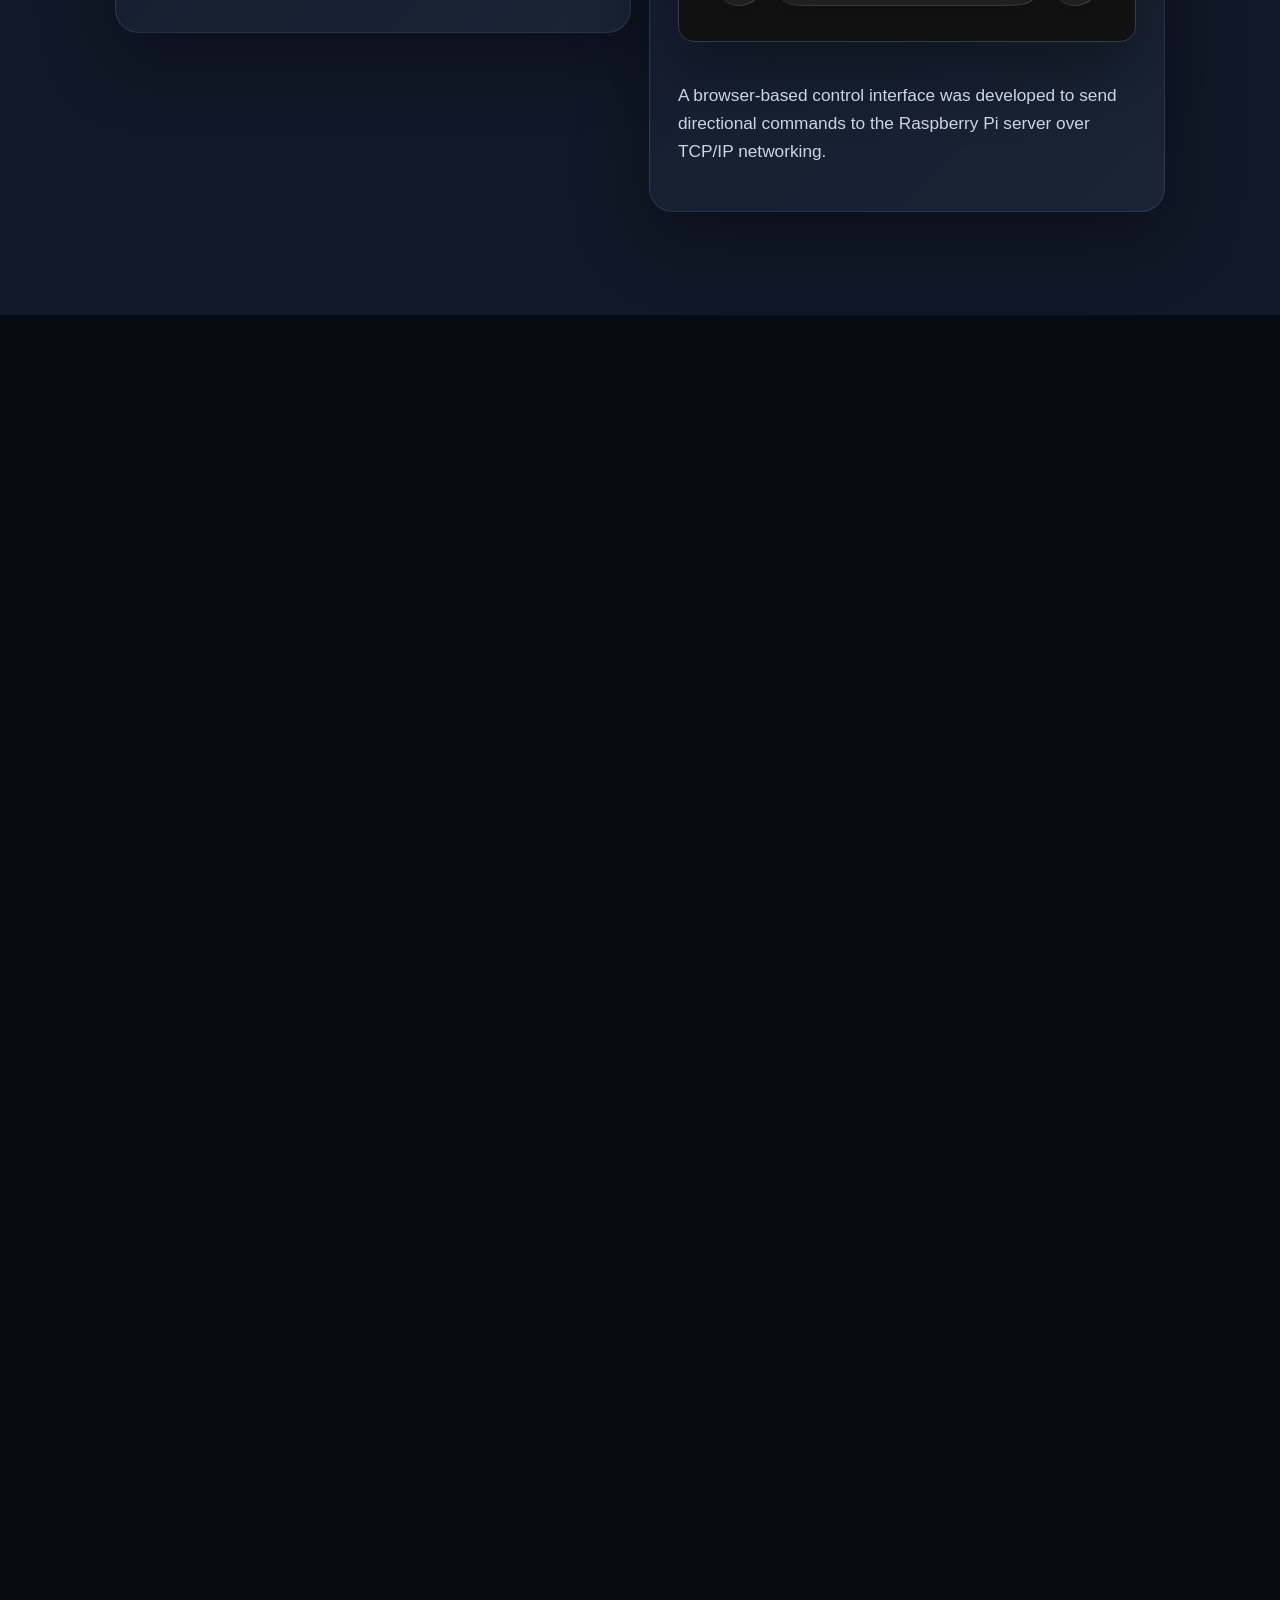
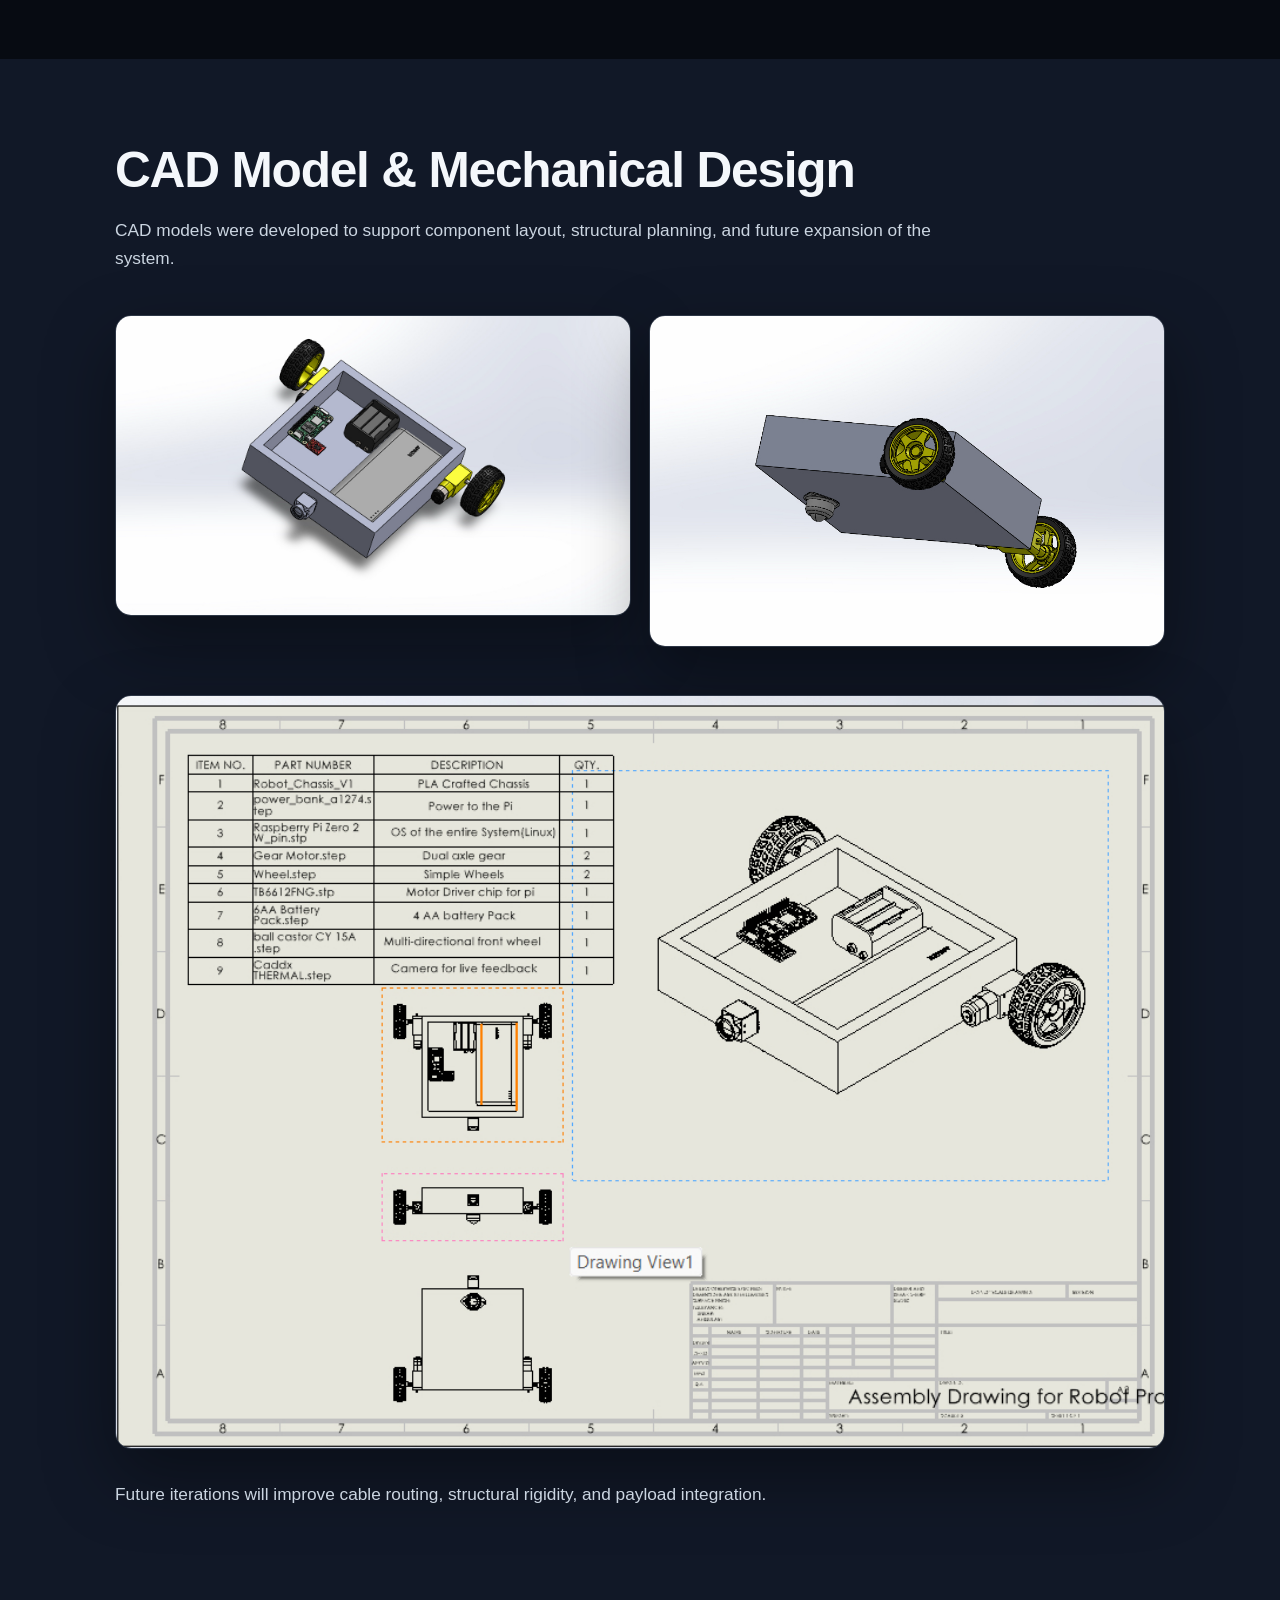
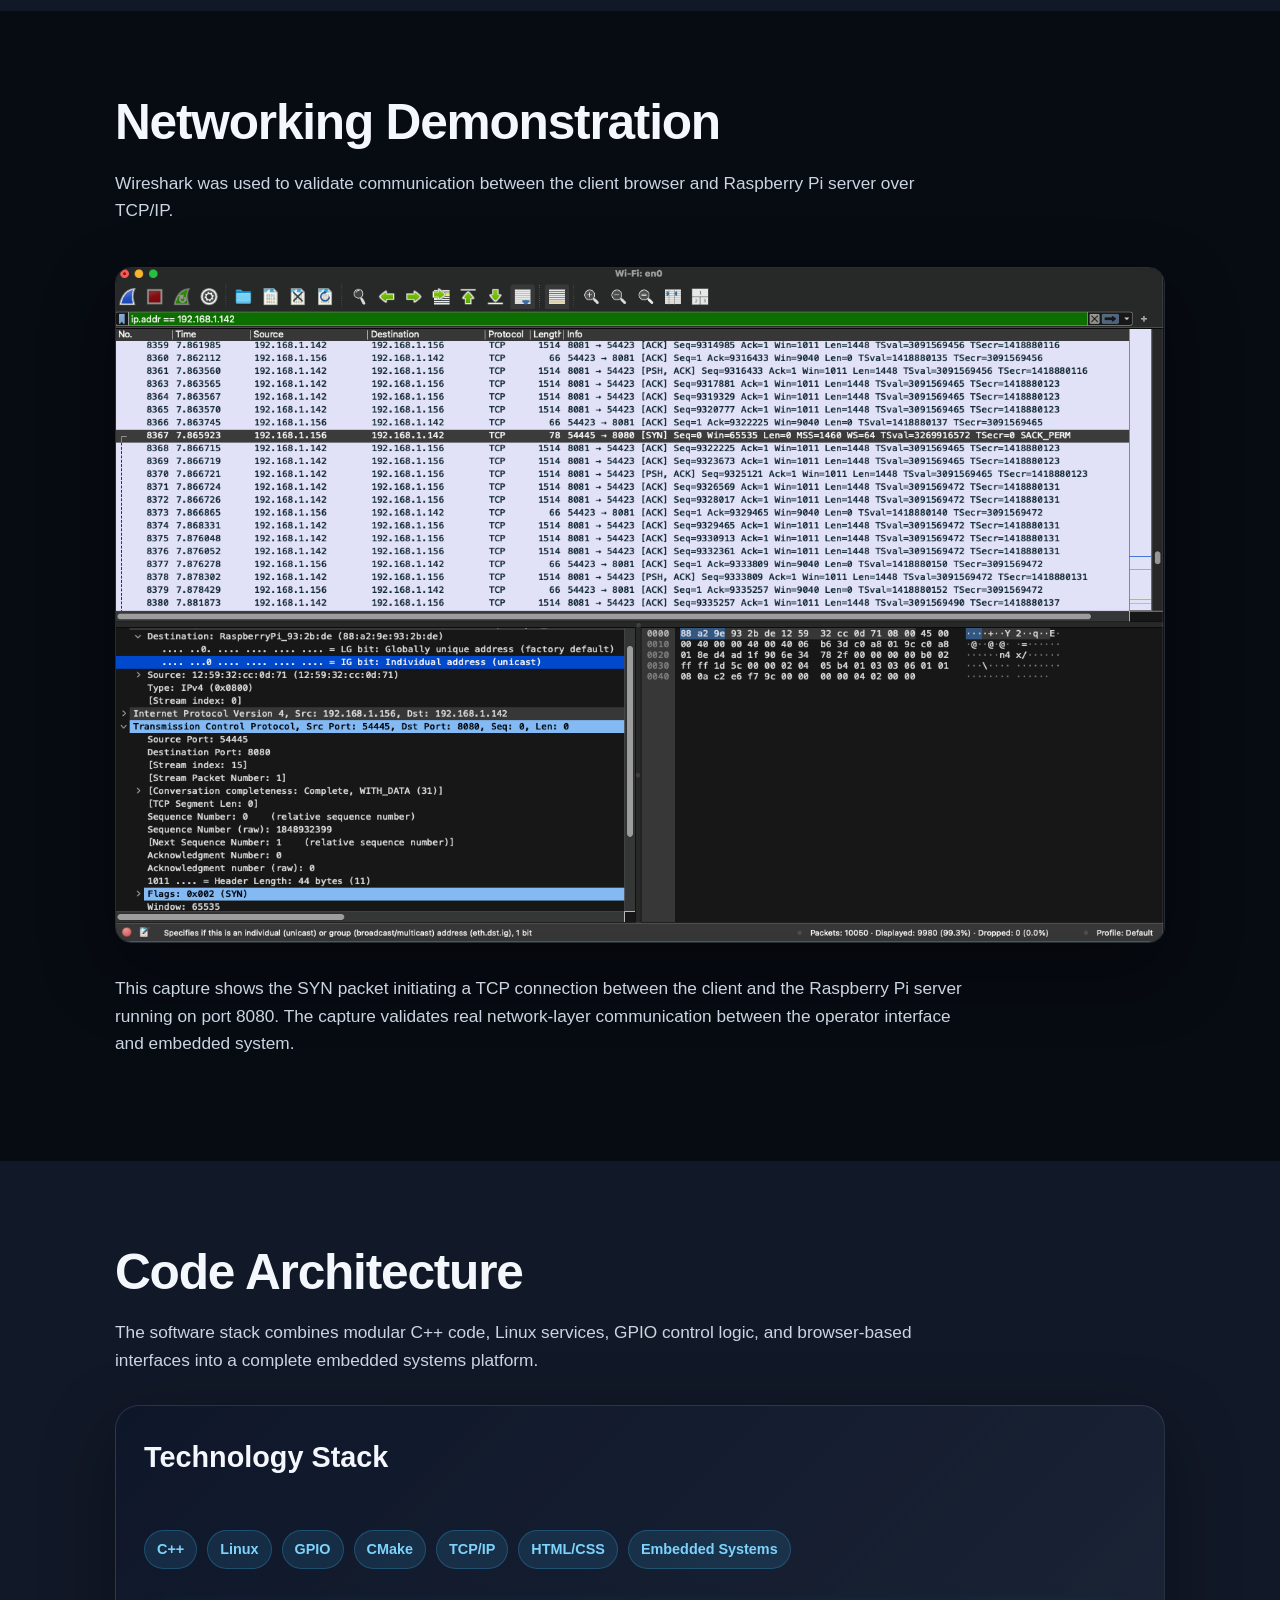
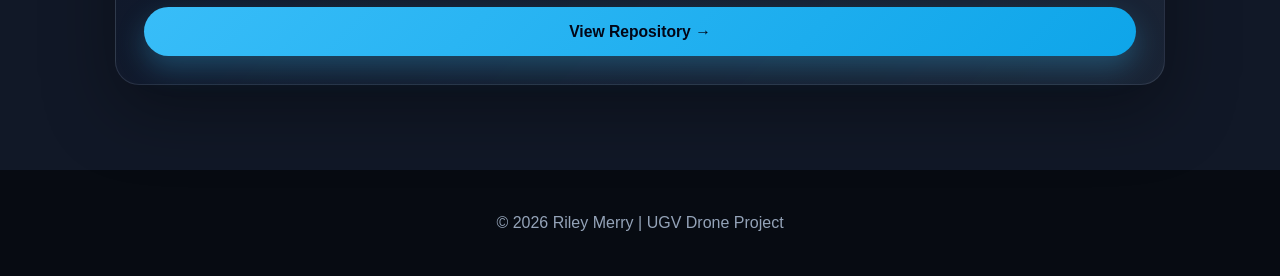
==== commit 82d0f7b8: "Update robot.html" ====
--- a/robot.html
+++ b/robot.html
@@ -148,7 +148,7 @@
         <h3>Hardware Bring-Up</h3>
 
         <img
-          src="image/IMG_1845.jpeg"
+          src="image/IMG_1845.jpg"
           alt="UGV hardware prototype"
           class="project-image"
         >
